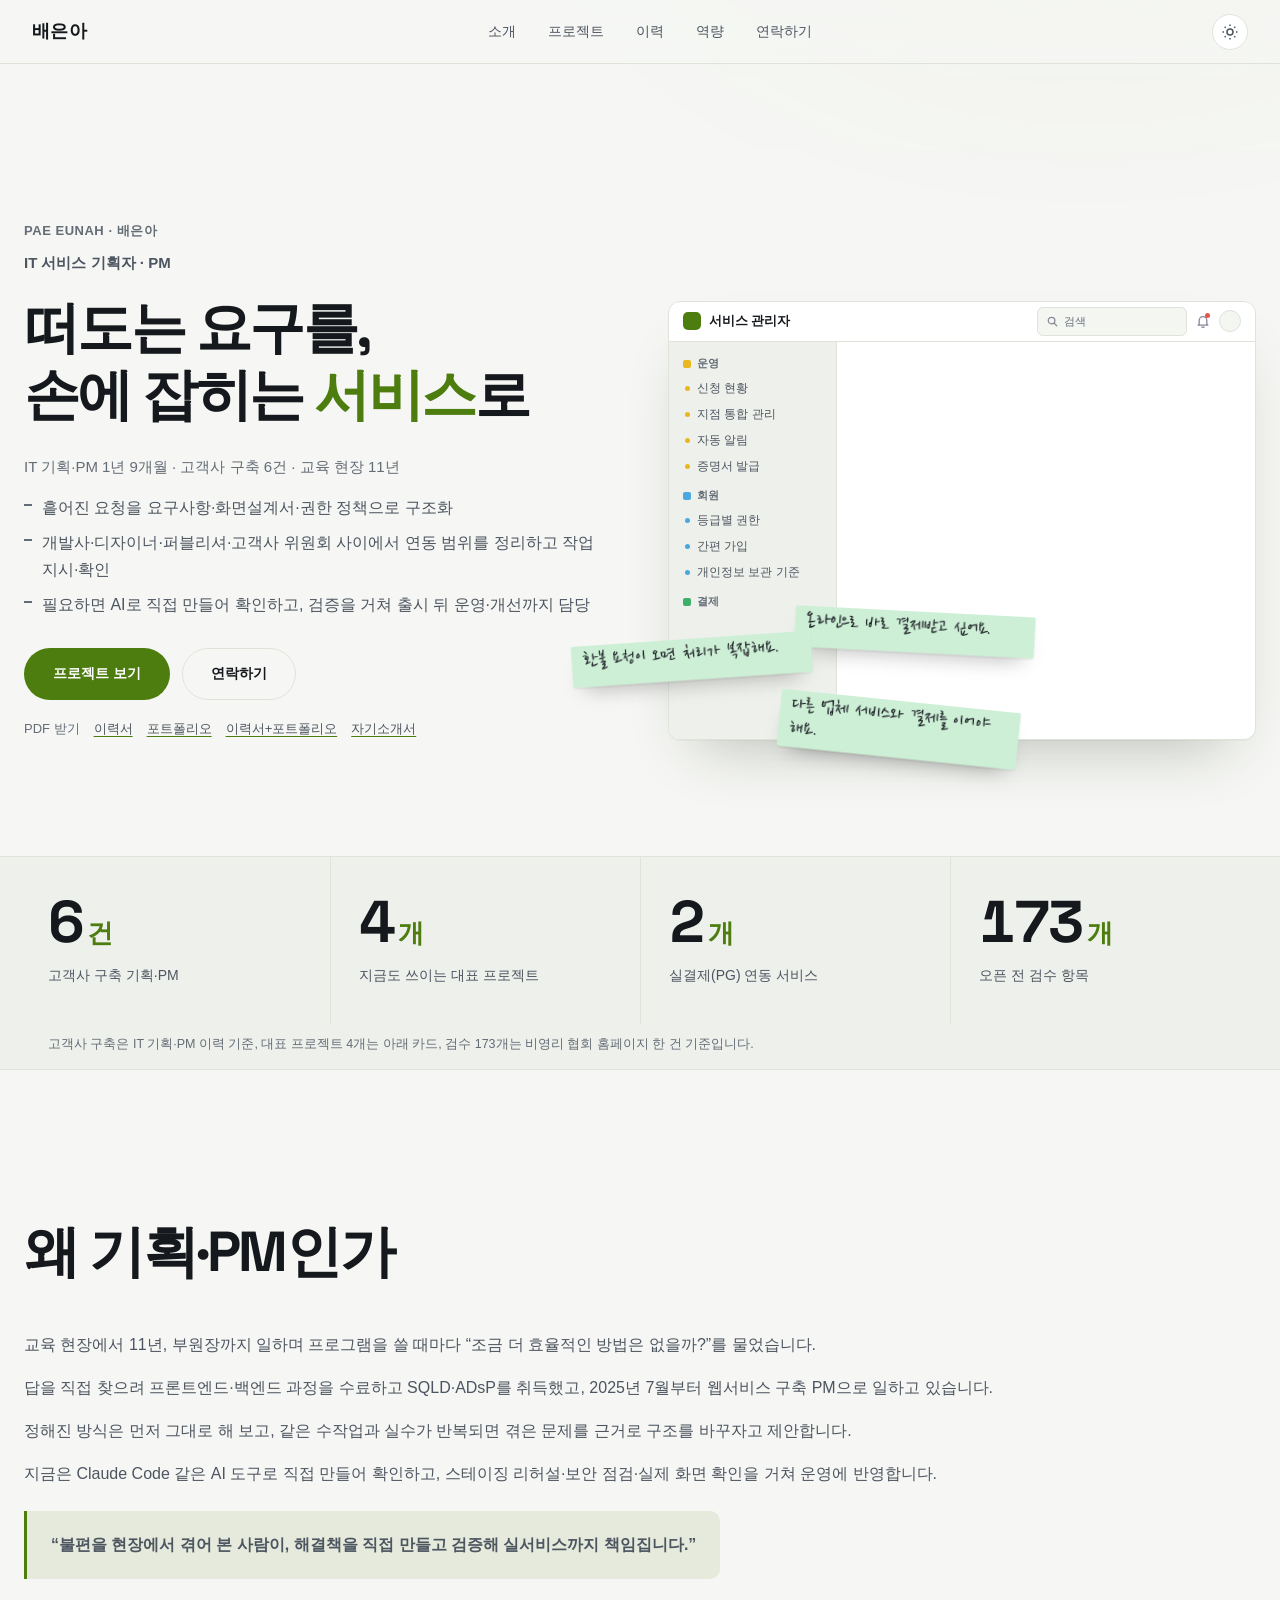
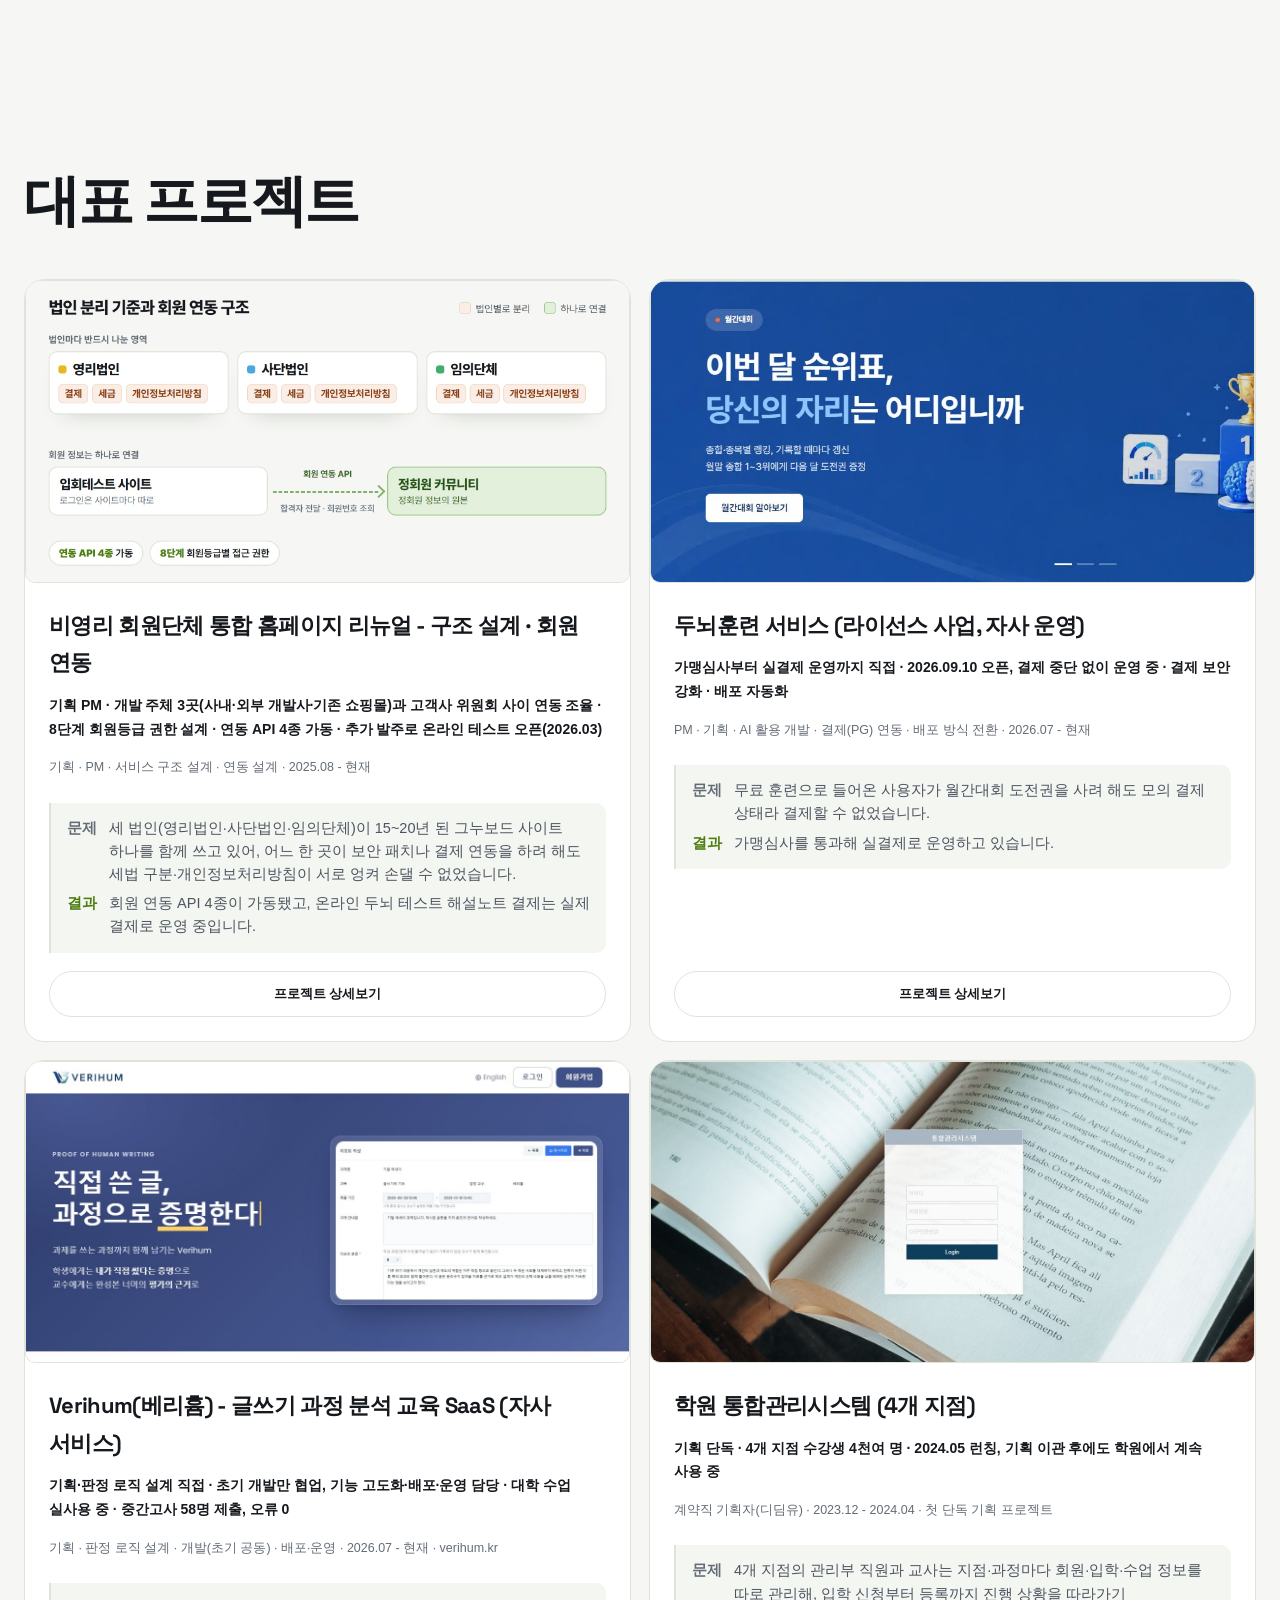
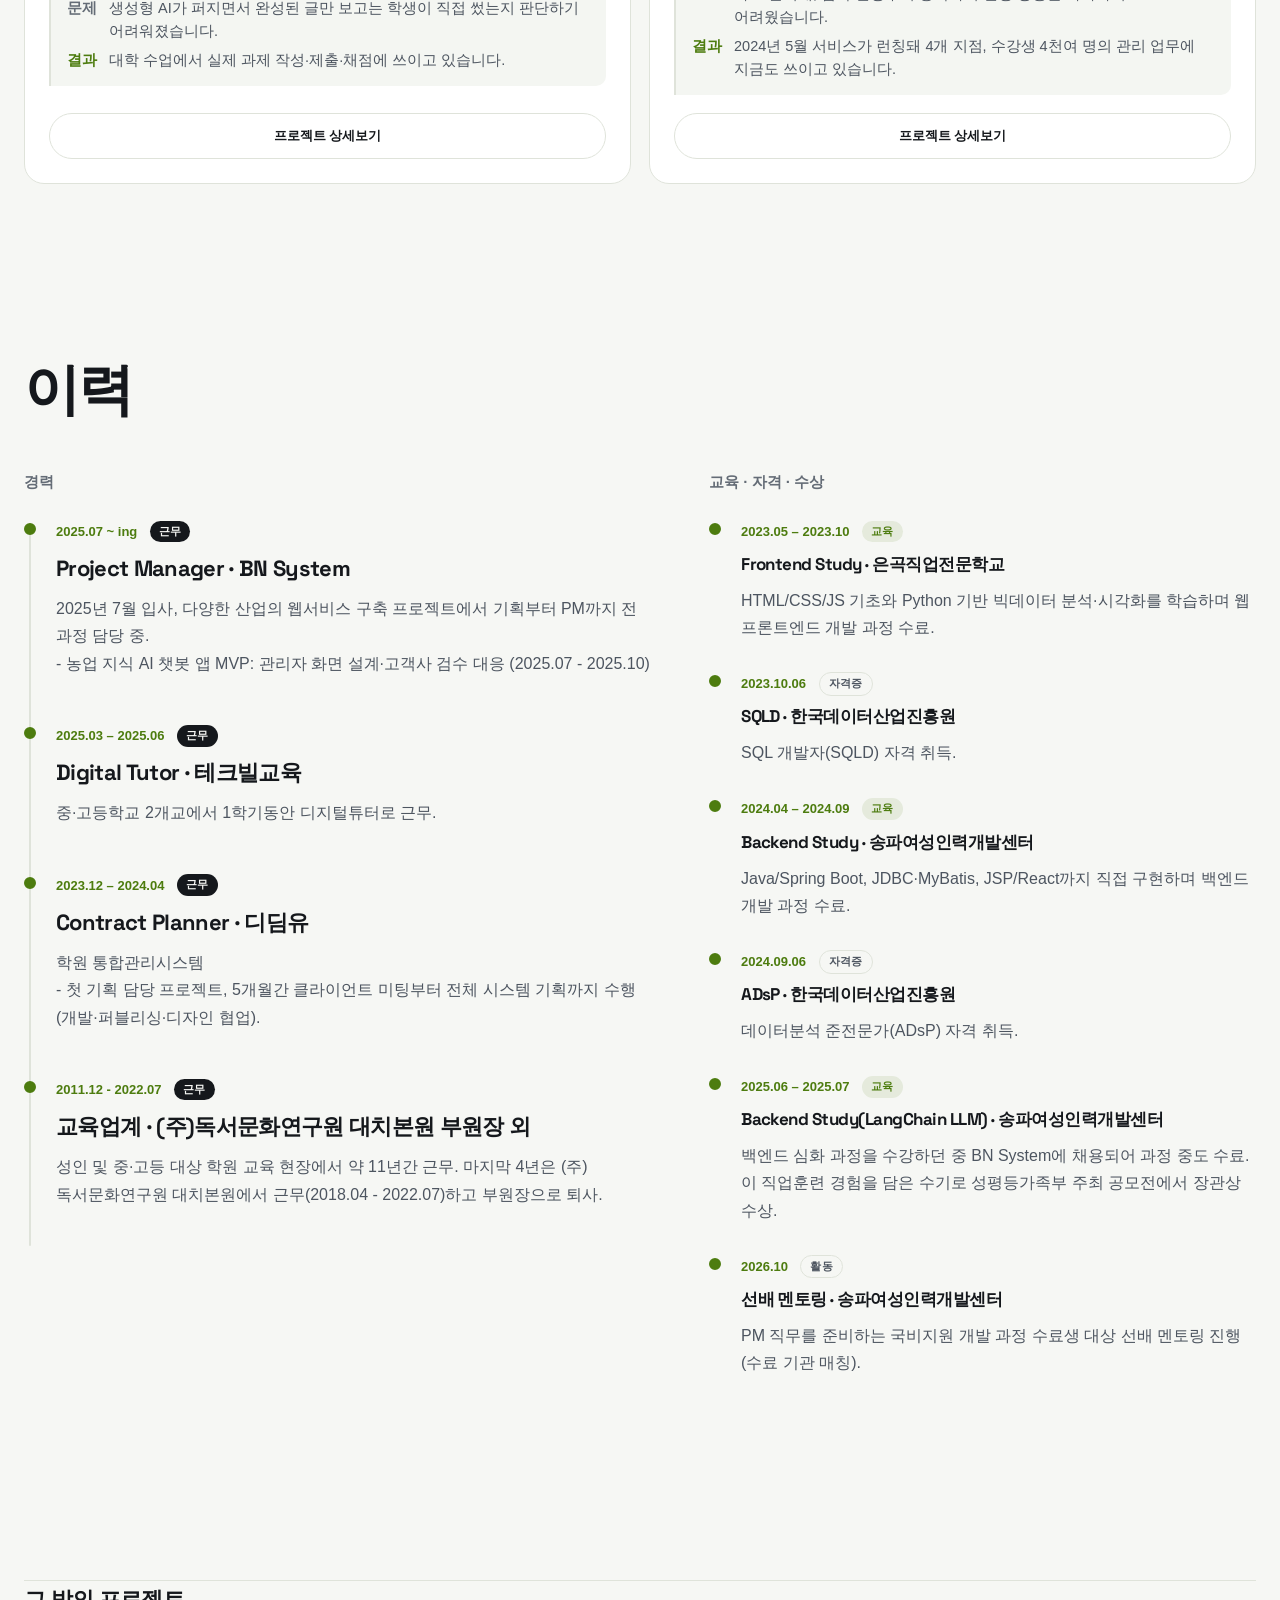
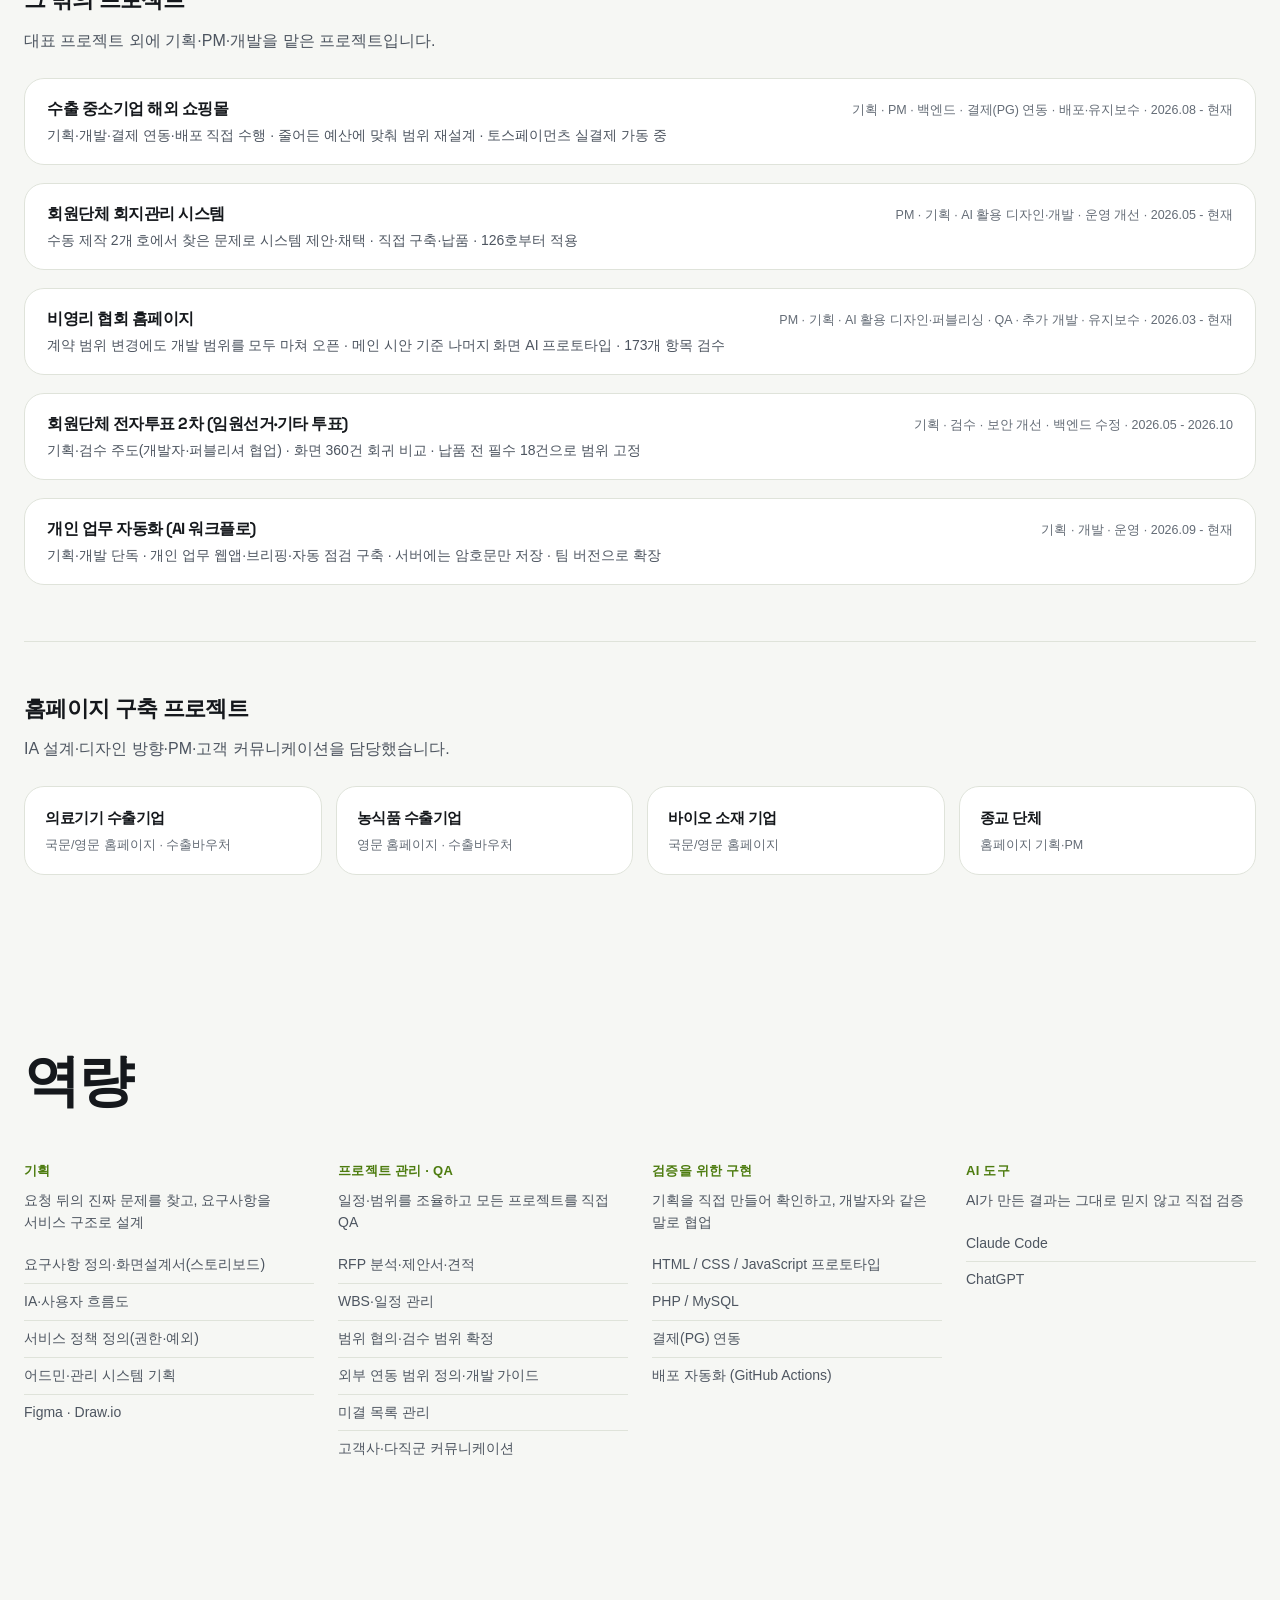
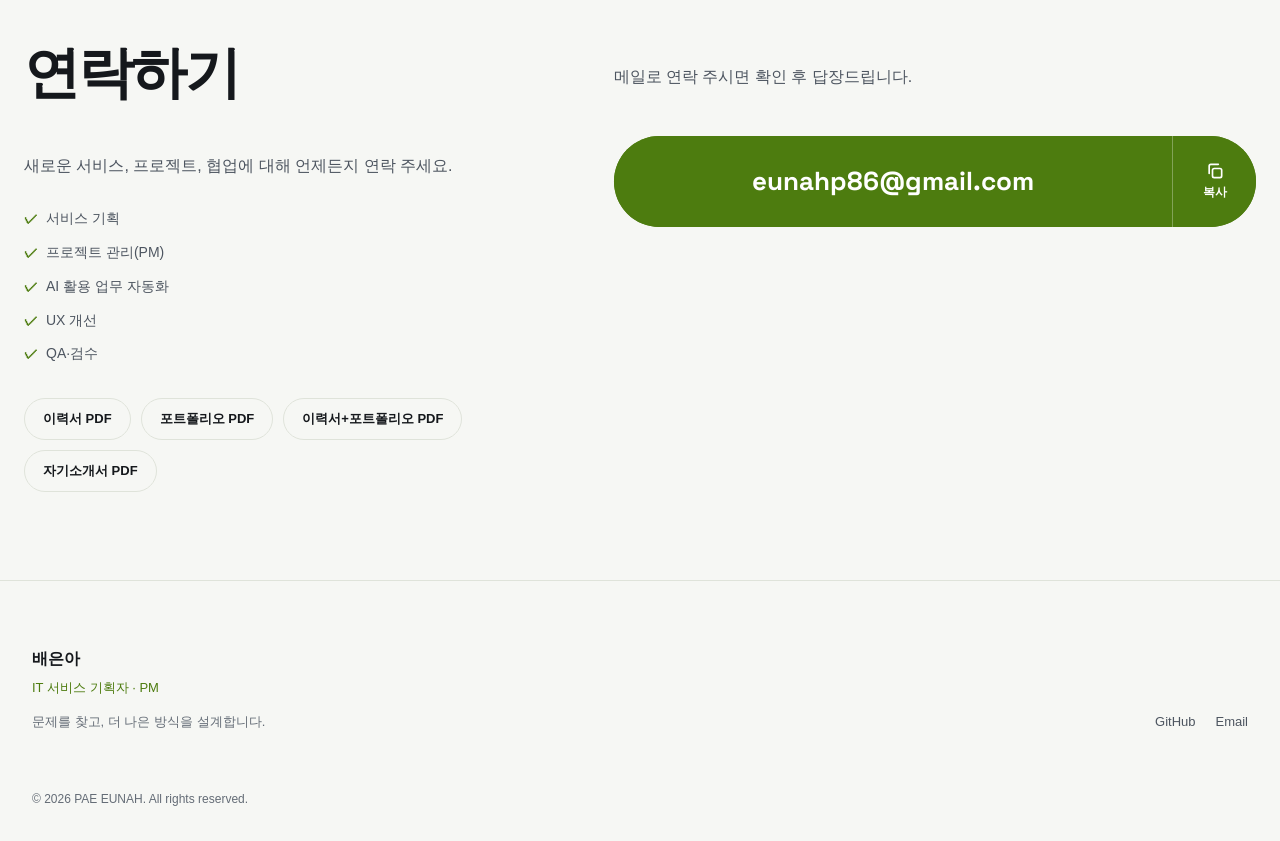
==== index.html @ 96518da1 "publish 2026-10-22 15:53" ====
<!DOCTYPE html>
<html lang="ko">
<head>
<meta charset="UTF-8">
<meta name="robots" content="noindex, nofollow, noarchive">
<meta name="viewport" content="width=device-width, initial-scale=1.0">
<title>배은아 - IT 서비스 기획자·PM 포트폴리오</title>
<meta name="description" content="기획부터 개발·배포까지 혼자 완주하는 IT 서비스 기획자·PM 배은아의 이력서와 포트폴리오입니다.">
<meta property="og:type" content="website">
<meta property="og:url" content="https://eunahpae.github.io/resume/">
<meta property="og:title" content="배은아 - IT 서비스 기획자·PM">
<meta property="og:description" content="기획부터 개발·배포까지 혼자 완주합니다. 이력서·포트폴리오">
<meta property="og:image" content="https://eunahpae.github.io/resume/images/og-cover.png">
<meta property="og:image:width" content="1200">
<meta property="og:image:height" content="630">
<meta name="twitter:card" content="summary_large_image">

<link rel="icon" type="image/svg+xml" href="images/favicon.svg">
<link rel="alternate icon" type="image/png" href="images/favicon.png">
<link rel="preconnect" href="https://fonts.googleapis.com">
<link rel="preconnect" href="https://fonts.gstatic.com" crossorigin>
<link href="https://fonts.googleapis.com/css2?family=Inter:wght@400;500;600;700&display=swap" rel="stylesheet">
<link rel="stylesheet" href="https://cdn.jsdelivr.net/gh/orioncactus/pretendard@v1.3.9/dist/web/static/pretendard.css">

<link rel="stylesheet" href="css/base.css">
<link rel="stylesheet" href="css/components.css">
<link rel="stylesheet" href="css/animations.css">
<link rel="stylesheet" href="css/responsive.css">
<link href="https://fonts.googleapis.com/css2?family=Space+Grotesk:wght@500;600;700&family=Nanum+Pen+Script&display=swap" rel="stylesheet">
<link rel="stylesheet" href="css/v2.css">
</head>
<body>

<div class="progress-bar" id="progressBar"></div>

<header class="nav" id="siteNav">
  <a href="#hero" class="nav-logo">배은아</a>
  <nav class="nav-links" id="navLinks">
    <a href="#about">소개</a>
    <a href="#projects">프로젝트</a>
    <a href="#career">이력</a>
    <a href="#skills">역량</a>
    <a href="#contact">연락하기</a>
  </nav>
  <div class="nav-actions">
    <button class="theme-toggle" id="themeToggle" type="button" aria-label="다크모드 전환">
      <svg class="icon-sun" viewBox="0 0 24 24" width="18" height="18" fill="none" stroke="currentColor" stroke-width="2"><circle cx="12" cy="12" r="4"/><path d="M12 2v2M12 20v2M4.9 4.9l1.4 1.4M17.7 17.7l1.4 1.4M2 12h2M20 12h2M4.9 19.1l1.4-1.4M17.7 6.3l1.4-1.4"/></svg>
      <svg class="icon-moon" viewBox="0 0 24 24" width="18" height="18" fill="none" stroke="currentColor" stroke-width="2"><path d="M21 12.8A9 9 0 1 1 11.2 3 7 7 0 0 0 21 12.8z"/></svg>
    </button>
    <button class="nav-toggle" id="navToggle" type="button" aria-label="메뉴 열기">
      <span></span><span></span><span></span>
    </button>
  </div>
</header>

<main>
  <section class="hero" id="hero">
    <div class="hero-inner">
      <div class="hero-text" data-reveal>
        <p class="hero-eyebrow">PAE EUNAH · 배은아</p>
        <h1 class="hero-title">IT 서비스 기획자 · PM</h1>
        <p class="hero-headline hero-headline-ko"><span class="w w-float">떠도는</span> <span class="w">요구를,</span><br><span class="w w-late">손에 잡히는</span> <span class="w w-late"><span class="w-accent">서비스</span>로</span></p><p class="hero-years">IT 기획·PM 1년 9개월 · 고객사 구축 6건 · 교육 현장 11년</p>
        <ul class="hero-points">
          <li>흩어진 요청을 요구사항·화면설계서·권한 정책으로 구조화</li>
          <li>개발사·디자이너·퍼블리셔·고객사 위원회 사이에서 연동 범위를 정리하고 작업 지시·확인</li>
          <li>필요하면 AI로 직접 만들어 확인하고, 검증을 거쳐 출시 뒤 운영·개선까지 담당</li>
        </ul>
        <div class="hero-cta">
          <a href="#projects" class="btn btn-primary">프로젝트 보기</a>
          <a href="#contact" class="btn btn-outline">연락하기</a>
        </div>
        <p class="hero-pdf">PDF 받기 <a href="assets/PaeEunah_resume.pdf" download="배은아_이력서.pdf">이력서</a><a href="assets/PaeEunah_portfolio.pdf" download="배은아_포트폴리오.pdf">포트폴리오</a><a href="assets/PaeEunah_resume_portfolio.pdf" download="배은아_이력서_포트폴리오.pdf">이력서+포트폴리오</a><a href="assets/PaeEunah_intro.pdf" download="배은아_자기소개서.pdf">자기소개서</a></p>
      </div>
      <div class="hero-media" data-reveal>
        <div class="svc-screen" aria-hidden="true">
            <div class="svc-top"><i class="svc-logo"></i><span class="svc-title">서비스 관리자</span><span class="svc-search">검색</span><i class="svc-bell"></i><i class="svc-avatar"></i></div>
            <div class="svc-app">
              <nav class="svc-nav"><ul class="svc-slots">
              <li class="svc-group g0"><b>운영</b><span>4건</span></li>
              <li class="svc-note g0" data-g="0" data-pick="0" style="--r:-7deg"><span class="req-ask">누가 언제 신청했는지 한눈에 안 보여요.</span><span class="req-done">신청 현황</span></li>
              <li class="svc-note g0" data-g="0" style="--r:5deg"><span class="req-ask">지점마다 엑셀을 따로 써요.</span><span class="req-done">지점 통합 관리</span></li>
              <li class="svc-note g0" data-g="0" style="--r:-3deg"><span class="req-ask">처리 결과를 일일이 전화로 알려요.</span><span class="req-done">자동 알림</span></li>
              <li class="svc-note g0" data-g="0" style="--r:8deg"><span class="req-ask">수료증을 손으로 만들어 보내요.</span><span class="req-done">증명서 발급</span></li>
              <li class="svc-group g1"><b>회원</b><span>3건</span></li>
              <li class="svc-note g1" data-g="1" data-pick="1" style="--r:-5deg"><span class="req-ask">회원 등급마다 보이는 화면이 달랐으면 해요.</span><span class="req-done">등급별 권한</span></li>
              <li class="svc-note g1" data-g="1" style="--r:4deg"><span class="req-ask">가입할 때 적을 게 너무 많대요.</span><span class="req-done">간편 가입</span></li>
              <li class="svc-note g1" data-g="1" style="--r:-8deg"><span class="req-ask">탈퇴한 회원 정보는 언제까지 둬야 하죠?</span><span class="req-done">개인정보 보관 기준</span></li>
              <li class="svc-group g2"><b>결제</b><span>3건</span></li>
              <li class="svc-note g2" data-g="2" data-pick="2" style="--r:3deg"><span class="req-ask">온라인으로 바로 결제받고 싶어요.</span><span class="req-done">온라인 결제</span></li>
              <li class="svc-note g2" data-g="2" style="--r:-4deg"><span class="req-ask">환불 요청이 오면 처리가 복잡해요.</span><span class="req-done">환불 처리</span></li>
              <li class="svc-note g2" data-g="2" style="--r:6deg"><span class="req-ask">다른 업체 서비스와 결제를 이어야 해요.</span><span class="req-done">외부 결제 연동</span></li>
              </ul></nav>
              <div class="svc-views">
                <section class="svc-view" data-v="0">
                  <div class="svc-view-head"><strong>신청 현황</strong><span class="svc-btn">일괄 처리</span></div>
                  <div class="svc-tabs"><span class="on">전체</span><span>접수</span><span>처리 중</span><span>완료</span></div>
                  <table class="svc-table">
                    <thead><tr><th>신청자</th><th>신청 종류</th><th>신청일</th><th>상태</th></tr></thead>
                    <tbody>
                      <tr><td>김○○</td><td>교육 신청</td><td>10.21</td><td><em class="st st-new">접수</em></td></tr>
                      <tr><td>이○○</td><td>증명서 발급</td><td>10.21</td><td><em class="st st-ing">처리 중</em></td></tr>
                      <tr><td>박○○</td><td>회원 전환</td><td>10.20</td><td><em class="st st-ing">처리 중</em></td></tr>
                      <tr><td>최○○</td><td>교육 신청</td><td>10.19</td><td><em class="st st-ok">완료</em></td></tr>
                      <tr><td>정○○</td><td>상담 예약</td><td>10.18</td><td><em class="st st-ok">완료</em></td></tr>
                      <tr><td>강○○</td><td>증명서 발급</td><td>10.18</td><td><em class="st st-ok">완료</em></td></tr>
                    </tbody>
                  </table>
                  <div class="svc-foot"><span>총 128건</span><span class="svc-pg"><b>1</b><i>2</i><i>3</i><i>›</i></span></div>
                </section>
                <section class="svc-view" data-v="1">
                  <div class="svc-view-head"><strong>등급별 권한</strong><span class="svc-btn">권한 저장</span></div>
                  <table class="svc-table svc-matrix">
                    <thead><tr><th>등급</th><th>공지</th><th>신청</th><th>회원 전용</th><th>결제 내역</th></tr></thead>
                    <tbody>
                      <tr><td>비회원</td><td>✓</td><td></td><td></td><td></td></tr>
                      <tr><td>일반회원</td><td>✓</td><td>✓</td><td></td><td>✓</td></tr>
                      <tr><td>정회원</td><td>✓</td><td>✓</td><td>✓</td><td>✓</td></tr>
                      <tr><td>휴면회원</td><td>✓</td><td></td><td></td><td>✓</td></tr>
                      <tr><td>탈퇴 대기</td><td>✓</td><td></td><td></td><td></td></tr>
                      <tr><td>운영자</td><td>✓</td><td>✓</td><td>✓</td><td>✓</td></tr>
                    </tbody>
                  </table>
                  <div class="svc-foot"><span>등급 6개 · 메뉴 4개</span><span>마지막 저장 10.21</span></div>
                </section>
                <section class="svc-view" data-v="2">
                  <div class="svc-view-head"><strong>결제 내역</strong><span class="svc-btn">환불 처리</span></div>
                  <div class="svc-tabs"><span class="on">이번 주</span><span>이번 달</span><span>환불 요청</span></div>
                  <table class="svc-table">
                    <thead><tr><th>상품</th><th>결제 수단</th><th class="svc-amt">금액</th><th>상태</th></tr></thead>
                    <tbody>
                      <tr><td>교육 신청비</td><td>카드</td><td class="svc-amt">50,000원</td><td><em class="st st-ok">결제 완료</em></td></tr>
                      <tr><td>연회비</td><td>간편결제</td><td class="svc-amt">30,000원</td><td><em class="st st-ok">결제 완료</em></td></tr>
                      <tr><td>증명서 발급</td><td>카드</td><td class="svc-amt">3,000원</td><td><em class="st st-new">환불 요청</em></td></tr>
                      <tr><td>교육 신청비</td><td>계좌이체</td><td class="svc-amt">50,000원</td><td><em class="st st-ing">입금 대기</em></td></tr>
                      <tr><td>연회비</td><td>간편결제</td><td class="svc-amt">30,000원</td><td><em class="st st-ok">결제 완료</em></td></tr>
                      <tr><td>증명서 발급</td><td>카드</td><td class="svc-amt">3,000원</td><td><em class="st st-ok">결제 완료</em></td></tr>
                    </tbody>
                  </table>
                  <div class="svc-foot"><span>이번 주 6건</span><span class="svc-pg"><b>1</b><i>2</i><i>›</i></span></div>
                </section>
              </div>
            </div>
          </div>
      </div>
    </div>
    <span class="req-sentinel" aria-hidden="true"></span>
  </section>

  <section class="stats" aria-label="2026년 업무 기록"><div class="stats-inner">
      <div class="stat"><span class="stat-num" data-count="6"><span class="n">6</span><span class="unit">건</span></span><span class="stat-label">고객사 구축 기획·PM</span></div>
      <div class="stat"><span class="stat-num" data-count="4"><span class="n">4</span><span class="unit">개</span></span><span class="stat-label">지금도 쓰이는 대표 프로젝트</span></div>
      <div class="stat"><span class="stat-num" data-count="2"><span class="n">2</span><span class="unit">개</span></span><span class="stat-label">실결제(PG) 연동 서비스</span></div>
      <div class="stat"><span class="stat-num" data-count="173"><span class="n">173</span><span class="unit">개</span></span><span class="stat-label">오픈 전 검수 항목</span></div>
    </div>
    <p class="stats-note">고객사 구축은 IT 기획·PM 이력 기준, 대표 프로젝트 4개는 아래 카드, 검수 173개는 비영리 협회 홈페이지 한 건 기준입니다.</p>
  </section>
  <section class="section about" id="about">
    <div class="section-inner about-grid">
      <div class="about-media" data-reveal>
        <div class="about-photo photo-fallback photo-slot" role="img" aria-label="사진 자리">
          <!-- <img src="images/about.jpg" alt="업무 중인 배은아"> -->
          <span class="photo-fallback-label">PHOTO</span>
        </div>
      </div>
      <div class="about-text" data-reveal><h2 class="section-title-lg">왜 기획·PM인가</h2>
        <p>교육 현장에서 11년, 부원장까지 일하며 프로그램을 쓸 때마다 “조금 더 효율적인 방법은 없을까?”를 물었습니다.</p>
        <p>답을 직접 찾으려 프론트엔드·백엔드 과정을 수료하고 SQLD·ADsP를 취득했고, 2025년 7월부터 웹서비스 구축 PM으로 일하고 있습니다.</p>
        <p>정해진 방식은 먼저 그대로 해 보고, 같은 수작업과 실수가 반복되면 겪은 문제를 근거로 구조를 바꾸자고 제안합니다.</p>
        <p>지금은 Claude Code 같은 AI 도구로 직접 만들어 확인하고, 스테이징 리허설·보안 점검·실제 화면 확인을 거쳐 운영에 반영합니다.</p>
        <p class="about-highlight">“불편을 현장에서 겪어 본 사람이, 해결책을 직접 만들고 검증해 실서비스까지 책임집니다.”</p>
      </div>
    </div>
  </section>
  <section class="section projects" id="projects">
    <div class="section-inner">
      <h2 class="section-title-lg" data-reveal>대표 프로젝트</h2>

      <div class="case-card-grid"><article class="case-card" data-reveal>
          <div class="img-shot case-card-thumb">
            <img src="images/member-structure.jpg" alt="법인 분리 기준과 회원 연동 구조도 - 법인마다 결제·세금·개인정보처리방침을 나누고, 입회테스트 사이트와 정회원 커뮤니티를 회원 연동 API로 연결" loading="lazy">
          </div>
          <div class="case-card-body">
            <h3 class="case-title">비영리 회원단체 통합 홈페이지 리뉴얼 - 구조 설계 · 회원 연동</h3>
            <p class="case-key"><strong>기획 PM · 개발 주체 3곳(사내·외부 개발사·기존 쇼핑몰)과 고객사 위원회 사이 연동 조율 · 8단계 회원등급 권한 설계 · 연동 API 4종 가동 · 추가 발주로 온라인 테스트 오픈(2026.03)</strong></p>
            <p class="case-meta">기획 · PM · 서비스 구조 설계 · 연동 설계 · 2025.08 - 현재</p>
            <dl class="case-pr">
              <dt>문제</dt><dd>세 법인(영리법인·사단법인·임의단체)이 15~20년 된 그누보드 사이트 하나를 함께 쓰고 있어, 어느 한 곳이 보안 패치나 결제 연동을 하려 해도 세법 구분·개인정보처리방침이 서로 엉켜 손댈 수 없었습니다.</dd>
              <dt>결과</dt><dd>회원 연동 API 4종이 가동됐고, 온라인 두뇌 테스트 해설노트 결제는 실제 결제로 운영 중입니다.</dd>
            </dl>
            <button class="btn btn-outline btn-sm case-detail-trigger" type="button" data-modal-target="modal-member-site">프로젝트 상세보기</button>
          </div>
        </article>

        <article class="case-card" data-reveal>
          <div class="img-shot case-card-thumb">
            <img src="images/braintrain.jpg" alt="두뇌훈련 서비스 월간대회 화면" loading="lazy">
          </div>
          <div class="case-card-body">
            <h3 class="case-title">두뇌훈련 서비스 (라이선스 사업, 자사 운영)</h3>
            <p class="case-key"><strong>가맹심사부터 실결제 운영까지 직접 · 2026.09.10 오픈, 결제 중단 없이 운영 중 · 결제 보안 강화 · 배포 자동화</strong></p>
            <p class="case-meta">PM · 기획 · AI 활용 개발 · 결제(PG) 연동 · 배포 방식 전환 · 2026.07 - 현재</p>
            <dl class="case-pr">
              <dt>문제</dt><dd>무료 훈련으로 들어온 사용자가 월간대회 도전권을 사려 해도 모의 결제 상태라 결제할 수 없었습니다.</dd>
              <dt>결과</dt><dd>가맹심사를 통과해 실결제로 운영하고 있습니다.</dd>
            </dl>
            <button class="btn btn-outline btn-sm case-detail-trigger" type="button" data-modal-target="modal-braintrain">프로젝트 상세보기</button>
          </div>
        </article>

        <article class="case-card" data-reveal>
          <div class="img-shot case-card-thumb">
            <img src="images/verihum.jpg" alt="Verihum(베리흄) 소개 화면 - 직접 쓴 글, 과정으로 증명한다" loading="lazy">
          </div>
          <div class="case-card-body">
            <h3 class="case-title">Verihum(베리흄) - 글쓰기 과정 분석 교육 SaaS (자사 서비스)</h3>
            <p class="case-key"><strong>기획·판정 로직 설계 직접 · 초기 개발만 협업, 기능 고도화·배포·운영 담당 · 대학 수업 실사용 중 · 중간고사 58명 제출, 오류 0</strong></p>
            <p class="case-meta">기획 · 판정 로직 설계 · 개발(초기 공동) · 배포·운영 · 2026.07 - 현재 · <a href="https://verihum.kr" target="_blank" rel="noopener">verihum.kr</a></p>
            <dl class="case-pr">
              <dt>문제</dt><dd>생성형 AI가 퍼지면서 완성된 글만 보고는 학생이 직접 썼는지 판단하기 어려워졌습니다.</dd>
              <dt>결과</dt><dd>대학 수업에서 실제 과제 작성·제출·채점에 쓰이고 있습니다.</dd>
            </dl>
            <button class="btn btn-outline btn-sm case-detail-trigger" type="button" data-modal-target="modal-verihum">프로젝트 상세보기</button>
          </div>
        </article>

        <article class="case-card" data-reveal>
          <div class="img-shot case-card-thumb">
            <img src="images/academy.jpg" alt="학원 통합관리시스템 로그인 화면 (아이디·비밀번호·OTP 인증)" loading="lazy">
          </div>
          <div class="case-card-body">
            <h3 class="case-title">학원 통합관리시스템 (4개 지점)</h3>
            <p class="case-key"><strong>기획 단독 · 4개 지점 수강생 4천여 명 · 2024.05 런칭, 기획 이관 후에도 학원에서 계속 사용 중</strong></p>
            <p class="case-meta">계약직 기획자(디딤유) · 2023.12 - 2024.04 · 첫 단독 기획 프로젝트</p>
            <dl class="case-pr">
              <dt>문제</dt><dd>4개 지점의 관리부 직원과 교사는 지점·과정마다 회원·입학·수업 정보를 따로 관리해, 입학 신청부터 등록까지 진행 상황을 따라가기 어려웠습니다.</dd>
              <dt>결과</dt><dd>2024년 5월 서비스가 런칭돼 4개 지점, 수강생 4천여 명의 관리 업무에 지금도 쓰이고 있습니다.</dd>
            </dl>
            <button class="btn btn-outline btn-sm case-detail-trigger" type="button" data-modal-target="modal-academy">프로젝트 상세보기</button>
          </div>
        </article>
      </div><div class="project-modal" id="modal-member-site" aria-hidden="true">
        <div class="project-modal-backdrop" data-modal-close></div>
        <div class="project-modal-panel" role="dialog" aria-modal="true" aria-labelledby="modal-member-site-title">
          <button class="project-modal-back" type="button" data-modal-close>
            <svg viewBox="0 0 24 24" width="16" height="16" fill="none" stroke="currentColor" stroke-width="2"><path d="M6 6l12 12M18 6L6 18"/></svg>
            닫기
          </button>
          <div class="project-modal-body">
            <h3 id="modal-member-site-title" class="case-title">비영리 회원단체 통합 홈페이지 리뉴얼 - 구조 설계 · 회원 연동</h3>
            <p class="case-meta">기획 · PM · 서비스 구조 설계 · 연동 설계 · 2025.08 - 현재</p>
            <div class="modal-section">
              <h4 class="modal-section-title">요약</h4>
              <p>3개 법인을 도메인 그룹으로 나누고 8단계 회원등급별 접근 권한을 정했습니다. 사이트마다 따로 로그인하되 정회원 정보의 원본은 정회원 커뮤니티 하나로 두는 연동 구조를 문서로 정리했고, 이 기준으로 입회테스트 사이트·온라인 두뇌 테스트·응시자 기념품 구매를 기획·PM했습니다.</p>
            </div>
            <div class="modal-section">
              <h4 class="modal-section-title">역할</h4>
              <ul class="modal-role-list">
                <li>프로젝트 인원 : 입회테스트 사이트는 사내 개발, 정회원 커뮤니티는 사내 디자인 후 외부 개발사 개발, 응시자 기념품 구매는 기존 쇼핑몰(별도 개발자) · 고객사 IT위원회 위원장(구조·연동 결정), 사무국 간사(입회테스트 운영)</li>
                <li>나의 역할 : 구조 정리·기획·PM, 입회테스트 사이트 기획·PM, 정회원 커뮤니티 기획, 외부 개발사 API 문서 분석 후 입회테스트 사이트·기존 쇼핑몰 연동 방안 정리, 사내 개발자·쇼핑몰 개발자 작업 지시와 확인, 온라인 두뇌 테스트 결제 연동 API 설계</li>
              </ul>
            </div>
            <div class="case-block">
              <span class="case-label">문제</span>
              <p>세 법인(영리법인·사단법인·임의단체)이 15~20년 된 그누보드 사이트 하나를 함께 쓰고 있어, 어느 한 곳이 보안 패치나 결제 연동을 하려 해도 세법 구분·개인정보처리방침이 서로 엉켜 손댈 수 없었습니다.</p>
            </div>
            <div class="case-block">
              <span class="case-label">분석</span>
              <p>법인별 사업자 유형에 따라 결제·세금·개인정보처리방침은 반드시 분리할 영역으로, 회원 인증은 묶을 수 있는 영역으로 나눴습니다. 미로그인부터 만료·제명 회원까지 8단계 등급별 접근 권한을 표로 정리했습니다.</p>
            </div>
            <div class="case-block">
              <span class="case-label">기획</span>
              <p>도메인을 세 그룹으로 정리하고, 사이트마다 개별 로그인을 유지하되 정회원 정보는 정회원 커뮤니티를 원본으로 두는 연동 구조를 문서로 만들었습니다.</p>
            </div>
            <div class="case-block">
              <span class="case-label">실행</span>
              <p>입회테스트 사이트와 기념품 구매를 기획·검수했습니다. 회원 연동은 1차 범위를 &quot;합격 - 정회원&quot; 순서 흐름으로 좁혀 개발 가이드를 냈고, 온라인 두뇌 테스트 해설노트는 다른 서비스가 결제를 대행하도록 결제 연동 API를 설계했습니다. 정회원 커뮤니티를 맡은 외부 개발사가 연동 API 문서를 넘기면, 이를 분석해 입회테스트 사이트와 기존 쇼핑몰이 각각 어떻게 붙을지 정리하고 사내 개발자와 쇼핑몰 개발자에게 작업을 지시한 뒤 결과를 확인했습니다. 행사 신청 기준을 회원 상태별 횟수로 정하고 광고 추적(GTM·UTM)을 넣었습니다.</p>
            </div>
            <div class="case-block">
              <span class="case-label">결과</span>
              <p>회원 연동 API 4종이 가동됐고, 온라인 두뇌 테스트 해설노트 결제는 실제 결제로 운영 중입니다.</p>
            </div>
            <div class="case-block">
              <span class="case-label">배운 점</span>
              <p>법인·등급·도메인이 얽힌 조직에서는 화면보다 &quot;누가 무엇에 접근하는가&quot;를 먼저 확정해야 했습니다. 연동은 정해진 흐름부터 열고, 정해지지 않은 흐름은 미결 목록으로 따로 관리하는 편이 일정을 지켰습니다.</p>
            </div>
            <div class="case-extra">
              <h4 class="modal-section-title">입회테스트 합격자가 정회원이 되기까지 (연동 1차 범위)</h4>
              <ol class="step-flow">
                <li><b>합격</b><span>입회테스트 사이트에서 합격 처리</span></li>
                <li><b>합격자 전달</b><span>정회원 커뮤니티에 합격자 등록(관리자 선택 전송)</span></li>
                <li><b>커뮤니티 가입</b><span>합격자만 가입, 첫 로그인 때 본인인증</span></li>
                <li><b>회비 납부</b><span>입회비·연회비 납부 후 정회원 상태</span></li>
                <li><b>회원번호 확정</b><span>테스트 사이트가 확정된 회원번호를 조회</span></li>
              </ol>
              <ul class="step-edge">
                <li><b>역순 가입</b> 이미 커뮤니티 회원인 사람이 나중에 테스트 사이트에 가입하는 흐름은 1차에서 빼고 미결 문서로 관리</li>
                <li><b>회원번호 직접 입력</b> 고객사 위원회 판단으로 배제</li>
              </ul>
            </div>
            <figure class="case-diagram img-shot">
              <img src="images/flow-admission.jpg" alt="입회테스트 접수 사이트 사용자 흐름도 - 원서 접수부터 결과 발표까지 (응시자·관리자·결제 자동 처리)" loading="lazy">
              <figcaption>입회테스트 접수 사이트 사용자 흐름도 · 누르면 크게 볼 수 있습니다</figcaption>
            </figure>
            <div class="case-extra">
              <h4 class="modal-section-title">핵심 의사결정</h4>
              <div class="decision">
                <h5>법인 분리 기준을 결제·세금·개인정보처리방침으로 정하고, 회원 인증만 공통으로 남겼습니다</h5>
                <dl>
                  <dt>근거</dt><dd>법인마다 사업자 유형과 결제 계약이 달라 이 세 가지는 섞이면 법적 문제가 됩니다. 반면 회원 인증까지 완전히 나누면 사용자가 불편해집니다.</dd>
                  <dt>결과</dt><dd>도메인 세 그룹과 등급별 권한표가 이후 사이트 기획의 기준이 됐습니다.</dd>
                </dl>
              </div>
              <div class="decision">
                <h5>회원 연동 1차 범위를 &quot;합격 - 정회원&quot; 순서 흐름으로 좁혔습니다</h5>
                <dl>
                  <dt>근거</dt><dd>역순 가입 흐름은 기존 회원 DB 이관 방식이 고객사 위원회·외부 개발사와 정해지지 않은 상태였습니다. 모든 흐름이 정해질 때까지 기다리면 착수가 늦어져, 확정된 흐름만 착수하고 나머지는 확인 요청 문서로 분리했습니다.</dd>
                  <dt>결과</dt><dd>연동 API 4종이 먼저 가동됐습니다.</dd>
                </dl>
              </div>
              <div class="decision">
                <h5>온라인 두뇌 테스트 결제를 상대 사이트에 넣지 않고 &quot;새 탭 결제 페이지 + 결과 통보&quot; 방식으로 바꿨습니다</h5>
                <dl>
                  <dt>근거</dt><dd>상대 개발팀이 결제 모듈과 승인 로직을 직접 붙이는 부담을 줄이려 했습니다. 주문번호가 주소에 드러나던 방식도 일회용 토큰으로 바꾸고, 상대 쪽 변경은 필드 하나 추가 수준으로 맞췄습니다.</dd>
                  <dt>결과</dt><dd>상대 쪽 구현은 결과 통보 수신 위주로 줄었고, 실제 결제로 운영 중입니다.</dd>
                </dl>
              </div>
            </div>
            <div class="img-gallery">
              <div class="img-shot">
                <img src="images/member-structure.jpg" alt="법인 분리 기준과 회원 연동 구조도" loading="lazy">
              </div>
              <div class="img-shot">
                <img src="images/member-test.jpg" alt="입회테스트 일정 화면" loading="lazy">
              </div>
              <div class="img-shot">
                <img src="images/brain-test.jpg" alt="온라인 두뇌 테스트 문제 화면" loading="lazy">
              </div>
            </div>
          </div>
        </div>
      </div>
      <div class="project-modal" id="modal-braintrain" aria-hidden="true">
        <div class="project-modal-backdrop" data-modal-close></div>
        <div class="project-modal-panel" role="dialog" aria-modal="true" aria-labelledby="modal-braintrain-title">
          <button class="project-modal-back" type="button" data-modal-close>
            <svg viewBox="0 0 24 24" width="16" height="16" fill="none" stroke="currentColor" stroke-width="2"><path d="M6 6l12 12M18 6L6 18"/></svg>
            닫기
          </button>
          <div class="project-modal-body">
            <h3 id="modal-braintrain-title" class="case-title">두뇌훈련 서비스 (라이선스 사업, 자사 운영)</h3>
            <p class="case-meta">PM · 기획 · AI 활용 개발 · 결제(PG) 연동 · 배포 방식 전환 · 2026.07 - 현재</p>
            <div class="modal-section">
              <h4 class="modal-section-title">요약</h4>
              <p>두뇌훈련 게임과 월간대회를 운영하는 라이선스 사업(자사 운영)입니다. 무료 진단·맞춤훈련부터 유료 월간대회까지 사용자 흐름 전체를 기획했고, 결제 연동, 결제 보안 보완, 도전권 정책과 차감 로직, 배포 방식 전환까지 직접 구현해 실제 운영 중입니다.</p>
            </div>
            <div class="modal-section">
              <h4 class="modal-section-title">역할</h4>
              <ul class="modal-role-list">
                <li>프로젝트 인원 : PM 1인(본인), 연동 상대 사이트 개발팀·사내 지원 인력(가맹 서류) 협업</li>
                <li>나의 역할과 기여도 : 기획·AI 활용 개발·결제 연동·QA·배포·운영 (기여도 100%)</li>
              </ul>
            </div>
            <div class="case-block">
              <span class="case-label">문제</span>
              <p>무료 훈련으로 들어온 사용자가 월간대회 도전권을 사려 해도 모의 결제 상태라 결제할 수 없었습니다. 가맹심사에서는 사업자정보와 비회원 결제 미비를 지적받았고, 도전권은 응시를 끝낼 때만 차감돼 원하는 문제가 나올 때까지 다시 시작할 수 있었습니다.</p>
            </div>
            <div class="case-block">
              <span class="case-label">분석</span>
              <p>결제 화면을 점검해 보니 결제 페이지 주소만으로 다른 사람의 주문 정보가 보였고, 결제 확인이 동시에 두 번 들어오면 보상이 두 번 지급될 수 있었습니다.</p>
            </div>
            <div class="case-block">
              <span class="case-label">기획</span>
              <p>도전권을 건별 만료기한이 있는 상품으로 정하고(구매분과 증정분을 다르게), 차감 시점을 &quot;응시 시작 즉시&quot;로 바꾸기로 했습니다. 배포는 &quot;결제 사이트는 사람이 직접 실행, 기본값은 미리보기&quot;를 원칙으로 설계했습니다.</p>
            </div>
            <div class="case-block">
              <span class="case-label">실행</span>
              <p>토스페이먼츠 결제창과 승인 연동, 가맹심사 미비사항 보완을 진행했습니다. 결제 페이지는 1회용 토큰으로만 열리게 하고 결제 완료 처리는 한 번만 성공하도록 바꿨으며, 수동 배포는 GitHub Actions 배포로 바꿨습니다. 결제 링크가 만료된 뒤 결제가 실패한 실제 사례를 보고 링크 유효시간을 30분에서 2시간으로 늘렸습니다.</p>
            </div>
            <div class="case-block">
              <span class="case-label">결과</span>
              <p>가맹심사를 통과해 실결제로 운영하고 있습니다. 배포 뒤에는 화면 점검이 자동으로 돌아 &quot;올라갔다&quot;가 아니라 &quot;동작한다&quot;까지 확인합니다. 모바일 첫 화면 표시는 20.2초에서 2.1초로, 페이지 무게는 4.0MB에서 1.5MB로 줄였습니다.</p>
            </div>
            <div class="case-block">
              <span class="case-label">배운 점</span>
              <p>보안 수정이 맞아도 연동 상대가 준비되기 전에 내보내면 결제 전체가 멈춘다는 것을 배웠습니다. 수정 내용과 배포 시점을 따로 관리하는 것도 PM의 일이라고 생각하게 됐습니다.</p>
            </div>
            <div class="case-extra">
              <h4 class="modal-section-title">도전권 구매부터 랭킹 반영까지</h4>
              <ol class="step-flow">
                <li><b>구매·지급</b><span>구매분과 증정분의 만료일을 함께 저장</span></li>
                <li><b>잔여 계산</b><span>만료가 가까운 도전권부터 사용</span></li>
                <li><b>응시 시작</b><span>시작하는 순간 1장 차감</span></li>
                <li><b>응시 완료</b><span>같은 기록을 실제 점수로 갱신</span></li>
                <li><b>랭킹 반영</b><span>참가자마다 시즌 최고점만 반영</span></li>
              </ol>
              <ul class="step-edge">
                <li><b>무한 재시도</b> 중간에 그만두고 다시 시작해 문제를 고르는 허점을 시작 즉시 차감으로 막음</li>
                <li><b>결제 연타·재시도</b> 결제 완료 처리가 한 번만 성공하도록 해 중복 지급을 막음</li>
                <li><b>결제와 실력</b> 결제는 재도전 기회로만 설계해 실력 우위로 읽히지 않게 함</li>
              </ul>
            </div>
            <figure class="case-diagram img-shot">
              <img src="images/flow-braintrain.jpg" alt="두뇌훈련 서비스 사용자 흐름도 - 무료 진단·훈련에서 유료 월간대회까지" loading="lazy">
              <figcaption>사용자 흐름도 · 누르면 크게 볼 수 있습니다</figcaption>
            </figure>
            <div class="case-extra">
              <h4 class="modal-section-title">핵심 의사결정</h4>
              <div class="decision">
                <h5>보안 수정을 되돌렸다가, 연동 상대의 반영을 확인한 뒤 다시 적용했습니다</h5>
                <dl>
                  <dt>근거</dt><dd>수정을 그대로 내보내면 상대 사이트의 결제 링크가 아직 토큰을 붙이지 않아 모든 결제 페이지가 막히는 상황이었습니다. 수정 방향을 기록해 두고 상대 개발팀의 반영을 기다렸습니다.</dd>
                  <dt>결과</dt><dd>옛 방식의 접속이 0건이 된 것을 확인하고 옛 경로를 없앴고, 그동안 결제는 멈추지 않았습니다.</dd>
                </dl>
              </div>
              <div class="decision">
                <h5>도전권 차감 시점을 &quot;완료&quot;에서 &quot;시작&quot;으로 바꿨습니다</h5>
                <dl>
                  <dt>근거</dt><dd>네트워크가 끊기면 사용자가 손해를 볼 수 있다는 단점이 있었지만, 모든 참가자가 같은 조건에서 겨루는 월간대회의 핵심 가치를 지키는 쪽을 택했습니다.</dd>
                  <dt>결과</dt><dd>다시 시작해 문제를 고르는 허점이 없어졌고, 여러 번 도전하는 것은 계속 허용했습니다.</dd>
                </dl>
              </div>
              <div class="decision">
                <h5>배포를 GitHub Actions로 바꾸되 자동 배포는 넣지 않았습니다</h5>
                <dl>
                  <dt>근거</dt><dd>서버 파일을 전부 대조해 서버에서 직접 고친 파일이 없다는 것을 확인한 뒤 전환을 제안했습니다. 결제 사이트라 사람이 실행하고 기본값은 미리보기로 두었습니다.</dd>
                  <dt>결과</dt><dd>매번 여러 단계를 손으로 하던 배포가 한 번의 실행으로 줄고, 서버와 저장소가 늘 같은 상태가 됐습니다.</dd>
                </dl>
              </div>
            </div>
            <div class="img-gallery">
              <div class="img-shot">
                <img src="images/braintrain.jpg" alt="두뇌훈련 서비스 월간대회 화면" loading="lazy">
              </div>
            </div>
          </div>
        </div>
      </div>
      <div class="project-modal" id="modal-verihum" aria-hidden="true">
        <div class="project-modal-backdrop" data-modal-close></div>
        <div class="project-modal-panel" role="dialog" aria-modal="true" aria-labelledby="modal-verihum-title">
          <button class="project-modal-back" type="button" data-modal-close>
            <svg viewBox="0 0 24 24" width="16" height="16" fill="none" stroke="currentColor" stroke-width="2"><path d="M6 6l12 12M18 6L6 18"/></svg>
            닫기
          </button>
          <div class="project-modal-body">
            <h3 id="modal-verihum-title" class="case-title">Verihum(베리흄) - 글쓰기 과정 분석 교육 SaaS (자사 서비스)</h3>
            <p class="case-meta">기획 · 판정 로직 설계 · 개발(초기 공동) · 배포·운영 · 2026.07 - 현재 · <a href="https://verihum.kr" target="_blank" rel="noopener">verihum.kr</a></p>
            <div class="modal-section">
              <h4 class="modal-section-title">요약</h4>
              <p>완성된 글이 아니라 작성 과정을 근거로 직접 작성·붙여넣기·보고 따라치기를 추정하는 서비스입니다. 기획과 판정 로직 설계를 맡았고, 초기 개발만 팀원과 함께 한 뒤 AI 코딩 도구로 판정·채점·이의신청·운영 기능을 추가·고도화해 2026년 9월 말부터 대학 수업 실사용에 들어갔습니다.</p>
            </div>
            <div class="modal-section">
              <h4 class="modal-section-title">역할</h4>
              <ul class="modal-role-list">
                <li>프로젝트 인원 : 초기 개발만 팀원과 협업, 기획·고도화·운영은 직접</li>
                <li>나의 역할 : 서비스 기획·MVP 기획서·판정 로직 설계서 작성, 기능 추가·고도화, 배포·서버 운영(백업·이상 알림)</li>
              </ul>
            </div>
            <div class="case-block">
              <span class="case-label">문제</span>
              <p>생성형 AI가 퍼지면서 완성된 글만 보고는 학생이 직접 썼는지 판단하기 어려워졌습니다. 문장을 분석하는 탐지기는 글을 고쳐 쓰면 쉽게 뚫립니다.</p>
            </div>
            <div class="case-block">
              <span class="case-label">분석</span>
              <p>선행연구와 기존 탐지기를 비교했습니다. 우리 조건은 연구 조건보다 불리하므로, 연구의 정확도는 목표가 아니라 넘을 수 없는 상한선이라고 판단했습니다.</p>
            </div>
            <div class="case-block">
              <span class="case-label">기획</span>
              <p>붙여넣기 비율, 타자 간격의 규칙성, 스스로 고친 양, 한 번에 여러 글자 입력의 네 가지 신호로 비율을 내는 규칙 기반 판정을 설계했습니다. 표본이 부족하면 &quot;신뢰도 낮음&quot;을 표시하게 했습니다.</p>
            </div>
            <div class="case-block">
              <span class="case-label">실행</span>
              <p>판정 처리, 교수 리포트(작성 과정 재생·붙여넣기 표시·따라치기 의심 구간), 교수 확정 채점, 엑셀 일괄 채점, 이의신청, 결과 공표 메일, 시험 유형을 만들었습니다. 실사용 기록을 보며 판정 규칙을 여러 차례 고쳤습니다. 판정 공식을 V4로 고친 뒤 기존 60건을 다시 판정해, 실제 답안 59건 중 45건의 과정점수가 올라가고(평균 +1.68) 판정 라벨은 하나도 바뀌지 않은 것을 확인했습니다. 시험을 과제로 잘못 올려 문제가 미리 보이는 일이 없게 유형 기본 선택을 없앴고, 작성 중인 학생이 있으면 과제·시험을 지울 수 없게 했습니다.</p>
            </div>
            <div class="case-block">
              <span class="case-label">결과</span>
              <p>대학 수업에서 실제 과제 작성·제출·채점에 쓰이고 있습니다. 학생·교수용 이용 매뉴얼과 관리자용 시스템 정책 문서도 함께 운영합니다. 2026년 10월 중간고사에서는 배정 59명 중 58명이 제출했고, 서버·앱 오류 없이 AI 판정 58건이 마감 2분 뒤 끝났습니다. 시험 전에는 150명 동시접속 점검으로 로그인부터 동시 제출까지 기록 누락이 없음을 확인했습니다. 랜딩 모바일 성능 점수는 78에서 94로, 첫 화면 표시는 3.9초에서 2.1초로 줄였고, 이때 만든 운영 이상 알림(보안 신호 포함)은 이후 모든 프로젝트의 기본으로 삼았습니다.</p>
            </div>
            <div class="case-block">
              <span class="case-label">배운 점</span>
              <p>오판이 사람에게 상처가 되는 기능은 정확도를 올리는 것보다, 판정을 참고 지표로 두고 사람이 확정하는 구조를 먼저 세우는 것이 중요하다는 것을 배웠습니다.</p>
            </div>
            <div class="case-extra">
              <h4 class="modal-section-title">작성부터 이의신청까지</h4>
              <ol class="step-flow">
                <li><b>수업 참여</b><span>참여코드로 신청, 교수가 승인</span></li>
                <li><b>작성 기록</b><span>입력·삭제·붙여넣기를 기록, 2분마다 자동저장</span></li>
                <li><b>판정</b><span>제출 뒤 서버가 작성 방식별 비율 계산</span></li>
                <li><b>교수 확정</b><span>작성 과정 재생·표시를 참고해 점수 확정</span></li>
                <li><b>공표·이의신청</b><span>공표 뒤 학생이 기간 안에 이의신청</span></li>
              </ol>
              <ul class="step-edge">
                <li><b>짧은 글</b> 타이핑이 적으면 &quot;신뢰도 낮음&quot;으로 표시해 표본 부족으로 낙인찍지 않음</li>
                <li><b>판정 처리 중단</b> 멈춘 작업은 다시 처리하고, 한 작업은 한 번만 처리</li>
                <li><b>시험 유형</b> 시작 전 문제 비공개, 남은 시간 표시, 재제출 차단</li>
              </ul>
            </div>
            <figure class="case-diagram img-shot">
              <img src="images/flow-verihum.jpg" alt="Verihum 사용자 흐름도 - 수업 개설부터 결과 공표·이의신청까지 (교수·시스템·학생)" loading="lazy">
              <figcaption>사용자 흐름도 · 누르면 크게 볼 수 있습니다</figcaption>
            </figure>
            <div class="case-extra">
              <h4 class="modal-section-title">핵심 의사결정</h4>
              <div class="decision">
                <h5>학생에게 실시간 의심도를 보여 주지 않기로 했습니다</h5>
                <dl>
                  <dt>근거</dt><dd>실시간 표시는 어떤 입력이 안 걸리는지 학생에게 바로 알려 주는 셈이라 회피를 가르치게 됩니다. 교수가 사후에 확인하는 사용 방식에서는 즉시성도 필요하지 않았습니다.</dd>
                  <dt>결과</dt><dd>MVP 범위를 사후 확인형으로 고정해 학생 화면 개발과 서버 부담을 덜었습니다.</dd>
                </dl>
              </div>
              <div class="decision">
                <h5>자동 판정은 참고 지표로 두고 최종 점수는 교수가 확정하게 했습니다</h5>
                <dl>
                  <dt>근거</dt><dd>규칙 기반 판정은 정직한 학생을 오판할 수 있습니다. 교수가 확정한 값은 나중에 판정을 개선할 정답 자료도 됩니다.</dd>
                  <dt>결과</dt><dd>교수 확정 채점과 이의신청 경로가 갖춰졌습니다.</dd>
                </dl>
              </div>
              <div class="decision">
                <h5>정확도를 큰 숫자로 내세우지 않기로 했습니다</h5>
                <dl>
                  <dt>근거</dt><dd>시장의 탐지기는 근거 없는 정확도를 내세우는데, 교육기관에는 근거를 밝힌 낮은 숫자가 더 믿을 만하다고 판단했습니다.</dd>
                  <dt>결과</dt><dd>설계서와 대외 자료의 표기를 &quot;연구 기준 참고 상한선&quot;으로 통일했습니다.</dd>
                </dl>
              </div>
            </div>
            <div class="img-gallery">
              <div class="img-shot">
                <img src="images/verihum.jpg" alt="Verihum 소개 화면" loading="lazy">
              </div>
              <div class="img-shot">
                <img src="images/verihum_write.jpg" alt="학생 리포트 작성 화면 - 작성 과정이 기록된다는 안내 (시험 데이터)" loading="lazy">
              </div>
              <div class="img-shot">
                <img src="images/verihum_report.jpg" alt="교수 리포트 화면 - 붙여넣기 구간 표시 (시험 데이터)" loading="lazy">
              </div>
            </div>
          </div>
        </div>
      </div>
      <div class="project-modal" id="modal-academy" aria-hidden="true">
        <div class="project-modal-backdrop" data-modal-close></div>
        <div class="project-modal-panel" role="dialog" aria-modal="true" aria-labelledby="modal-academy-title">
          <button class="project-modal-back" type="button" data-modal-close>
            <svg viewBox="0 0 24 24" width="16" height="16" fill="none" stroke="currentColor" stroke-width="2"><path d="M6 6l12 12M18 6L6 18"/></svg>
            닫기
          </button>
          <div class="project-modal-body">
            <h3 id="modal-academy-title" class="case-title">학원 통합관리시스템 (4개 지점)</h3>
            <p class="case-meta">계약직 기획자(디딤유) · 2023.12 - 2024.04 · 첫 단독 기획 프로젝트</p>
            <div class="modal-section">
              <h4 class="modal-section-title">요약</h4>
              <p>부원장으로 근무하며 직접 만들어 운영하던 업무 프로세스를, 이후 기획자로서 수작업을 줄이고 모든 지점이 공통 도구로 관리하는 시스템으로 설계했습니다. 4개 지점 수강생 4천여 명의 회원·입학·수업·시험·통계와 직원·홈페이지 관리, 비대면 학사 신청을 11개 모듈로 나누고 화면 단위로 요구사항을 정의했습니다. 2024년 5월 런칭해 현재도 사용 중이며, 개발·퍼블리싱·디자인은 별도 인력이 맡았습니다.</p>
            </div>
            <div class="modal-section">
              <h4 class="modal-section-title">역할</h4>
              <ul class="modal-role-list">
                <li>프로젝트 인원 : 4인 (기획 - 본인, 이전 기획자 후임으로 투입 / 개발 - 디딤유 대표 / 퍼블리싱 / 디자인)</li>
                <li>나의 역할 : 클라이언트 커뮤니케이션·요구사항 분석·전체 기획(화면정의서 214페이지) 단독 담당</li>
              </ul>
            </div>
            <div class="case-block">
              <span class="case-label">문제</span>
              <p>4개 지점의 관리부 직원과 교사는 지점·과정마다 회원·입학·수업 정보를 따로 관리해, 입학 신청부터 등록까지 진행 상황을 따라가기 어려웠습니다. 이전 기획은 30페이지가 채 되지 않아 이 업무를 담지 못했고, 그 자리에 후임으로 투입됐습니다.</p>
            </div>
            <div class="case-block">
              <span class="case-label">분석</span>
              <p>입학 신청부터 반 배정·수업·평가까지의 업무 프로세스는 제가 부원장으로 근무하며 직접 만들어 운영하던 것이었습니다. 이 실무 경험을 바탕으로 클라이언트 미팅에서 세부 요구사항을 파악해 반영했고, 수작업이 많은 부분과 공통 도구 없이 처리하던 부분을 골라냈습니다. 또 같은 시스템을 관리부 직원과 교사가 서로 다른 목적으로 쓴다는 점과 지점·조직·수업 일정이 해마다 바뀐다는 점을 설계 조건으로 정리했습니다.</p>
            </div>
            <div class="case-block">
              <span class="case-label">기획</span>
              <p>회원·입학·수업 운영·교사 수업·평가·통계·시스템 설정 등 11개 모듈로 IA를 나누고, 관리부와 교사의 화면을 역할에 맞게 나눴습니다. 해마다 바뀌는 조직과 수업 일정은 학년도 단위 설정으로 분리했고, 여러 종류의 학사 신청은 비대면으로 받아 같은 처리 흐름으로 관리하게 했습니다.</p>
            </div>
            <div class="case-block">
              <span class="case-label">실행</span>
              <p>5개월 동안 클라이언트와 요구사항을 조율하며 화면마다 화면ID·설명·상세 요구사항을 적은 화면정의서 214페이지를 작성했습니다. 분량이 가장 큰 영역은 수업 운영(시간표·반 배정·출결·각종 신청)이었고, 개발자인 대표와 긴밀하게 소통하며 기획과 기능 개발을 나란히 진행했습니다.</p>
            </div>
            <div class="case-block">
              <span class="case-label">결과</span>
              <p>2024년 5월 서비스가 런칭돼 4개 지점, 수강생 4천여 명의 관리 업무에 지금도 쓰이고 있습니다. 이 프로젝트를 계기로 기획자에서 PM으로 진로를 넓혔습니다.</p>
            </div>
            <div class="case-block">
              <span class="case-label">배운 점</span>
              <p>지점과 과정이 얽힌 서비스는 화면 하나하나보다 전체 업무 흐름을 먼저 그려야 각 화면의 요구사항이 분명해진다는 것을 배웠습니다.</p>
            </div>
            <div class="case-extra">
              <h4 class="modal-section-title">학사 신청 하나가 처리되기까지</h4>
              <ol class="step-flow">
                <li><b>온라인 신청</b><span>방문하지 않고 시스템에서 신청</span></li>
                <li><b>지점 확인</b><span>담당 지점 관리부가 신청 목록에서 확인</span></li>
                <li><b>처리</b><span>반 배정·시간표 등 수업 운영에 반영</span></li>
                <li><b>안내</b><span>안내 문자는 종류별 문구를 미리 설정해 발송</span></li>
                <li><b>이력</b><span>학생 정보에 신청·처리 이력이 남음</span></li>
              </ol>
              <ul class="step-edge">
                <li><b>해마다 바뀌는 조직</b> 지점·조직·수업 일정은 학년도 단위로 설정해, 해가 바뀌어도 화면을 다시 만들지 않게</li>
                <li><b>역할별 화면</b> 관리부 직원과 교사가 각자 필요한 화면만 보도록 권한 그룹으로 분리</li>
              </ul>
            </div>
            <figure class="case-diagram img-shot">
              <img src="images/flow-academy.jpg" alt="학원 통합관리시스템 업무 흐름도 - 학사 신청 하나가 처리되기까지 (학생·학부모·관리부·교사·시스템)" loading="lazy">
              <figcaption>업무 흐름도 · 누르면 크게 볼 수 있습니다</figcaption>
            </figure>
            <div class="case-extra">
              <h4 class="modal-section-title">핵심 의사결정</h4>
              <div class="decision">
                <h5>이전 기획을 고치는 대신, 실무 프로세스를 기준으로 처음부터 새로 기획했습니다</h5>
                <dl>
                  <dt>근거</dt><dd>이전 기획은 실제 업무 흐름을 담지 못해 부분 보완으로는 빈 곳이 계속 생길 상황이었습니다. 부원장으로 근무하며 직접 만들고 운영하던 실무 프로세스 전체를 기준으로, 수작업을 시스템으로 옮기는 방향으로 다시 설계했습니다.</dd>
                  <dt>결과</dt><dd>30페이지가 안 되던 기획이 11개 모듈, 214페이지 화면정의서가 됐습니다.</dd>
                </dl>
              </div>
              <div class="decision">
                <h5>여러 종류의 학사 신청을 비대면으로 받아 같은 처리 흐름으로 묶었습니다</h5>
                <dl>
                  <dt>근거</dt><dd>신청 종류마다 화면과 처리 방식이 다르면 직원이 익힐 것이 늘고, 4개 지점의 현황을 한눈에 볼 수 없습니다. 그래서 신청 - 확인 - 처리 - 안내 - 이력이라는 공통 흐름을 먼저 정하고 각 신청을 그 위에 얹었습니다.</dd>
                  <dt>결과</dt><dd>학생·학부모는 방문 없이 신청하고, 직원은 신청부터 처리까지 시스템 안에서 관리하게 됐습니다.</dd>
                </dl>
              </div>
            </div>
          </div>
        </div>
      </div>

    </div>
  </section>
  <section class="section career" id="career">
    <div class="section-inner">
      <h2 class="section-title-lg" data-reveal>이력</h2><div class="career-cols">
        <div class="career-col">
          <h3 class="career-col-title" data-reveal>경력</h3>
      <div class="timeline" id="timeline">
        <div class="timeline-line"><span class="timeline-progress" id="timelineProgress"></span></div>

        <div class="timeline-item" data-reveal>
          <span class="timeline-year">2025.07 ~ ing</span>
          <span class="timeline-badge timeline-badge-work">근무</span>
          <h3>Project Manager · BN System</h3>
          <p>2025년 7월 입사, 다양한 산업의 웹서비스 구축 프로젝트에서 기획부터 PM까지 전 과정 담당 중.<br>- 농업 지식 AI 챗봇 앱 MVP: 관리자 화면 설계·고객사 검수 대응 (2025.07 - 2025.10)</p>
        </div>
        <div class="timeline-item" data-reveal>
          <span class="timeline-year">2025.03 – 2025.06</span>
          <span class="timeline-badge timeline-badge-work">근무</span>
          <h3>Digital Tutor · 테크빌교육</h3>
          <p>중·고등학교 2개교에서 1학기동안 디지털튜터로 근무.</p>
        </div>
        <div class="timeline-item" data-reveal>
          <span class="timeline-year">2023.12 – 2024.04</span>
          <span class="timeline-badge timeline-badge-work">근무</span>
          <h3>Contract Planner · 디딤유</h3>
          <p>학원 통합관리시스템<br>- 첫 기획 담당 프로젝트, 5개월간 클라이언트 미팅부터 전체 시스템 기획까지 수행 (개발·퍼블리싱·디자인 협업).</p>
        </div>
        <div class="timeline-item" data-reveal>
          <span class="timeline-year">2011.12 - 2022.07</span>
          <span class="timeline-badge timeline-badge-work">근무</span>
          <h3>교육업계 · (주)독서문화연구원 대치본원 부원장 외</h3>
          <p>성인 및 중·고등 대상 학원 교육 현장에서 약 11년간 근무. 마지막 4년은 (주)독서문화연구원 대치본원에서 근무(2018.04 - 2022.07)하고 부원장으로 퇴사.</p>
        </div>
      </div>
        </div>
        <div class="career-col">
          <h3 class="career-col-title" data-reveal>교육 · 자격 · 수상</h3>
      <div class="timeline timeline-sub">
        <div class="timeline-item" data-reveal>
          <span class="timeline-year">2023.05 – 2023.10</span>
          <span class="timeline-badge timeline-badge-edu">교육</span>
          <h3>Frontend Study · 은곡직업전문학교</h3>
          <p>HTML/CSS/JS 기초와 Python 기반 빅데이터 분석·시각화를 학습하며 웹 프론트엔드 개발 과정 수료.</p>
        </div>
        <div class="timeline-item" data-reveal>
          <span class="timeline-year">2023.10.06</span>
          <span class="timeline-badge timeline-badge-cert">자격증</span>
          <h3>SQLD · 한국데이터산업진흥원</h3>
          <p>SQL 개발자(SQLD) 자격 취득.</p>
        </div>
        <div class="timeline-item" data-reveal>
          <span class="timeline-year">2024.04 – 2024.09</span>
          <span class="timeline-badge timeline-badge-edu">교육</span>
          <h3>Backend Study · 송파여성인력개발센터</h3>
          <p>Java/Spring Boot, JDBC·MyBatis, JSP/React까지 직접 구현하며 백엔드 개발 과정 수료.</p>
        </div>
        <div class="timeline-item" data-reveal>
          <span class="timeline-year">2024.09.06</span>
          <span class="timeline-badge timeline-badge-cert">자격증</span>
          <h3>ADsP · 한국데이터산업진흥원</h3>
          <p>데이터분석 준전문가(ADsP) 자격 취득.</p>
        </div>
        <div class="timeline-item" data-reveal>
          <span class="timeline-year">2025.06 – 2025.07</span>
          <span class="timeline-badge timeline-badge-edu">교육</span>
          <h3>Backend Study(LangChain LLM) · 송파여성인력개발센터</h3>
          <p>백엔드 심화 과정을 수강하던 중 BN System에 채용되어 과정 중도 수료.<br>이 직업훈련 경험을 담은 수기로 성평등가족부 주최 공모전에서 장관상 수상.</p>
        </div>
        <div class="timeline-item" data-reveal>
          <span class="timeline-year">2026.10</span>
          <span class="timeline-badge timeline-badge-activity">활동</span>
          <h3>선배 멘토링 · 송파여성인력개발센터</h3>
          <p>PM 직무를 준비하는 국비지원 개발 과정 수료생 대상 선배 멘토링 진행(수료 기관 매칭).</p>
        </div>
      </div>
        </div>
      </div>
    </div>
  </section>

  <section class="section projects projects-more" id="more-projects">
    <div class="section-inner">
      <div class="homepage-bundle" data-reveal>
        <h3 class="section-title-sm">그 밖의 프로젝트</h3>
        <p class="bundle-desc">대표 프로젝트 외에 기획·PM·개발을 맡은 프로젝트입니다.</p>
        <div class="case-card-grid"><article class="case-card case-brief">
            <h3 class="case-title">수출 중소기업 해외 쇼핑몰</h3>
            <p class="case-key">기획·개발·결제 연동·배포 직접 수행 · 줄어든 예산에 맞춰 범위 재설계 · 토스페이먼츠 실결제 가동 중</p>
            <p class="case-meta">기획 · PM · 백엔드 · 결제(PG) 연동 · 배포·유지보수 · 2026.08 - 현재</p>
            <p class="case-summary">영문 홈페이지에 회원·장바구니·주문·결제(원화·해외카드)와 관리자 주문·결제·회원 관리를 직접 개발했습니다. 운영을 복제한 스테이징에서 리허설한 뒤 배포합니다.</p>
          </article>
          <article class="case-card case-brief">
            <h3 class="case-title">회원단체 회지관리 시스템</h3>
            <p class="case-key">수동 제작 2개 호에서 찾은 문제로 시스템 제안·채택 · 직접 구축·납품 · 126호부터 적용</p>
            <p class="case-meta">PM · 기획 · AI 활용 디자인·개발 · 운영 개선 · 2026.05 - 현재</p>
            <p class="case-summary">이전 업체 방식 그대로 회지 제작을 맡아 2개 호를 손으로 만든 뒤, 그 과정에서 겪은 불편과 비효율을 기준으로 시스템을 기획·설계해 고객사에 제안했고, 제안이 채택돼 직접 개발·납품했습니다.</p>
          </article>
          <article class="case-card case-brief">
            <h3 class="case-title">비영리 협회 홈페이지</h3>
            <p class="case-key">계약 범위 변경에도 개발 범위를 모두 마쳐 오픈 · 메인 시안 기준 나머지 화면 AI 프로토타입 · 173개 항목 검수</p>
            <p class="case-meta">PM · 기획 · AI 활용 디자인·퍼블리싱 · QA · 추가 개발 · 유지보수 · 2026.03 - 현재</p>
            <p class="case-summary">강좌 신청·수료증 발급·회원 등급이 있는 협회 홈페이지를 기획하고, 메인 시안을 뺀 화면을 AI로 만들어 완성했습니다. 오픈 뒤에는 게시판 댓글 기능을 추가 개발하고 운영을 맡고 있습니다.</p>
          </article>
          <article class="case-card case-brief">
            <h3 class="case-title">회원단체 전자투표 2차 (임원선거·기타 투표)</h3>
            <p class="case-key">기획·검수 주도(개발자·퍼블리셔 협업) · 화면 360건 회귀 비교 · 납품 전 필수 18건으로 범위 고정</p>
            <p class="case-meta">기획 · 검수 · 보안 개선 · 백엔드 수정 · 2026.05 - 2026.10</p>
            <p class="case-summary">임원선거용 전자투표 시스템을 기획하고, 개발 뒤 전 화면 검수와 보안 점검을 이끌었습니다. 표 저장 구조를 바꿔 개표 오류를 고치고, 표와 투표자를 잇는 직접적인 연결 고리를 없앴습니다.</p>
          </article>
          <article class="case-card case-brief">
            <h3 class="case-title">개인 업무 자동화 (AI 워크플로)</h3>
            <p class="case-key">기획·개발 단독 · 개인 업무 웹앱·브리핑·자동 점검 구축 · 서버에는 암호문만 저장 · 팀 버전으로 확장</p>
            <p class="case-meta">기획 · 개발 · 운영 · 2026.09 - 현재</p>
            <p class="case-summary">할 일·소통·이력을 한곳에 모으는 개인 업무 웹앱과 업무 브리핑, 업무일지 작성 도구를 만들었습니다. 반복된 실수는 문서 규칙에 그치지 않고 작업 직후 알려 주는 자동 점검으로 바꿨습니다.</p>
          </article>
        </div>
      </div>
      <div class="homepage-bundle" data-reveal>
        <h3 class="section-title-sm">홈페이지 구축 프로젝트</h3>
        <p class="bundle-desc">IA 설계·디자인 방향·PM·고객 커뮤니케이션을 담당했습니다.</p>
        <div class="bundle-grid">
          <div class="bundle-card bundle-text">
            <h4>의료기기 수출기업</h4>
            <p>국문/영문 홈페이지 · 수출바우처</p>
          </div>
          <div class="bundle-card bundle-text">
            <h4>농식품 수출기업</h4>
            <p>영문 홈페이지 · 수출바우처</p>
          </div>
          <div class="bundle-card bundle-text">
            <h4>바이오 소재 기업</h4>
            <p>국문/영문 홈페이지</p>
          </div>
          <div class="bundle-card bundle-text">
            <h4>종교 단체</h4>
            <p>홈페이지 기획·PM</p>
          </div>
        </div>
      </div>
    </div>
  </section>
  <section class="section skills" id="skills">
    <div class="section-inner">
      <h2 class="section-title-lg" data-reveal>역량</h2><div class="skills-grid">
        <div class="skill-group" data-reveal>
          <h3>기획</h3>
          <p>요청 뒤의 진짜 문제를 찾고, 요구사항을 서비스 구조로 설계</p>
          <ul><li>요구사항 정의·화면설계서(스토리보드)</li><li>IA·사용자 흐름도</li><li>서비스 정책 정의(권한·예외)</li><li>어드민·관리 시스템 기획</li><li>Figma · Draw.io</li></ul>
        </div>
        <div class="skill-group" data-reveal>
          <h3>프로젝트 관리 · QA</h3>
          <p>일정·범위를 조율하고 모든 프로젝트를 직접 QA</p>
          <ul><li>RFP 분석·제안서·견적</li><li>WBS·일정 관리</li><li>범위 협의·검수 범위 확정</li><li>외부 연동 범위 정의·개발 가이드</li><li>미결 목록 관리</li><li>고객사·다직군 커뮤니케이션</li></ul>
        </div>
        <div class="skill-group" data-reveal>
          <h3>검증을 위한 구현</h3>
          <p>기획을 직접 만들어 확인하고, 개발자와 같은 말로 협업</p>
          <ul><li>HTML / CSS / JavaScript 프로토타입</li><li>PHP / MySQL</li><li>결제(PG) 연동</li><li>배포 자동화 (GitHub Actions)</li></ul>
        </div>
        <div class="skill-group" data-reveal>
          <h3>AI 도구</h3>
          <p>AI가 만든 결과는 그대로 믿지 않고 직접 검증</p>
          <ul><li>Claude Code</li><li>ChatGPT</li></ul>
        </div>
      </div>
    </div>
  </section>
  <section class="section contact" id="contact">
    <div class="section-inner contact-grid">
      <div class="contact-text" data-reveal>
        <h2 class="section-title-lg">연락하기</h2>
        <p class="contact-desc">새로운 서비스, 프로젝트, 협업에 대해 언제든지 연락 주세요.</p>

        <ul class="available-list">
          <li>서비스 기획</li>
          <li>프로젝트 관리(PM)</li>
          <li>AI 활용 업무 자동화</li>
          <li>UX 개선</li>
          <li>QA·검수</li>
        </ul>

        <div class="doc-downloads">
          <a href="assets/PaeEunah_resume.pdf" class="btn btn-outline btn-sm" download="배은아_이력서.pdf">이력서 PDF</a>
          <a href="assets/PaeEunah_portfolio.pdf" class="btn btn-outline btn-sm" download="배은아_포트폴리오.pdf">포트폴리오 PDF</a>
          <a href="assets/PaeEunah_resume_portfolio.pdf" class="btn btn-outline btn-sm" download="배은아_이력서_포트폴리오.pdf">이력서+포트폴리오 PDF</a>
          <a href="assets/PaeEunah_intro.pdf" class="btn btn-outline btn-sm" download="배은아_자기소개서.pdf">자기소개서 PDF</a>
        </div>
      </div>

      <div class="contact-form contact-mail" data-reveal>
        <p class="contact-desc">메일로 연락 주시면 확인 후 답장드립니다.</p>
        <div class="mail-pill">
          <a href="mailto:eunahp86@gmail.com" class="btn btn-primary">eunahp86@gmail.com</a>
          <button type="button" class="mail-copy" id="copyMail" data-mail="eunahp86@gmail.com" aria-label="메일 주소 복사" title="메일 주소 복사">
            <svg viewBox="0 0 24 24" width="20" height="20" fill="none" stroke="currentColor" stroke-width="2" stroke-linecap="round" stroke-linejoin="round" aria-hidden="true"><rect x="9" y="9" width="11" height="11" rx="2"/><path d="M5 15V6a2 2 0 0 1 2-2h9"/></svg>
            <span>복사</span>
          </button>
        </div>
        <p class="mail-status" id="copyStatus" role="status" aria-live="polite"></p>
      </div>
    </div>
  </section>

</main>
<footer class="footer">
  <div class="footer-inner">
    <div class="footer-brand">
      <p class="footer-name">배은아</p>
      <p class="footer-role">IT 서비스 기획자 · PM</p>
      <p class="footer-tagline">문제를 찾고, 더 나은 방식을 설계합니다.</p>
    </div>
    <div class="footer-links">
      <a href="https://github.com/eunahpae" target="_blank" rel="noopener">GitHub</a>
      <a href="mailto:eunahp86@gmail.com">Email</a>
    </div>
    <p class="footer-copy">&copy; <span id="year"></span> PAE EUNAH. All rights reserved.</p>
  </div>
</footer>
<div class="lightbox" id="lightbox" aria-hidden="true">
  <div class="lightbox-backdrop" data-lightbox-close></div>
  <button class="lightbox-close" type="button" data-lightbox-close aria-label="닫기">
    <svg viewBox="0 0 24 24" width="22" height="22" fill="none" stroke="currentColor" stroke-width="2"><path d="M18 6L6 18M6 6l12 12"/></svg>
  </button>
  <img class="lightbox-img" id="lightboxImg" src="" alt="">
</div>

<script src="js/script.js"></script>
<script src="js/v2.js" defer></script>
</body>
</html>
---- css/base.css ----
/* ==================================================
   BASE — reset, variables, typography
   ================================================== */

*, *::before, *::after { box-sizing: border-box; margin: 0; padding: 0; }

:root {
  --bg:        #ffffff;
  --bg-soft:   #f7f7f8;
  --surface:   #ffffff;
  --text:      #111111;
  --text2:     #52525b;
  --text3:     #9ca3af;
  --border:    #e5e7eb;
  --accent:    #2563eb;
  --accent-dk: #1d4ed8;
  --accent-soft: #eff4ff;
  --shadow:    0 1px 2px rgba(17,17,17,.04), 0 12px 28px rgba(17,17,17,.05);
  --radius-lg: 20px;
  --radius:    16px;
  --radius-sm: 10px;
  --font-kr:   'Pretendard', -apple-system, sans-serif;
  --font-en:   'Inter', 'Pretendard', -apple-system, sans-serif;
  --ease:      cubic-bezier(.16,1,.3,1);
  color-scheme: light;
}

@media (prefers-color-scheme: dark) {
  :root:not([data-theme="light"]) {
    --bg:        #0a0a0b;
    --bg-soft:   #131316;
    --surface:   #131316;
    --text:      #f4f4f5;
    --text2:     #a1a1aa;
    --text3:     #6b6b70;
    --border:    #26262a;
    --accent:    #3b82f6;
    --accent-dk: #60a5fa;
    --accent-soft: rgba(59,130,246,.12);
    --shadow:    0 1px 2px rgba(0,0,0,.4), 0 12px 28px rgba(0,0,0,.35);
    color-scheme: dark;
  }
}

:root[data-theme="dark"] {
  --bg:        #0a0a0b;
  --bg-soft:   #131316;
  --surface:   #131316;
  --text:      #f4f4f5;
  --text2:     #a1a1aa;
  --text3:     #6b6b70;
  --border:    #26262a;
  --accent:    #3b82f6;
  --accent-dk: #60a5fa;
  --accent-soft: rgba(59,130,246,.12);
  --shadow:    0 1px 2px rgba(0,0,0,.4), 0 12px 28px rgba(0,0,0,.35);
  color-scheme: dark;
}

html { scroll-behavior: smooth; }

body {
  font-family: var(--font-kr);
  background: var(--bg);
  color: var(--text);
  line-height: 1.7;
  word-break: keep-all;
  overflow-wrap: break-word;
  -webkit-font-smoothing: antialiased;
  transition: background-color .3s var(--ease), color .3s var(--ease);
}

img { max-width: 100%; display: block; }
a { color: inherit; text-decoration: none; }
ul { list-style: none; }
button { font: inherit; cursor: pointer; }

h1, h2, h3, h4 { font-family: var(--font-en); letter-spacing: -.02em; }

.section { padding: 120px 24px; }
.section-inner { max-width: 1080px; margin: 0 auto; }

.section-eyebrow {
  font-family: var(--font-en);
  font-size: 13px;
  font-weight: 600;
  letter-spacing: .12em;
  text-transform: uppercase;
  color: var(--accent);
  margin-bottom: 16px;
}

.section-title-lg {
  font-size: clamp(28px, 4vw, 42px);
  font-weight: 700;
  line-height: 1.3;
  margin-bottom: 48px;
  max-width: 720px;
}

.section-title-sm {
  font-size: 22px;
  font-weight: 700;
  margin-bottom: 8px;
}

@media (prefers-reduced-motion: reduce) {
  html { scroll-behavior: auto; }
  * { animation-duration: .01ms !important; transition-duration: .01ms !important; }
}
---- css/components.css ----
/* ==================================================
   COMPONENTS
   ================================================== */

/* ── Progress bar ── */
.progress-bar {
  position: fixed; top: 0; left: 0; height: 3px;
  background: var(--accent);
  width: 0%;
  z-index: 200;
  transition: width .1s linear;
}

/* ── Nav ── */
.nav {
  position: sticky; top: 0; z-index: 100;
  display: flex; align-items: center; justify-content: space-between;
  padding: 0 32px; height: 64px;
  background: color-mix(in srgb, var(--bg) 82%, transparent);
  backdrop-filter: blur(12px);
  border-bottom: 1px solid var(--border);
}
.nav-logo { font-family: var(--font-en); font-weight: 700; font-size: 18px; }
.nav-links { display: flex; gap: 32px; }
.nav-links a {
  font-size: 14px; font-weight: 500; color: var(--text2);
  transition: color .2s var(--ease);
}
.nav-links a:hover { color: var(--text); }
.nav-actions { display: flex; align-items: center; gap: 8px; }

.theme-toggle {
  display: flex; align-items: center; justify-content: center;
  width: 36px; height: 36px;
  border: 1px solid var(--border); border-radius: 50%;
  background: var(--surface); color: var(--text2);
  transition: border-color .2s, color .2s;
}
.theme-toggle:hover { border-color: var(--accent); color: var(--accent); }
.icon-moon { display: none; }
:root[data-theme="dark"] .icon-sun { display: none; }
:root[data-theme="dark"] .icon-moon { display: block; }

.nav-toggle {
  display: none; flex-direction: column; justify-content: center; gap: 4px;
  width: 36px; height: 36px; background: none; border: none;
}
.nav-toggle span { width: 18px; height: 2px; background: var(--text); border-radius: 2px; margin: 0 auto; }

/* ── Buttons ── */
.btn {
  display: inline-flex; align-items: center; justify-content: center;
  padding: 13px 28px; border-radius: 999px;
  font-size: 14px; font-weight: 600;
  transition: transform .2s var(--ease), background .2s, color .2s, border-color .2s;
  border: 1px solid transparent;
}
.btn-primary { background: var(--text); color: var(--bg); }
.btn-primary:hover { transform: translateY(-2px); background: var(--accent); }
.btn-outline { border-color: var(--border); color: var(--text); }
.btn-outline:hover { border-color: var(--accent); color: var(--accent); }
.btn-sm { padding: 9px 18px; font-size: 13px; }

/* ── Hero ── */
.hero {
  min-height: 92vh;
  display: flex; flex-direction: column; justify-content: center;
  padding: 80px 32px 40px;
  position: relative;
}
.hero-inner {
  max-width: 1080px; margin: 0 auto; width: 100%;
  display: grid; grid-template-columns: 1.6fr .4fr; gap: 48px; align-items: center;
}
.hero-eyebrow { font-family: var(--font-en); color: var(--text3); font-weight: 600; letter-spacing: .1em; font-size: 13px; margin-bottom: 8px; }
.hero-title { font-family: var(--font-en); font-size: 20px; font-weight: 600; color: var(--accent); margin-bottom: 20px; }
.hero-headline {
  font-family: var(--font-en);
  font-size: clamp(32px, 4.2vw, 56px);
  font-weight: 700; line-height: 1.15; letter-spacing: -.02em;
  margin-bottom: 24px;
  white-space: nowrap;
}
.hero-desc { font-size: 16px; color: var(--text2); margin-bottom: 36px; line-height: 1.8; }
.hero-cta { display: flex; gap: 12px; flex-wrap: wrap; }

.hero-photo, .about-photo {
  aspect-ratio: 1; border-radius: 50%; overflow: hidden;
  background: var(--accent-soft);
  position: relative;
  display: flex; align-items: center; justify-content: center;
  border: 1px solid var(--border);
}
.hero-photo img, .about-photo img {
  width: 100%; height: 100%; object-fit: cover; object-position: top;
}
.hero-photo { max-width: 240px; margin: 0 auto; border-radius: var(--radius-lg); aspect-ratio: auto; }
.hero-photo img { height: auto; object-fit: contain; object-position: center; }
.about-photo { border-radius: var(--radius-lg); aspect-ratio: 4/5; }
.photo-fallback-label { display: none; font-family: var(--font-en); font-size: 48px; font-weight: 700; color: var(--accent); }
.hero-photo.photo-fallback img, .about-photo.photo-fallback img { display: none; }
.hero-photo.photo-fallback .photo-fallback-label,
.about-photo.photo-fallback .photo-fallback-label { display: block; }

.scroll-cue {
  position: absolute; bottom: 28px; left: 50%; transform: translateX(-50%);
  display: flex; flex-direction: column; align-items: center; gap: 6px;
  font-size: 12px; color: var(--text3); font-family: var(--font-en);
  animation: bob 2s ease-in-out infinite;
}

/* ── About ── */
.about-grid { display: grid; grid-template-columns: .8fr 1.2fr; gap: 64px; align-items: center; }
.about-text p { margin-bottom: 16px; color: var(--text2); }
.about-quote { font-size: 20px; font-weight: 600; color: var(--text); font-style: italic; }
.about-highlight {
  margin-top: 24px; padding: 20px 24px;
  border-left: 3px solid var(--accent);
  background: var(--accent-soft);
  border-radius: 0 var(--radius-sm) var(--radius-sm) 0;
  font-weight: 600; color: var(--text);
}

/* ── Timeline ── */
.timeline { position: relative; padding-left: 32px; }
.timeline-line {
  position: absolute; left: 5px; top: 6px; bottom: 6px; width: 2px;
  background: var(--border); border-radius: 2px; overflow: hidden;
}
.timeline-progress {
  position: absolute; top: 0; left: 0; width: 100%; height: 0%;
  background: var(--accent); transition: height .3s linear;
}
.timeline-item { position: relative; padding-bottom: 44px; }
.timeline-item::before {
  content: ""; position: absolute; left: -32px; top: 6px;
  width: 12px; height: 12px; border-radius: 50%;
  background: var(--bg); border: 2px solid var(--border);
}
.timeline-item.in-view::before { border-color: var(--accent); background: var(--accent); }
.timeline-year { font-family: var(--font-en); font-size: 13px; font-weight: 700; color: var(--accent); }
.timeline-badge {
  display: inline-block; margin-left: 8px;
  font-size: 10.5px; font-weight: 700; letter-spacing: .03em;
  padding: 2px 9px; border-radius: 999px; vertical-align: middle;
}
.timeline-badge-work { background: var(--text); color: var(--bg); }
.timeline-badge-edu { background: var(--accent-soft); color: var(--accent); }
.timeline-badge-cert, .timeline-badge-activity { background: none; border: 1px solid var(--border); color: var(--text2); }
.timeline-item h3 { font-size: 19px; margin: 6px 0 8px; }
.timeline-item p { color: var(--text2); max-width: 760px; }

/* ── What I Do ── */
.card-grid { display: grid; grid-template-columns: repeat(3, 1fr); gap: 20px; }
.do-card {
  padding: 32px; border: 1px solid var(--border); border-radius: var(--radius);
  background: var(--surface);
  transition: transform .25s var(--ease), box-shadow .25s var(--ease), border-color .25s;
}
.do-card:hover { transform: translateY(-4px); box-shadow: var(--shadow); border-color: var(--accent); }
.do-num { font-family: var(--font-en); font-size: 13px; font-weight: 700; color: var(--text3); }
.do-card h3 { font-size: 18px; margin: 12px 0 8px; }
.do-card p { color: var(--text2); font-size: 14.5px; }
.do-note { margin-top: 10px; font-size: 13px; color: var(--accent); font-weight: 500; }

/* ── Projects / Case Study ── */
.case-flow-legend { margin-bottom: 48px; }
.case-flow-legend .flow-diagram { margin-bottom: 12px; }
.case-flow-hint { font-size: 13px; color: var(--text3); }
.case-study {
  padding: 48px 0; border-top: 1px solid var(--border);
}
.case-study:first-of-type { border-top: none; }
.case-head { display: flex; align-items: center; gap: 12px; margin-bottom: 12px; }
.case-rating { color: var(--accent); font-size: 14px; letter-spacing: 2px; }
.case-tag {
  font-size: 11px; font-weight: 700; letter-spacing: .05em; text-transform: uppercase;
  padding: 4px 10px; border-radius: 999px; background: var(--accent); color: #fff;
}
.case-title { font-size: clamp(22px, 3vw, 30px); font-weight: 700; margin-bottom: 6px; }
.case-meta { color: var(--text3); font-size: 13.5px; margin-bottom: 28px; }
.case-block { display: grid; grid-template-columns: 140px 1fr; gap: 24px; padding: 14px 0; }
.case-block-full { grid-template-columns: 1fr; }
.case-block + .case-block { border-top: 1px dashed var(--border); }
.case-label { font-family: var(--font-en); font-size: 12px; font-weight: 700; letter-spacing: .06em; text-transform: uppercase; color: var(--accent); }
.case-block p { color: var(--text2); }
.case-study-compact p { color: var(--text2); margin-top: 12px; }

/* ── Case card (요약 카드 → 클릭 시 상세 모달) ── */
.case-card-grid { display: grid; grid-template-columns: repeat(2, 1fr); gap: 20px; }
.case-card {
  border: 1px solid var(--border); border-radius: var(--radius); overflow: hidden;
  background: var(--surface);
  display: flex; flex-direction: column;
  transition: transform .25s var(--ease), box-shadow .25s var(--ease), border-color .25s;
}
.case-card:hover { transform: translateY(-4px); box-shadow: var(--shadow); border-color: var(--accent); }
.case-card-thumb { aspect-ratio: 16 / 9; border: none; border-radius: 0; }
.case-card-body { padding: 24px; display: flex; flex-direction: column; gap: 10px; }
.case-card .case-title { font-size: 19px; margin-bottom: 0; }
.case-card .case-meta { margin-bottom: 0; }
.case-summary { color: var(--text2); font-size: 14px; line-height: 1.7; }
.case-detail-trigger { align-self: flex-start; margin-top: 6px; }

/* ── Project detail modal ── */
.project-modal {
  position: fixed; inset: 0; z-index: 300;
  display: flex; align-items: center; justify-content: center; padding: 40px 20px;
  opacity: 0; pointer-events: none; transition: opacity .25s var(--ease);
}
.project-modal.is-open { opacity: 1; pointer-events: auto; }
.project-modal-backdrop {
  position: absolute; inset: 0; background: rgba(0,0,0,.55); backdrop-filter: blur(2px);
}
.project-modal-panel {
  position: relative; width: 100%; max-width: 760px; max-height: 88vh;
  overflow-y: auto; background: var(--surface); border-radius: var(--radius-lg);
  padding: 32px; box-shadow: var(--shadow);
  transform: translateY(16px) scale(.98); transition: transform .25s var(--ease);
}
.project-modal.is-open .project-modal-panel { transform: translateY(0) scale(1); }
.project-modal-back {
  display: inline-flex; align-items: center; gap: 8px;
  background: none; border: none; color: var(--text2); font-size: 13.5px; font-weight: 600;
  margin-bottom: 20px; padding: 0;
}
.project-modal-back:hover { color: var(--accent); }
.modal-section { margin: 20px 0; padding-bottom: 20px; border-bottom: 1px solid var(--border); }
.modal-section-title { font-size: 12px; font-weight: 700; letter-spacing: .06em; text-transform: uppercase; color: var(--accent); margin-bottom: 8px; }
.modal-section p { color: var(--text2); }
.modal-role-list li { color: var(--text2); font-size: 14.5px; padding: 4px 0; }
.project-modal .case-block:first-of-type { border-top: none; padding-top: 0; }

body.modal-open { overflow: hidden; }

/* ── Lightbox (이미지 확대) ── */
.img-shot img { cursor: zoom-in; }
.lightbox {
  position: fixed; inset: 0; z-index: 400;
  display: flex; align-items: center; justify-content: center; padding: 40px;
  background: rgba(0,0,0,.85);
  opacity: 0; pointer-events: none; transition: opacity .2s var(--ease);
}
.lightbox.is-open { opacity: 1; pointer-events: auto; }
.lightbox-backdrop { position: absolute; inset: 0; }
.lightbox-img {
  position: relative; max-width: 92vw; max-height: 88vh;
  object-fit: contain; border-radius: var(--radius-sm);
  box-shadow: 0 20px 60px rgba(0,0,0,.5);
}
.lightbox-close {
  position: absolute; top: 24px; right: 24px;
  width: 40px; height: 40px; border-radius: 50%;
  display: flex; align-items: center; justify-content: center;
  background: rgba(255,255,255,.1); border: 1px solid rgba(255,255,255,.25); color: #fff;
}
.lightbox-close:hover { background: rgba(255,255,255,.2); }

.homepage-bundle { margin-top: 56px; padding-top: 48px; border-top: 1px solid var(--border); }
.bundle-desc { color: var(--text2); margin-bottom: 24px; }
.bundle-grid { display: grid; grid-template-columns: repeat(5, 1fr); gap: 14px; }
.bundle-card {
  padding: 20px; border: 1px solid var(--border); border-radius: var(--radius-sm);
  background: var(--surface);
}
.bundle-rating { color: var(--accent); font-size: 11px; }
.bundle-card h4 { font-size: 15px; margin: 8px 0 4px; }
.bundle-card p { font-size: 12.5px; color: var(--text3); }

/* ── Image placeholder (실제 스크린샷/도표로 교체 전 자리표시) ── */
.img-gallery {
  display: grid; grid-template-columns: repeat(auto-fit, minmax(180px, 1fr));
  gap: 14px; margin-top: 28px;
}
.img-placeholder {
  aspect-ratio: 16 / 10;
  border: 1.5px dashed var(--border); border-radius: var(--radius-sm);
  background: var(--bg-soft);
  display: flex; flex-direction: column; align-items: center; justify-content: center;
  gap: 8px; padding: 14px; text-align: center;
  color: var(--text3); font-size: 12.5px; line-height: 1.5;
}
.img-placeholder svg { opacity: .55; }
.img-placeholder strong { color: var(--text2); font-size: 13px; font-weight: 600; }
.bundle-card .img-placeholder { aspect-ratio: 16 / 10; margin-bottom: 14px; }
.img-placeholder-sm { max-width: 280px; margin-top: 20px; }

/* ── Real screenshot (실제 이미지가 준비된 경우) ── */
.img-shot {
  aspect-ratio: 16 / 10;
  border: 1px solid var(--border); border-radius: var(--radius-sm);
  overflow: hidden; background: var(--bg-soft);
}
.img-shot img { width: 100%; height: 100%; object-fit: cover; object-position: top; }
.bundle-card .img-shot { margin-bottom: 14px; }

/* ── AI Workflow ──
   폭이 좁아지면 pill 크기 자체가 vw 기준으로 줄어들어 한 줄을 유지한다.
   그래도 안 맞는 좁은 화면(모바일)에서는 responsive.css에서 3열 grid로 전환해
   마지막 한 단계만 혼자 떨어지는 상황 자체를 없앤다(9개/6개 모두 3의 배수). */
.flow-diagram {
  display: flex; flex-wrap: wrap; align-items: center; justify-content: center;
  column-gap: clamp(4px, .6vw, 10px); row-gap: 12px;
}
.flow-step {
  display: flex; align-items: center; justify-content: center; gap: .6em;
  padding: .55em 1.1em; border: 1px solid var(--border); border-radius: 999px;
  font-family: var(--font-en); font-size: clamp(9px, 1.3vw, 13.5px); font-weight: 600;
  background: var(--surface);
  white-space: nowrap;
}
.flow-step:not(.flow-step-final)::after {
  content: "→"; color: var(--text3); font-weight: 400;
}
.flow-step-final { background: var(--text); color: var(--bg); border-color: var(--text); }

/* ── Skills ── */
.skills-grid { display: grid; grid-template-columns: repeat(4, 1fr); gap: 24px; }
.skill-group h3 { font-size: 15px; margin-bottom: 14px; }
.skill-group li { font-size: 14px; color: var(--text2); padding: 6px 0; border-top: 1px solid var(--border); }
.skill-group li:first-of-type { border-top: none; }

/* ── Contact ── */
.contact-grid { display: grid; grid-template-columns: .9fr 1.1fr; gap: 64px; }
.contact-desc { color: var(--text2); margin: 20px 0 28px; }
.available-list { display: flex; flex-direction: column; gap: 10px; margin-bottom: 32px; }
.available-list li {
  font-size: 14px; color: var(--text2); padding-left: 22px; position: relative;
}
.available-list li::before {
  content: "✓"; position: absolute; left: 0; color: var(--accent); font-weight: 700;
}
.doc-downloads { display: flex; gap: 10px; flex-wrap: wrap; }

.contact-form { display: flex; flex-direction: column; gap: 18px; }
.form-row { display: flex; flex-direction: column; gap: 6px; }
.form-row label { font-size: 13px; font-weight: 600; color: var(--text2); }
.req { color: var(--accent); }
.form-row input, .form-row textarea {
  font: inherit; padding: 12px 14px;
  border: 1px solid var(--border); border-radius: var(--radius-sm);
  background: var(--surface); color: var(--text);
  transition: border-color .2s;
}
.form-row input:focus, .form-row textarea:focus { outline: none; border-color: var(--accent); }
.form-row textarea { resize: vertical; }
.form-error { font-size: 12.5px; color: #dc2626; min-height: 16px; }
.form-honeypot { position: absolute; left: -9999px; width: 1px; height: 1px; overflow: hidden; }

.btn-submit { width: 100%; margin-top: 8px; }
.btn-submit:disabled { opacity: .6; cursor: not-allowed; transform: none; }
.form-status { font-size: 14px; text-align: center; min-height: 20px; }
.form-status.success { color: #16a34a; font-weight: 600; }
.form-status.error { color: #dc2626; font-weight: 600; }

/* ── Footer ── */
.footer { padding: 64px 32px 32px; border-top: 1px solid var(--border); }
.footer-inner {
  max-width: 1080px; margin: 0 auto;
  display: flex; justify-content: space-between; align-items: flex-end; flex-wrap: wrap; gap: 24px;
}
.footer-name { font-family: var(--font-en); font-weight: 700; font-size: 16px; }
.footer-role { color: var(--accent); font-size: 13px; margin: 4px 0 12px; }
.footer-tagline { color: var(--text3); font-size: 13px; }
.footer-links { display: flex; gap: 20px; }
.footer-links a { font-size: 13px; color: var(--text2); }
.footer-links a:hover { color: var(--accent); }
.footer-link-disabled { color: var(--text3) !important; pointer-events: none; }
.footer-copy { width: 100%; margin-top: 32px; font-size: 12px; color: var(--text3); }
---- css/animations.css ----
/* ==================================================
   ANIMATIONS
   ================================================== */

[data-reveal] {
  opacity: 0;
  transform: translateY(28px);
  transition: opacity .7s var(--ease), transform .7s var(--ease);
}
[data-reveal].in-view {
  opacity: 1;
  transform: translateY(0);
}

@keyframes bob {
  0%, 100% { transform: translate(-50%, 0); }
  50% { transform: translate(-50%, 6px); }
}

@keyframes spin {
  to { transform: rotate(360deg); }
}
.btn-submit.is-loading .btn-label::after {
  content: "";
  display: inline-block;
  width: 12px; height: 12px;
  margin-left: 8px;
  border: 2px solid currentColor; border-top-color: transparent;
  border-radius: 50%;
  vertical-align: -2px;
  animation: spin .6s linear infinite;
}
---- css/responsive.css ----
/* ==================================================
   RESPONSIVE — tablet / mobile
   ================================================== */

/* Tablet */
@media (max-width: 900px) {
  .hero-inner { grid-template-columns: 1fr; text-align: center; }
  .hero-cta { justify-content: center; }
  .hero-media { order: -1; max-width: 220px; margin: 0 auto; }

  .about-grid { grid-template-columns: 1fr; gap: 32px; }
  .about-media { max-width: 280px; margin: 0 auto; }

  .card-grid { grid-template-columns: repeat(2, 1fr); }

  .contact-grid { grid-template-columns: 1fr; gap: 40px; }

  .bundle-grid { grid-template-columns: repeat(3, 1fr); }
  .skills-grid { grid-template-columns: repeat(2, 1fr); }

  .case-card-grid { grid-template-columns: 1fr; }
  .project-modal-panel { padding: 24px; }
}

/* Mobile */
@media (max-width: 640px) {
  .section { padding: 80px 20px; }
  .scroll-cue { display: none; }  /* 세로로 쌓인 히어로에선 버튼 위에 겹친다 */

  .nav { padding: 0 20px; }
  .nav-links {
    position: fixed; top: 64px; left: 0; right: 0;
    flex-direction: column; gap: 0;
    background: var(--bg); border-bottom: 1px solid var(--border);
    padding: 8px 20px 16px;
    transform: translateY(-12px);
    opacity: 0; pointer-events: none;
    transition: opacity .2s var(--ease), transform .2s var(--ease);
  }
  .nav-links.is-open { opacity: 1; transform: translateY(0); pointer-events: auto; }
  .nav-links a { padding: 12px 0; border-top: 1px solid var(--border); }
  .nav-links a:first-child { border-top: none; }
  .nav-toggle { display: flex; }

  .hero-headline { white-space: normal; font-size: clamp(28px, 8vw, 40px); }

  /* AI Workflow(9개)·흐름 범례(6개) 모두 3의 배수라 3열 grid면 마지막 하나가
     혼자 남는 일이 없다. vw 축소로도 안 맞는 좁은 화면에서의 안전장치. */
  .flow-diagram { display: grid; grid-template-columns: repeat(3, 1fr); gap: 8px; }
  .flow-step { font-size: 12px; padding: 8px 6px; white-space: normal; }

  .case-block { grid-template-columns: 1fr; gap: 6px; }
  .project-modal { padding: 0; }
  .project-modal-panel { max-width: 100%; max-height: 100vh; height: 100%; border-radius: 0; }

  .card-grid { grid-template-columns: 1fr; }

  .bundle-grid { grid-template-columns: repeat(2, 1fr); }
  .skills-grid { grid-template-columns: 1fr 1fr; }

  .footer-inner { flex-direction: column; align-items: flex-start; }
}
---- css/v2.css ----
/* ==================================================
   V2 - dark builder (시안 D). base/components 위에 덮는다.
   토큰: 다크 기본 + 라이트 대응. 포인트 색 1개(라임). 모서리 16px 계열 하나.
   ================================================== */
:root, :root[data-theme="dark"], :root:not([data-theme="light"]) {
  --bg: #0b0d10; --bg-soft: #0f1216; --surface: #12161c; --surface-2: #161b22;
  --text: #e9edf3; --text2: #a3adbb; --text3: #8a94a3; --border: #222833;
  --accent: #9bc65a; --accent-dk: #b0d677; --accent-ink: #0b0d10; --accent-soft: rgba(155,198,90,.12); /* note: 밝은 화면 #4d7c0f 와 같은 올리브 계열(2026-10-21). 형광 연두는 개발자 템플릿 톤이라 뺌 */
  --radius-lg: 20px; --radius: 16px; --radius-sm: 10px;
  --shadow: 0 0 0 1px var(--border);
  --font-en: 'Space Grotesk', 'Pretendard', sans-serif;
  --font-mono: 'JetBrains Mono', ui-monospace, monospace;
  color-scheme: dark;
}
:root[data-theme="light"] {
  --bg: #f4f5f2; --bg-soft: #eceee9; --surface: #ffffff; --surface-2: #f7f8f5;
  --text: #121417; --text2: #4d5560; --text3: #646c76; --border: #dde1d8;
  --accent: #4d7c0f; --accent-dk: #3f6a08; --accent-ink: #ffffff; --accent-soft: rgba(77,124,15,.10);
  color-scheme: light;
}

body { background: var(--bg); }
/* 고정 배경: 아주 옅은 격자 + 우상단 라임 빛. 스크롤 컨테이너가 아니라 고정 의사요소에만 */
body::before {
  content: ""; position: fixed; inset: 0; z-index: -1; pointer-events: none;
  background:
    radial-gradient(900px 520px at 85% -10%, var(--accent-soft), transparent 65%),
    linear-gradient(var(--border) 1px, transparent 1px) 0 0 / 64px 64px,
    linear-gradient(90deg, var(--border) 1px, transparent 1px) 0 0 / 64px 64px;
  opacity: .35;
  mask-image: linear-gradient(to bottom, #000 0, transparent 900px);
}

h1, h2, h3, h4 { font-family: var(--font-en); letter-spacing: -.03em; }

/* ---------- NAV: 얇은 유리 막대 ---------- */
.nav {
  background: color-mix(in srgb, var(--bg) 72%, transparent) !important;
  backdrop-filter: blur(14px) saturate(140%); -webkit-backdrop-filter: blur(14px) saturate(140%);
  border-bottom: 1px solid var(--border) !important; height: 64px;
}
.nav-logo { font-family: var(--font-mono); letter-spacing: .02em; }
.nav-logo::after { content: "_"; color: var(--accent); animation: caret 1.1s steps(1) infinite; }
@keyframes caret { 50% { opacity: 0; } }
.progress-bar { background: var(--accent) !important; height: 2px !important; }

/* ---------- HERO: 비대칭 분할, 단어 순차 등장 ---------- */
.hero { min-height: 100dvh; display: flex; align-items: center; padding: 96px 24px 56px !important; }
.hero-inner { max-width: 1240px; margin: 0 auto; width: 100%;
  display: grid !important; grid-template-columns: 1.35fr .65fr; gap: 56px; align-items: center; }
.hero-eyebrow { font-family: var(--font-mono) !important; color: var(--text3) !important; letter-spacing: .08em; }
.hero-title { font-family: var(--font-mono) !important; color: var(--accent) !important; font-size: 14px !important; font-weight: 600 !important; }
.hero-headline { font-family: var(--font-en) !important; font-size: clamp(46px, 6.2vw, 92px) !important;
  line-height: 1.02 !important; font-weight: 700 !important; letter-spacing: -.045em !important; color: var(--text) !important; margin: 18px 0 26px !important; }
.hero-headline .w { display: inline-block; opacity: 0; transform: translateY(.45em); filter: blur(6px);
  animation: wordIn .9s cubic-bezier(.16,1,.3,1) forwards; animation-delay: calc(var(--i) * 90ms + 150ms); }
.hero-headline .w-accent { color: var(--accent); }
@keyframes wordIn { to { opacity: 1; transform: none; filter: none; } }
.hero-desc { color: var(--text2) !important; font-size: 17px !important; max-width: 34ch; }
.hero-cta { margin-top: 30px; }
.scroll-cue { display: none !important; }

.hero-media { position: relative; }
.hero-photo { position: relative; aspect-ratio: 4 / 5; border-radius: var(--radius-lg) !important; overflow: hidden;
  border: 1px solid var(--border); box-shadow: 0 30px 80px -30px rgba(0,0,0,.6); }
.hero-photo img { width: 100%; height: 100%; object-fit: cover; filter: grayscale(.25) contrast(1.05); }
.hero-photo::after { content: ""; position: absolute; inset: 0; pointer-events: none;
  background: linear-gradient(180deg, transparent 55%, color-mix(in srgb, var(--bg) 70%, transparent)); }
.hero-chips { position: absolute; left: -36px; right: -20px; bottom: 22px; display: flex; flex-wrap: wrap; gap: 8px; list-style: none; z-index: 2; }
.hero-chips li { font-family: var(--font-mono); font-size: 12px; padding: 7px 11px; border-radius: 999px;
  background: color-mix(in srgb, var(--surface) 82%, transparent); border: 1px solid var(--border); color: var(--text);
  backdrop-filter: blur(8px); -webkit-backdrop-filter: blur(8px);
  opacity: 0; animation: chipIn .7s cubic-bezier(.16,1,.3,1) forwards; animation-delay: calc(var(--i) * 110ms + 700ms); }
.hero-chips li:first-child { border-color: var(--accent); color: var(--accent); }
@keyframes chipIn { from { opacity: 0; transform: translateY(10px) scale(.96); } to { opacity: 1; transform: none; } }

/* ---------- BUTTONS (알약 = 상호작용 요소만) ---------- */
.btn { border-radius: 999px !important; transition: transform .25s cubic-bezier(.16,1,.3,1), background .25s, border-color .25s, color .25s; }
.btn:active { transform: translateY(1px) scale(.98); }
.btn-primary { background: var(--accent) !important; color: var(--accent-ink) !important; font-weight: 700; }
.btn-primary:hover { transform: translateY(-2px); box-shadow: 0 10px 30px -10px var(--accent); }
.btn-outline { border: 1px solid var(--border) !important; color: var(--text) !important; background: transparent !important; }
.btn-outline:hover { border-color: var(--text) !important; }

/* ---------- STATS: 숫자 띠 (신설) ---------- */
.stats { border-top: 1px solid var(--border); border-bottom: 1px solid var(--border); background: var(--bg-soft); }
.stats-inner { max-width: 1240px; margin: 0 auto; display: grid; grid-template-columns: repeat(4, 1fr); }
.stat { padding: 36px 28px; border-left: 1px solid var(--border); }
.stat:first-child { border-left: 0; }
.stat-num { display: block; font-family: var(--font-en); font-weight: 700; font-size: clamp(40px, 4.6vw, 64px); line-height: 1; letter-spacing: -.04em; color: var(--text); font-variant-numeric: tabular-nums; }
.stat-num .unit { font-size: .45em; margin-left: 4px; color: var(--accent); letter-spacing: 0; }
.stat-label { display: block; margin-top: 12px; color: var(--text2); font-size: 14px; }
.stats-note { max-width: 1240px; margin: 0 auto; padding: 10px 28px 14px; font-family: var(--font-mono); font-size: 11px; color: var(--text3); }

/* ---------- MARQUEE: 도구 흐름 띠 (페이지에 1개) ---------- */
.marquee { overflow: hidden; border-bottom: 1px solid var(--border); padding: 18px 0;
  mask-image: linear-gradient(90deg, transparent, #000 8%, #000 92%, transparent); }
.marquee-track { display: flex; gap: 44px; width: max-content; animation: marquee 38s linear infinite; }
.marquee-track span { font-family: var(--font-en); font-size: clamp(22px, 2.4vw, 32px); font-weight: 600; color: var(--text3); white-space: nowrap; letter-spacing: -.02em; }
.marquee-track span:nth-child(3n+1) { color: var(--text); }
@keyframes marquee { to { transform: translateX(-50%); } }

/* ---------- SECTIONS ---------- */
.section { padding: 112px 24px !important; }
.section-inner { max-width: 1240px !important; }
.section-eyebrow { font-family: var(--font-mono) !important; color: var(--accent) !important; letter-spacing: .04em !important; }
.section-title-lg { font-size: clamp(36px, 4.4vw, 60px) !important; line-height: 1.08 !important; letter-spacing: -.04em !important; }

/* ABOUT: 사진 자리 대신 큰 인용 */
.about-quote { border-left: 2px solid var(--accent) !important; background: var(--surface) !important; border-radius: 0 var(--radius) var(--radius) 0 !important; padding: 12px 20px; }

/* TIMELINE: 빛나는 진행선 */
.timeline-line { background: var(--border) !important; }
.timeline-progress { background: var(--accent) !important; box-shadow: 0 0 12px var(--accent); }
.timeline-year { font-family: var(--font-mono) !important; color: var(--accent) !important; }
.timeline-item h3 { font-size: 22px !important; }

/* WHAT I DO: 카드 대신 번호 + 선 */
.do-card { background: transparent !important; border: 0 !important; border-top: 1px solid var(--border) !important; border-radius: 0 !important; box-shadow: none !important; padding-left: 0 !important; }
.do-num { font-family: var(--font-mono) !important; color: var(--accent) !important; }

/* ---------- PROJECTS: 벤토 + 커서 따라 빛나는 테두리 ---------- */
.case-card-grid { display: grid !important; grid-template-columns: repeat(6, 1fr) !important; gap: 18px !important; }
.case-card-grid > .case-card { grid-column: span 3; }
.case-card, .bundle-card {
  position: relative; background: var(--surface) !important; border: 1px solid var(--border) !important;
  border-radius: var(--radius-lg) !important; box-shadow: none !important; overflow: hidden;
  transition: transform .35s cubic-bezier(.16,1,.3,1), border-color .35s;
}
.case-card::before, .bundle-card::before {
  content: ""; position: absolute; inset: 0; border-radius: inherit; padding: 1px; pointer-events: none; z-index: 1;
  background: radial-gradient(360px circle at var(--mx, -500px) var(--my, -500px), var(--accent), transparent 60%);
  -webkit-mask: linear-gradient(#000 0 0) content-box, linear-gradient(#000 0 0); -webkit-mask-composite: xor; mask-composite: exclude;
  opacity: 0; transition: opacity .3s;
}
.case-card:hover::before, .bundle-card:hover::before { opacity: 1; }
.case-card:hover { transform: translateY(-4px); }
.case-card-thumb img, .bundle-card .img-shot img { transition: transform .8s cubic-bezier(.16,1,.3,1); }
.case-card:hover .case-card-thumb img { transform: scale(1.04); }
.case-meta { font-family: var(--font-mono) !important; font-size: 12px !important; color: var(--text3) !important; }
.case-title { font-size: 22px !important; }
.case-rating { color: var(--accent) !important; }
.img-placeholder.case-card-thumb { background:
    radial-gradient(400px 200px at 30% 0%, var(--accent-soft), transparent 70%),
    linear-gradient(var(--border) 1px, transparent 1px) 0 0 / 28px 28px,
    linear-gradient(90deg, var(--border) 1px, transparent 1px) 0 0 / 28px 28px, var(--surface-2) !important;
  border: 0 !important; }
.img-placeholder.case-card-thumb strong { font-family: var(--font-en); font-size: 22px !important; color: var(--text) !important; }
.homepage-bundle { border-top: 1px solid var(--border) !important; }
.bundle-grid { gap: 14px !important; }
.flow-step { font-family: var(--font-mono) !important; border-color: var(--border) !important; background: var(--surface) !important; color: var(--text2) !important; }
.flow-step-final { background: var(--accent) !important; color: var(--accent-ink) !important; border-color: var(--accent) !important; }

/* AI WORKFLOW: 단계가 차례로 켜지는 파이프라인 */
.ai-workflow .flow-diagram .flow-step { opacity: .35; transition: opacity .4s, color .4s, border-color .4s; }
.ai-workflow .flow-diagram.is-on .flow-step { opacity: 1; color: var(--text) !important; border-color: color-mix(in srgb, var(--accent) 45%, var(--border)) !important;
  transition-delay: calc(var(--i) * 120ms); }
/* note: 위 규칙의 글자색이 마지막(초록 배경) 단계까지 덮어 글자가 안 보였다 */
.ai-workflow .flow-diagram.is-on .flow-step-final { color: var(--accent-ink) !important; border-color: var(--accent) !important; }

/* SKILLS */
.skill-group h3 { font-family: var(--font-mono) !important; font-size: 13px !important; color: var(--accent) !important; letter-spacing: .02em; }

/* CONTACT: 화면을 채우는 메일 */
.contact-mail .btn { font-family: var(--font-en); font-size: clamp(18px, 2.2vw, 26px) !important; padding: 22px 30px !important; width: 100%; }
.footer { border-top: 1px solid var(--border) !important; }

/* ---------- MOBILE ---------- */
@media (max-width: 900px) {
  .hero-inner { grid-template-columns: 1fr !important; gap: 36px; }
  .hero-media { order: -1; max-width: 300px; }
  .hero-chips { left: 0; right: 0; bottom: -16px; }
  .stats-inner { grid-template-columns: repeat(2, 1fr); }
  .stat:nth-child(3) { border-left: 0; }
  .stat:nth-child(n+3) { border-top: 1px solid var(--border); }
  .case-card-grid > .case-card { grid-column: span 6; display: block; }
}
@media (max-width: 640px) {
  .hero { padding-top: 84px !important; }
  .stat { padding: 26px 18px; }
}

/* ---------- 움직임 줄이기 설정이면 전부 정지 ---------- */
@media (prefers-reduced-motion: reduce) {
  .hero-headline .w, .hero-chips li { animation: none !important; opacity: 1 !important; transform: none !important; filter: none !important; }
  .marquee-track, .nav-logo::after { animation: none !important; }
  .case-card, .case-card-thumb img { transition: none !important; }
  .ai-workflow .flow-diagram .flow-step { opacity: 1; }
}

/* ---------- 1차 점검 반영 ---------- */
.hero { min-height: 88dvh; }
.hero-inner { grid-template-columns: 1.25fr .75fr !important; }
.hero-desc { max-width: 46ch !important; }
.hero-chips { left: -28px; right: auto; bottom: -22px; max-width: 120%; }
/* 섹션 제목은 두 줄 안에 */
.projects .section-title-lg { max-width: none !important; }
/* 긴 전체 화면 캡처는 위쪽만 보이게 */
.case-card-thumb { overflow: hidden; max-height: 440px; }
.case-card-thumb img { width: 100%; height: 100%; object-fit: cover; object-position: top; }
@media (max-width: 900px) {
  .hero-chips { left: 0; bottom: -18px; }
}

/* ---------- 모바일 첫 화면: 위 데스크톱 규칙보다 뒤에 둬야 이긴다 ---------- */
@media (max-width: 900px) {
  .hero-inner { grid-template-columns: 1fr !important; justify-items: center; text-align: center; }
  .hero-media { order: -1; width: min(200px, 55vw); max-width: none; }
  .hero-chips { position: static; justify-content: center; margin-top: 14px; max-width: none; }
  .hero-desc { margin-left: auto; margin-right: auto; }
}
@media (max-width: 640px) {
  .hero { padding-top: 64px !important; padding-bottom: 32px !important; min-height: auto; }
  .hero-media { width: min(150px, 42vw); }
  .hero-chips { margin-top: 10px; gap: 6px; }
  .hero-chips li:nth-child(n+4) { display: none; }
  .hero-headline { font-size: 38px !important; margin: 8px 0 14px !important; }
  .hero-eyebrow { display: none; }
  .hero-cta { margin-top: 20px; }
}

/* ---------- 칩은 사진 위에 겹치지 않는다 (폭에 따라 줄 수가 달라져 얼굴을 덮었음, 2026-10-20 피드백) ---------- */
.hero-chips { position: static !important; margin-top: 16px; max-width: none !important; justify-content: center; }
.hero-photo::after { display: none; }
@media (max-width: 900px) { .hero-chips { justify-content: center; } }
@media (max-width: 900px) and (min-width: 641px) {
  .hero { padding-top: 72px !important; min-height: auto; }
  .hero-media { width: 170px; }
  .hero-chips li:nth-child(n+4) { display: none; }
  .hero-eyebrow { display: none; }
}

/* ---------- 재구성(채용 담당자용 첫 화면·경력 2단·역량) ---------- */
body { word-break: keep-all; overflow-wrap: break-word; }
.hero-headline-ko { font-family: 'Pretendard', var(--font-en) !important; font-size: clamp(36px, 4.4vw, 62px) !important;
  font-weight: 700 !important; letter-spacing: -.035em; line-height: 1.18 !important; }
.hero-years { font-family: var(--font-mono); font-size: 14px; color: var(--accent); margin: 4px 0 14px; }
.hero-points { list-style: none; padding: 0; margin: 0; display: grid; gap: 8px; color: var(--text2); font-size: 16px; }
.hero-points li { position: relative; padding-left: 18px; }
.hero-points li::before { content: ""; position: absolute; left: 0; top: .62em; width: 8px; height: 2px; background: var(--accent); }
.case-key { margin: 2px 0 6px; font-size: 14px; color: var(--text); }
.case-key strong { font-weight: 700; }
.career-cols { display: grid; grid-template-columns: 1.15fr 1fr; gap: 56px; }
.career-col-title { font-size: 15px !important; font-family: var(--font-mono) !important; color: var(--text3); margin: 0 0 22px; letter-spacing: .02em; }
.timeline-sub .timeline-item { padding-bottom: 28px; }
.timeline-sub .timeline-item h3 { font-size: 17px !important; }
.skill-group > p { font-size: 14px; color: var(--text2); margin: -6px 0 14px; line-height: 1.55; }
@media (max-width: 900px) {
  .career-cols { grid-template-columns: 1fr; gap: 24px; }
  .hero-points { text-align: left; max-width: 34em; margin: 0 auto; }
}
@media (max-width: 480px) {
  .hero-headline-ko { font-size: 30px !important; }
  .hero-points { font-size: 14.5px; }
}
/* 좁은 화면: 사진 칸이 좁아 칩이 한 줄에 하나씩 쌓인다 - 도구는 아래 흐름 띠에 있으니 숨김 */
@media (max-width: 600px) { .hero-chips { display: none !important; } }
.career-col-title { font-family: 'Pretendard', sans-serif !important; letter-spacing: 0 !important; font-weight: 600; }
@media (min-width: 1025px) { .bundle-grid { grid-template-columns: repeat(4, 1fr) !important; } }
/* 첫 화면 PDF 받기 줄 */
.hero-pdf { margin-top: 18px; font-size: 13px; color: var(--text3); display: flex; flex-wrap: wrap; gap: 6px 14px; align-items: center; }
.hero-pdf a { color: var(--text2); text-decoration: underline; text-underline-offset: 3px; text-decoration-color: var(--accent); }
.hero-pdf a:hover { color: var(--accent); }
@media (max-width: 900px) { .hero-pdf { justify-content: center; } }
/* 상세 사례 - 결제 흐름·결정 기록 */
.case-extra { margin-top: 28px; padding-top: 22px; border-top: 1px solid var(--border); }
.step-flow { list-style: none; padding: 0; margin: 12px 0 14px; display: grid; grid-template-columns: repeat(5, 1fr); gap: 8px; counter-reset: step; }
.step-flow li { position: relative; padding: 12px; border: 1px solid var(--border); border-radius: var(--radius-sm); background: var(--surface-2); font-size: 13px; color: var(--text2); line-height: 1.5; }
.step-flow li b { display: block; color: var(--text); font-size: 14px; margin-bottom: 4px; }
.step-flow li b::before { counter-increment: step; content: counter(step) ". "; color: var(--accent); font-family: var(--font-mono); }
.step-edge { list-style: none; padding: 0; margin: 0; display: grid; gap: 6px; font-size: 14px; color: var(--text2); }
.step-edge li { padding-left: 14px; position: relative; }
.step-edge li::before { content: ""; position: absolute; left: 0; top: .7em; width: 6px; height: 6px; border-radius: 50%; background: #ff6b5e; }
.step-edge b { color: var(--text); margin-right: 6px; }
.decision { padding: 16px 0; border-bottom: 1px dashed var(--border); }
.decision:last-child { border-bottom: 0; }
.decision h5 { font-size: 16px; margin: 0 0 10px; color: var(--text); }
.decision dl { display: grid; grid-template-columns: 44px 1fr; gap: 6px 12px; margin: 0; font-size: 14px; line-height: 1.6; }
.decision dt { font-family: var(--font-mono); font-size: 12px; color: var(--accent); padding-top: 2px; }
.decision dd { margin: 0; color: var(--text2); }
@media (max-width: 760px) { .step-flow { grid-template-columns: 1fr; } }
.workflow-note { margin-top: 22px; padding: 16px 18px; border: 1px solid var(--border); border-radius: var(--radius-sm); background: var(--surface-2); color: var(--text2); font-size: 15px; line-height: 1.7; }
.workflow-note b { color: var(--accent); margin-right: 8px; }

/* 사진 자리 표시(사진을 잠시 뺀 동안): 빈 칸이지만 사진 칸으로 읽히게 점선 테두리 + 작은 라벨 */
.photo-slot { aspect-ratio: 4 / 5; background: var(--surface-2); border: 1.5px dashed var(--text3) !important; box-shadow: none !important;
  display: flex; align-items: center; justify-content: center; }
.photo-slot::after { display: none; }
.photo-slot .photo-fallback-label { font-family: var(--font-mono); font-size: 13px; font-weight: 600; letter-spacing: .2em; color: var(--text3); }
/* 대표 프로젝트 배지: 초록 배경 위 흰 글자가 다크에서 안 보였다 */
.case-tag { color: var(--accent-ink) !important; }

/* 그 밖의 프로젝트: 한 줄 목록(대표가 아닌 프로젝트, 상세 창 없음) */
.case-card-grid > .case-card.case-brief { grid-column: span 6; display: grid; grid-template-columns: minmax(0, 1fr) auto; gap: 2px 20px; align-items: baseline; padding: 16px 22px; }
.case-card.case-brief:hover { transform: none; }
.case-brief .case-title { font-size: 16px !important; margin: 0; }
.case-brief .case-key { grid-column: 1; margin: 0; color: var(--text2); font-size: 14px; }
.case-brief .case-meta { grid-column: 2; grid-row: 1 / span 2; margin: 0; text-align: right; white-space: nowrap; }
.case-brief .case-summary { display: none; }
.bundle-card.bundle-text { padding: 18px 20px; }
.bundle-card.bundle-text h4 { margin-top: 0; }
@media (max-width: 640px) {
  .case-card-grid > .case-card.case-brief { grid-template-columns: 1fr; }
  .case-brief .case-meta { grid-column: 1; grid-row: auto; text-align: left; white-space: normal; }
}
/* 상호를 잘라 낸 가로로 긴 캡처는 왼쪽 위부터 보이게 */
.case-card-thumb img { object-position: left top; }

/* ---------- 2026-10-21 개발자 템플릿 인상 덜기 (PM 포트폴리오) ----------
   코드 글씨체 → 본문 글씨체, 형광 연두는 제목 강조어·주 버튼에만, 격자 배경·깜빡이는 커서 제거.
   흘러가는 기술 이름 띠와 사진 아래 도구 칩은 HTML 에서 뺐다(강점 줄에 이미 있음) */
:root, :root[data-theme="dark"], :root:not([data-theme="light"]), :root[data-theme="light"] {
  --font-mono: 'Pretendard', -apple-system, 'Apple SD Gothic Neo', 'Malgun Gothic', sans-serif;
}
body::before { background: radial-gradient(900px 520px at 85% -10%, var(--accent-soft), transparent 65%) !important; }
.nav-logo::after { content: none !important; }
.hero-eyebrow { letter-spacing: .04em !important; }
.hero-title { color: var(--text2) !important; font-size: 15px !important; letter-spacing: 0; }
.hero-years { color: var(--text3); font-size: 15px; }
.hero-points li::before { background: var(--text3); }
/* 대표 카드: 상세 창을 열지 않아도 문제 → 결과가 보이게 */
.case-pr { display: grid; grid-template-columns: auto 1fr; gap: 6px 12px; margin: 14px 0 18px; padding: 14px 16px;
  border-left: 2px solid var(--border); background: var(--surface-2); border-radius: 0 var(--radius-sm) var(--radius-sm) 0; font-size: 14.5px; line-height: 1.6; }
.case-pr dt { color: var(--text3); font-weight: 600; white-space: nowrap; }
.case-pr dd { margin: 0; color: var(--text2); }
.case-pr dt:nth-of-type(2) { color: var(--accent); }

/* ---------- 2026-10-21 밝은 화면을 기본으로 (어두운 화면은 토글로) ---------- */
:root:not([data-theme="dark"]) {
  --bg: #f6f7f4; --bg-soft: #eef0eb; --surface: #ffffff; --surface-2: #f4f6f2;
  --text: #15181c; --text2: #4d5560; --text3: #646c76; --border: #dfe3da;
  --accent: #4d7c0f; --accent-dk: #3f6a08; --accent-ink: #ffffff; --accent-soft: rgba(77,124,15,.10);
  color-scheme: light;
}

/* ---------- HERO: 요청 쪽지 → 서비스 화면 (2026-10-21) ----------
   흐름(js/v2.js 가 단계 클래스를 붙인다):
   1) 빈 흰 틀 위에 요청 쪽지가 떠 있다
   2) 상단바가 먼저 생기고(.is-top) 사이드바 색이 깔린다(.is-nav)
   3) 쪽지가 위에서부터 한 장씩 곡선으로 날아가 메뉴가 된다(손글씨 → 메뉴명, 쪽지 색 → 메뉴 앞 점). 묶음 이름도 이때 생긴다
   4) 오른쪽 화면이 줄 단위로 채워진다(.is-view)
   5) 데모 커서가 메뉴를 눌러 화면 셋을 보여 주고 사라진다. 방문자가 메뉴를 누르면 커서 투어는 멈춘다
   떠 있는 쪽지와 메뉴 항목은 같은 li 다 - 쪽지 = li 위에 덮인 .req-ask 를 scale 로 키운 것이라, 착지할 때 메뉴 배치가 들썩이지 않는다 */
.hero { position: relative; }
.hero-inner { position: relative; z-index: 1; }
@media (min-width: 901px) { .hero-inner { grid-template-columns: 1fr 1fr !important; } } /* note: 900 이하는 위의 한 칸 배치를 그대로 쓴다 */
.req-sentinel { position: absolute; top: 48px; left: 0; width: 1px; height: 1px; }
/* 제목 둘째 줄은 기다리지 않고 첫 줄에 이어서 나온다 - 첫 화면 몇 초 안에 문장 전체가 읽혀야 한다(2026-10-21 평가) */
@keyframes note-drift-a { 0%,100% { translate: 0 0; } 25% { translate: 8px -10px; } 50% { translate: -4px -18px; } 75% { translate: -10px -6px; } }
@keyframes note-drift-b { 0%,100% { translate: 0 0; } 25% { translate: -9px -8px; } 50% { translate: 5px -15px; } 75% { translate: 9px -4px; } }
.hero-headline .w-float { animation: wordIn .9s cubic-bezier(.16,1,.3,1) forwards, note-drift-a 2.6s ease-in-out .9s infinite; }
.hero.is-caught .hero-headline .w-float { animation: wordIn .9s cubic-bezier(.16,1,.3,1) forwards; translate: 0 0; }

.hero-media { position: relative; }
.g0 { --note: #e9b821; --paper: #fde98f; }
.g1 { --note: #4aa8de; --paper: #c9e7fa; }
.g2 { --note: #3fae6a; --paper: #cdefd6; }

/* 틀 */
.svc-screen { position: relative; background: var(--surface); border: 1px solid var(--border); border-radius: 12px; font-size: 12px;
  box-shadow: 0 1px 0 rgba(20,30,20,.03), 0 30px 60px -30px rgba(30,45,25,.32); }
.svc-top { display: flex; align-items: center; gap: 8px; height: 40px; padding: 0 14px; border-bottom: 1px solid transparent;
  color: var(--text); font-weight: 600; font-size: 12.5px; transition: border-color .5s; }
.svc-logo { width: 18px; height: 18px; border-radius: 5px; background: var(--accent); transition: background-color .35s; }
.svc-screen[data-v="0"] .svc-logo { background: #e9b821; }
.svc-screen[data-v="1"] .svc-logo { background: #4aa8de; }
.svc-screen[data-v="2"] .svc-logo { background: #3fae6a; }
.svc-search { margin-left: auto; width: 150px; padding: 4px 10px 4px 26px; border-radius: 6px; border: 1px solid var(--border);
  background: var(--surface-2) no-repeat 9px 50% / 11px url("data:image/svg+xml,%3Csvg xmlns='http://www.w3.org/2000/svg' viewBox='0 0 12 12'%3E%3Ccircle cx='5' cy='5' r='3.6' fill='none' stroke='%23889' stroke-width='1.4'/%3E%3Cpath d='M8 8l2.6 2.6' stroke='%23889' stroke-width='1.4' stroke-linecap='round'/%3E%3C/svg%3E");
  font-size: 11px; font-weight: 400; color: var(--text3); }
.svc-bell { position: relative; width: 16px; height: 16px; background: no-repeat center / 14px url("data:image/svg+xml,%3Csvg xmlns='http://www.w3.org/2000/svg' viewBox='0 0 14 14'%3E%3Cpath d='M3.2 10V6.4a3.8 3.8 0 0 1 7.6 0V10l1 1.2H2.2zM5.6 12.4a1.5 1.5 0 0 0 2.8 0' fill='none' stroke='%23889' stroke-width='1.3' stroke-linejoin='round'/%3E%3C/svg%3E"); }
.svc-bell::after { content: ""; position: absolute; top: 0; right: 1px; width: 5px; height: 5px; border-radius: 50%; background: #e5534b; }
.svc-avatar { width: 22px; height: 22px; border-radius: 50%; background: var(--surface-2); border: 1px solid var(--border); }
/* 상단바 요소: 왼쪽부터 차례로 */
.svc-top > * { opacity: 0; transform: translateY(-4px); transition: opacity .35s, transform .45s cubic-bezier(.2,.8,.2,1), background-color .35s; }
.svc-top > :nth-child(2) { transition-delay: 60ms; } .svc-top > :nth-child(3) { transition-delay: 160ms; }
.svc-top > :nth-child(4) { transition-delay: 220ms; } .svc-top > :nth-child(5) { transition-delay: 280ms; }
.svc-screen.is-top .svc-top { border-bottom-color: var(--border); }
.svc-screen.is-top .svc-top > * { opacity: 1; transform: none; }

/* 사이드바 */
.svc-app { display: grid; grid-template-columns: 168px minmax(0, 1fr); }
.svc-nav { padding: 6px 8px 12px; border-right: 1px solid transparent; border-radius: 0 0 0 12px; background: var(--surface);
  transition: background-color .6s, border-color .6s; }
.svc-screen.is-nav .svc-nav { background: var(--bg-soft); border-right-color: var(--border); }
.svc-slots { list-style: none; margin: 0; padding: 0; }
.svc-group { display: flex; align-items: center; gap: 6px; height: 26px; margin-top: 6px; padding: 0 6px; font-size: 11px; color: var(--text3);
  opacity: 0; transition: opacity .4s; }
.svc-group.on { opacity: 1; }
.svc-group::before { content: ""; flex: none; width: 8px; height: 8px; border-radius: 2px; background: var(--note); }
.svc-group b { font-weight: 600; white-space: nowrap; overflow: hidden; text-overflow: ellipsis; }
.svc-group span { display: none; }

/* 메뉴 항목 = 착지한 쪽지 */
.svc-note { position: relative; display: flex; align-items: center; height: 28px; padding: 0 8px 0 20px; border-radius: 6px;
  font-size: 12px; color: var(--text2); white-space: nowrap; transform-origin: 0 0; transition: background-color .3s, color .3s, box-shadow .3s; }
.svc-note::before { content: ""; position: absolute; left: 8px; top: 50%; width: 5px; height: 5px; margin-top: -2.5px; border-radius: 50%; background: var(--note); }
.svc-note .req-ask { position: absolute; inset: 0; padding: 2px 7px; overflow: hidden; white-space: normal; border-radius: 1px 1px 2px 2px;
  background: var(--paper); color: #23272c; font-family: 'Nanum Pen Script', 'Pretendard', cursive; font-size: 10.5px; line-height: 1.1;
  box-shadow: 0 1px 1px rgba(0,0,0,.06), 0 8px 14px -8px rgba(0,0,0,.35); opacity: 0; pointer-events: none; }
.svc-screen[data-v="0"] .svc-note[data-pick="0"], .svc-screen[data-v="1"] .svc-note[data-pick="1"], .svc-screen[data-v="2"] .svc-note[data-pick="2"],
.svc-note.is-press { background: var(--surface); color: var(--text); font-weight: 600; box-shadow: 0 1px 2px rgba(20,30,20,.08); }
.svc-note.is-press { background: var(--surface-2); }
.svc-slots.is-done .svc-note { cursor: pointer; }
.svc-slots.is-done .svc-note:hover { color: var(--text); }

/* 떠 있는 쪽지(.is-float) */
.svc-slots.is-placing .svc-note, .svc-slots.is-wait .svc-note { visibility: hidden; }
.svc-note.is-float { z-index: 2; transform: translate(var(--dx, 0px), var(--dy, 0px)) rotate(var(--r)) scale(1.6);
  animation: note-drift-a 2.6s ease-in-out infinite; animation-delay: calc(var(--i, 0) * -.35s); }
.svc-note.is-float:nth-child(even) { animation-name: note-drift-b; animation-duration: 3s; }
.svc-note.is-float .req-ask { opacity: 1; }
.svc-note.is-float .req-done, .svc-note.is-float::before { opacity: 0; }
.svc-note.is-fly { z-index: 3; animation: none; }

/* 오른쪽 화면: 묶음마다 대표 화면 하나. 같은 칸에 겹쳐 두고 data-v 로 하나만 */
.svc-views { display: grid; min-width: 0; opacity: 0; transition: opacity .3s; }
.svc-screen.is-view .svc-views { opacity: 1; }
.svc-view { grid-area: 1 / 1; padding: 14px 16px 16px; min-width: 0; opacity: 0; visibility: hidden;
  transition: opacity .18s, visibility 0s .18s; }
.svc-screen[data-v="0"] .svc-view[data-v="0"], .svc-screen[data-v="1"] .svc-view[data-v="1"], .svc-screen[data-v="2"] .svc-view[data-v="2"] {
  opacity: 1; visibility: visible; transition: opacity .25s .18s; } /* note: 나가는 화면이 사라진 뒤 들어온다 - 겹치면 표 두 개가 섞여 보임 */
.svc-view-head { display: flex; align-items: center; justify-content: space-between; min-height: 26px; }
.svc-view-head strong { font-size: 15px; font-weight: 700; letter-spacing: -.02em; color: var(--text); }
.svc-btn { font-size: 11px; font-weight: 600; padding: 5px 10px; border-radius: 6px; background: var(--accent); color: var(--accent-ink); }
.svc-tabs { display: flex; gap: 12px; margin: 12px 0 4px; border-bottom: 1px solid var(--border); font-size: 11.5px; color: var(--text3); }
.svc-tabs span { padding: 0 0 7px; white-space: nowrap; }
.svc-tabs .on { color: var(--text); font-weight: 600; box-shadow: inset 0 -2px 0 var(--text); }
.svc-table { width: 100%; border-collapse: collapse; font-size: 11.5px; color: var(--text2); }
.svc-table th { text-align: left; font-weight: 500; color: var(--text3); font-size: 10.5px; padding: 8px 6px 6px; border-bottom: 1px solid var(--border); white-space: nowrap; }
.svc-table td { padding: 0 6px; height: 34px; border-bottom: 1px solid var(--border); white-space: nowrap; }
.svc-table td:first-child { color: var(--text); font-weight: 500; }
.svc-matrix { margin-top: 8px; }
.svc-matrix td { height: 27px; }
.svc-matrix th:not(:first-child), .svc-matrix td:not(:first-child) { text-align: center; }
.svc-matrix td:not(:first-child) { color: #4aa8de; font-weight: 700; }
.svc-amt { text-align: right; font-variant-numeric: tabular-nums; }
.st { font-style: normal; font-size: 10.5px; font-weight: 600; padding: 2px 8px; border-radius: 999px; white-space: nowrap; }
.st-new { background: #fdf1c4; color: #8a6a00; }
.st-ing { background: #dcefff; color: #1f6b98; }
.st-ok { background: #d9f3e1; color: #1d7342; }

/* 데모 커서 */
.svc-cursor { position: absolute; left: 0; top: 0; width: 18px; height: 22px; z-index: 5; pointer-events: none; opacity: 0;
  filter: drop-shadow(0 2px 3px rgba(0,0,0,.25)); }
.svc-cursor path { fill: #15181c; stroke: #fff; stroke-width: 1.3; stroke-linejoin: round; }
.svc-ripple { position: absolute; width: 26px; height: 26px; margin: -13px 0 0 -13px; border-radius: 50%; z-index: 4; pointer-events: none;
  background: color-mix(in srgb, var(--accent) 30%, transparent); }

@media (max-width: 1100px) {
  .hero-media { order: 0 !important; max-width: 560px !important; width: 100%; margin: 8px auto 0; }
}
@media (prefers-reduced-motion: reduce) {
  .svc-note, .svc-top > *, .svc-views, .svc-view, .svc-nav, .svc-group { transition: none !important; animation: none !important; }
  .hero-headline .w-float { animation: none !important; }
}
/* 화면 높이는 왼쪽 메뉴가 정한다 - 오른쪽 화면은 세로로 늘리고 목록 하단(건수·페이지)을 맨 아래에 붙여 빈 여백이 남지 않게 */
.svc-view { display: flex; flex-direction: column; }
.svc-foot { margin-top: auto; padding-top: 12px; display: flex; justify-content: space-between; align-items: center; font-size: 10.5px; color: var(--text3); }
.svc-pg { display: flex; gap: 4px; }
.svc-pg b, .svc-pg i { display: grid; place-items: center; width: 20px; height: 20px; border-radius: 5px; font-style: normal; font-weight: 500; }
.svc-pg b { background: var(--text); color: var(--surface); font-weight: 600; }
/* 화면 높이 = 옆 글자 열에서 큰 제목 윗선 ~ 아래 PDF 받기 줄(이름·직함 두 줄은 뺌, 아래 --head-top). 남는 높이는 사이드바 아래와 표 아래(목록 하단 위)로 간다 */
@media (min-width: 1101px) {
  .hero-inner { align-items: stretch !important; }
  .hero-media { display: flex; flex-direction: column; }
  .svc-screen { flex: 1; display: flex; flex-direction: column; }
  .svc-app { flex: 1; }
}
@media (min-width: 1101px) {
  .svc-view .svc-table { flex: 1; } /* note: 화면이 글자 열 높이로 늘어난 만큼 표 줄이 고르게 커진다(머리 줄은 그대로) */
  .svc-table thead tr { height: 1px; }
}
@media (min-width: 1101px) {
  .hero-media { padding-top: var(--head-top, 0px); } /* note: --head-top 은 js/v2.js alignTop 이 잰다 */
}
@media (min-width: 1101px) {
  /* note: 화면이 제목~PDF 줄 높이(1440 폭에서 약 420px) 안에 들어가도록 메뉴 줄을 조금 줄인다. 넘치면 글자 열보다 화면이 길어진다 */
  .svc-note { height: 26px; }
  .svc-group { height: 24px; margin-top: 4px; }
}
/* 좁은 화면(태블릿): 글자 아래에 화면을 꽉 차게(예전 사진 칸의 작은 폭·순서 규칙을 덮는다) */
@media (max-width: 900px) {
  .hero-media { order: 1 !important; width: 100% !important; max-width: 560px !important; margin: 28px auto 0 !important; text-align: left; }
}
/* 휴대폰(640 이하)은 서비스 화면을 빼고 제목·본문만. 연출 없는 예시 표는 뜻이 안 전해지고 프로젝트만 아래로 밀린다(2026-10-21 은아님 결정) */
@media (max-width: 640px) { .hero-media { display: none !important; } }
/* 쪽지 손글씨가 작아 안 읽힌다(10.5px x 1.6) - 13px x 1.6(화면에서 약 21px)으로. 두세 줄이 되면 메뉴 칸(26px)보다 길어지므로 쪽지는 아래로 늘어나게 둔다 */
.svc-note .req-ask { inset: 0 0 auto 0; min-height: 100%; padding: 3px 7px 4px; font-size: 13px; line-height: 1.12; }
.svc-note.is-float:nth-child(even of .svc-note) { z-index: 3; } /* note: 오른쪽 줄 쪽지(2·4·6번째...)를 위로 - 아래 줄 왼쪽 쪽지가 글자 앞부분을 덮지 않게 */
/* About: 실제 사진이 들어오기 전에는 빈 "PHOTO" 상자를 숨기고 글만 한 칸으로(빈 상자는 미완성 사이트처럼 보인다). 사진을 넣으면 photo-fallback 클래스를 빼면 된다 */
.about-photo.photo-fallback { display: none; }
.about-grid:has(.about-photo.photo-fallback) { grid-template-columns: 1fr; max-width: 860px; }
/* 문의: 큰 메일 버튼 아래 작은 "주소 복사" 버튼 */
.contact-mail .btn-sm { font-family: inherit; font-size: 13px !important; padding: 8px 16px !important; width: auto; margin-top: 12px; }
.contact-mail .btn-sm { align-self: flex-start; display: inline-flex; }
/* 이력 다음에 이어지는 '그 밖의 프로젝트' - 위 여백과 구분선을 줄여 대표 프로젝트의 연장으로 읽히게 */
.projects-more { padding-top: 24px !important; }
.projects-more .section-inner > .homepage-bundle:first-child { border-top: 0; margin-top: 0; padding-top: 0; }
/* 소개 강조 문구: 넓은 칸에서 한 줄로, 상자는 글 길이만큼(사진 자리를 숨긴 뒤 칸이 넓어짐) */
.about-highlight { width: fit-content; max-width: 100%; }

/* ---------- 2026-10-21 읽는 사람 기준 다듬기 ---------- */
@media (min-width: 901px) { .section { padding: 88px 24px !important; } }
.stats-note { font-size: 12.5px !important; }
.case-meta { font-size: 12.5px !important; }
/* 상세 창: 닫기는 스크롤해도 위에 붙어 있게, 단계 이름 칸(한국어 두세 글자)은 좁게 */
.project-modal-back { position: sticky; top: -32px; z-index: 2; width: calc(100% + 64px); margin: -32px -32px 16px; padding: 16px 32px !important;
  background: var(--surface); border-bottom: 1px solid var(--border); justify-content: flex-end; }
.case-block { grid-template-columns: 64px 1fr; gap: 16px; }
@media (max-width: 900px) { .project-modal-back { top: -24px; width: calc(100% + 48px); margin: -24px -24px 16px; padding: 14px 24px !important; } }
/* 카드 정렬: 같은 줄 카드의 "프로젝트 상세보기" 버튼이 글 길이와 상관없이 카드 맨 아래에 나란히 */
.case-card-grid > .case-card:not(.case-brief) { display: flex; flex-direction: column; }
.case-card-body { flex: 1; }
.case-card-body .case-detail-trigger { margin-top: auto; align-self: flex-start; }
.case-card-body .case-pr { margin-bottom: 8px; }
/* 상세보기 버튼: 카드 글 칸 전체 폭 - 카드마다 같은 길이로 맨 아래에 깔려 정렬이 맞고, 누를 곳이 분명하다 */
.case-card-body .case-detail-trigger { align-self: stretch; width: 100%; justify-content: center; padding-top: 11px !important; padding-bottom: 11px !important; }
/* 맨 아래 영역도 본문과 같은 기준선(폭 1240) */
.footer-inner { max-width: 1240px !important; }
/* 태블릿(641~900): 대표 카드는 데스크톱처럼 두 칸(한 칸으로 쌓으면 그림이 화면 폭만큼 커져 스크롤만 길어진다) */
@media (min-width: 641px) and (max-width: 900px) {
  .case-card-grid { grid-template-columns: repeat(6, 1fr) !important; }
}
/* 문의: 메일 버튼 + 오른쪽 복사 칸(구분선으로 나눔) */
.mail-pill { display: flex; align-items: stretch; border-radius: 999px; overflow: hidden; background: var(--accent); }
.mail-pill .btn { flex: 1; border-radius: 0 !important; }
.mail-copy { flex: none; display: flex; flex-direction: column; align-items: center; justify-content: center; gap: 2px; width: 84px;
  border: 0; border-left: 1px solid color-mix(in srgb, var(--accent-ink) 30%, transparent); background: var(--accent); color: var(--accent-ink);
  font-size: 11.5px; font-weight: 600; cursor: pointer; transition: background-color .2s; }
.mail-copy:hover { background: var(--accent-dk); }
.mail-copy:focus-visible { outline: 2px solid var(--text); outline-offset: -4px; }
.mail-status { min-height: 1.4em; margin: 10px 0 0; font-size: 13px; color: var(--accent); }
@media (max-width: 640px) {
  .mail-pill .btn { font-size: 16px !important; padding: 18px 14px !important; }
  .mail-copy { width: 64px; }
}
/* ---------- 대표 프로젝트: 네 장 같은 모양 2x2 (2026-10-21) ----------
   카드마다 모양이 달라(가로형·세로형·반대 가로형) 비교가 어려웠다. 그림 위(낮고 넓게) → 글, 버튼은 맨 아래로 통일.
   캡처가 가로로 길어 세로형이 맞다. 641px 이상은 두 칸, 그 아래는 한 칸 */
/* note: :first-child·:last-child 가 '그 밖의 프로젝트' 목록(case-brief)의 첫 카드에도 걸려 반 폭이 됐다(2026-10-22) - 대표 카드만 */
.case-card-grid > .case-card:not(.case-brief) { grid-column: span 3 !important; display: flex !important; flex-direction: column; }
.case-card-grid > .case-card .case-card-thumb { aspect-ratio: 2 / 1 !important; height: auto !important; min-height: 0 !important; max-height: none; }
.case-card-grid > .case-card .case-card-thumb img { object-position: center !important; }
.case-card-grid > .case-card .case-card-thumb img[src*="braintrain"] { object-position: left center !important; }
@media (max-width: 640px) {
  .case-card-grid > .case-card:not(.case-brief) { grid-column: 1 / -1 !important; }
}
/* 상세 창 사용자 흐름도: 전체 폭, 잘리지 않게 */
.case-diagram { margin: 24px 0 0; padding: 12px; border: 1px solid var(--border); border-radius: 12px; background: #fff; aspect-ratio: auto !important; height: auto !important; }
.case-diagram img { display: block; width: 100%; height: auto !important; object-fit: contain !important; border-radius: 6px; }
.case-diagram figcaption { margin-top: 8px; font-size: 12.5px; color: var(--text3); text-align: center; }
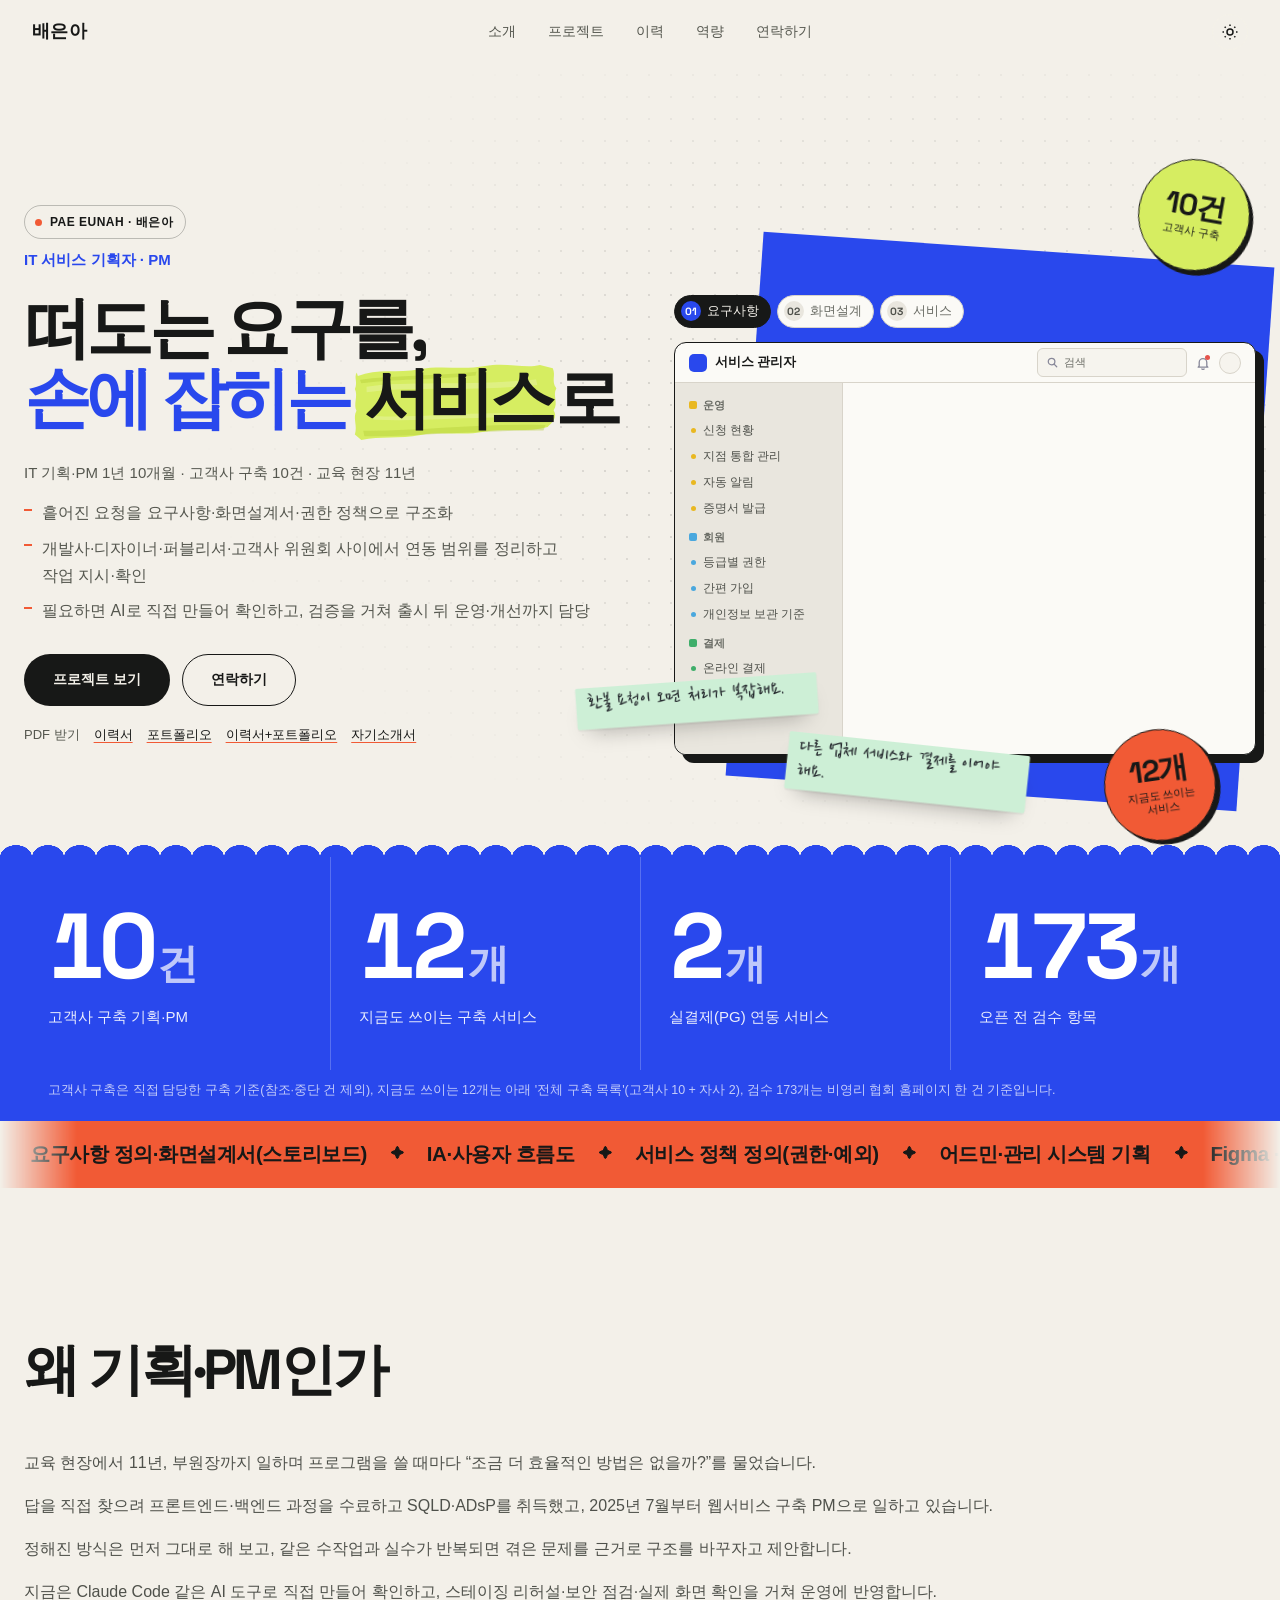
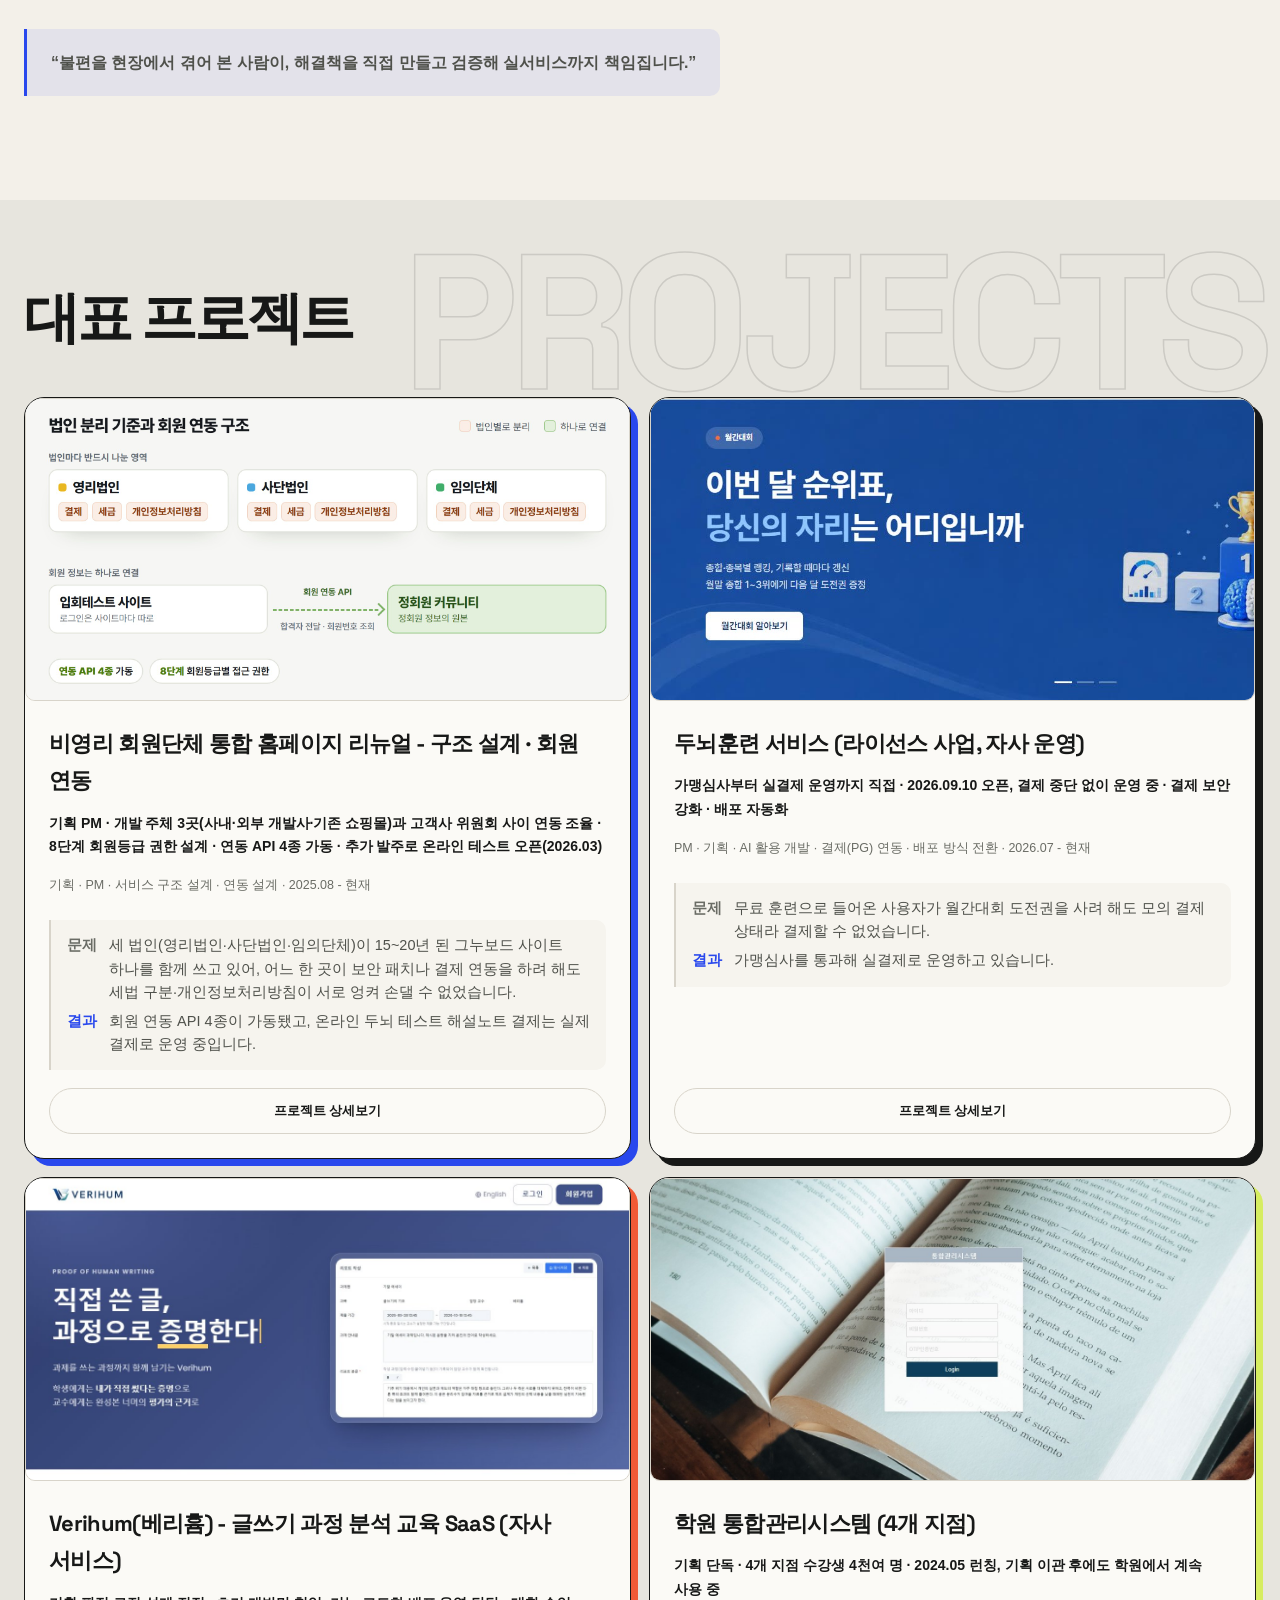
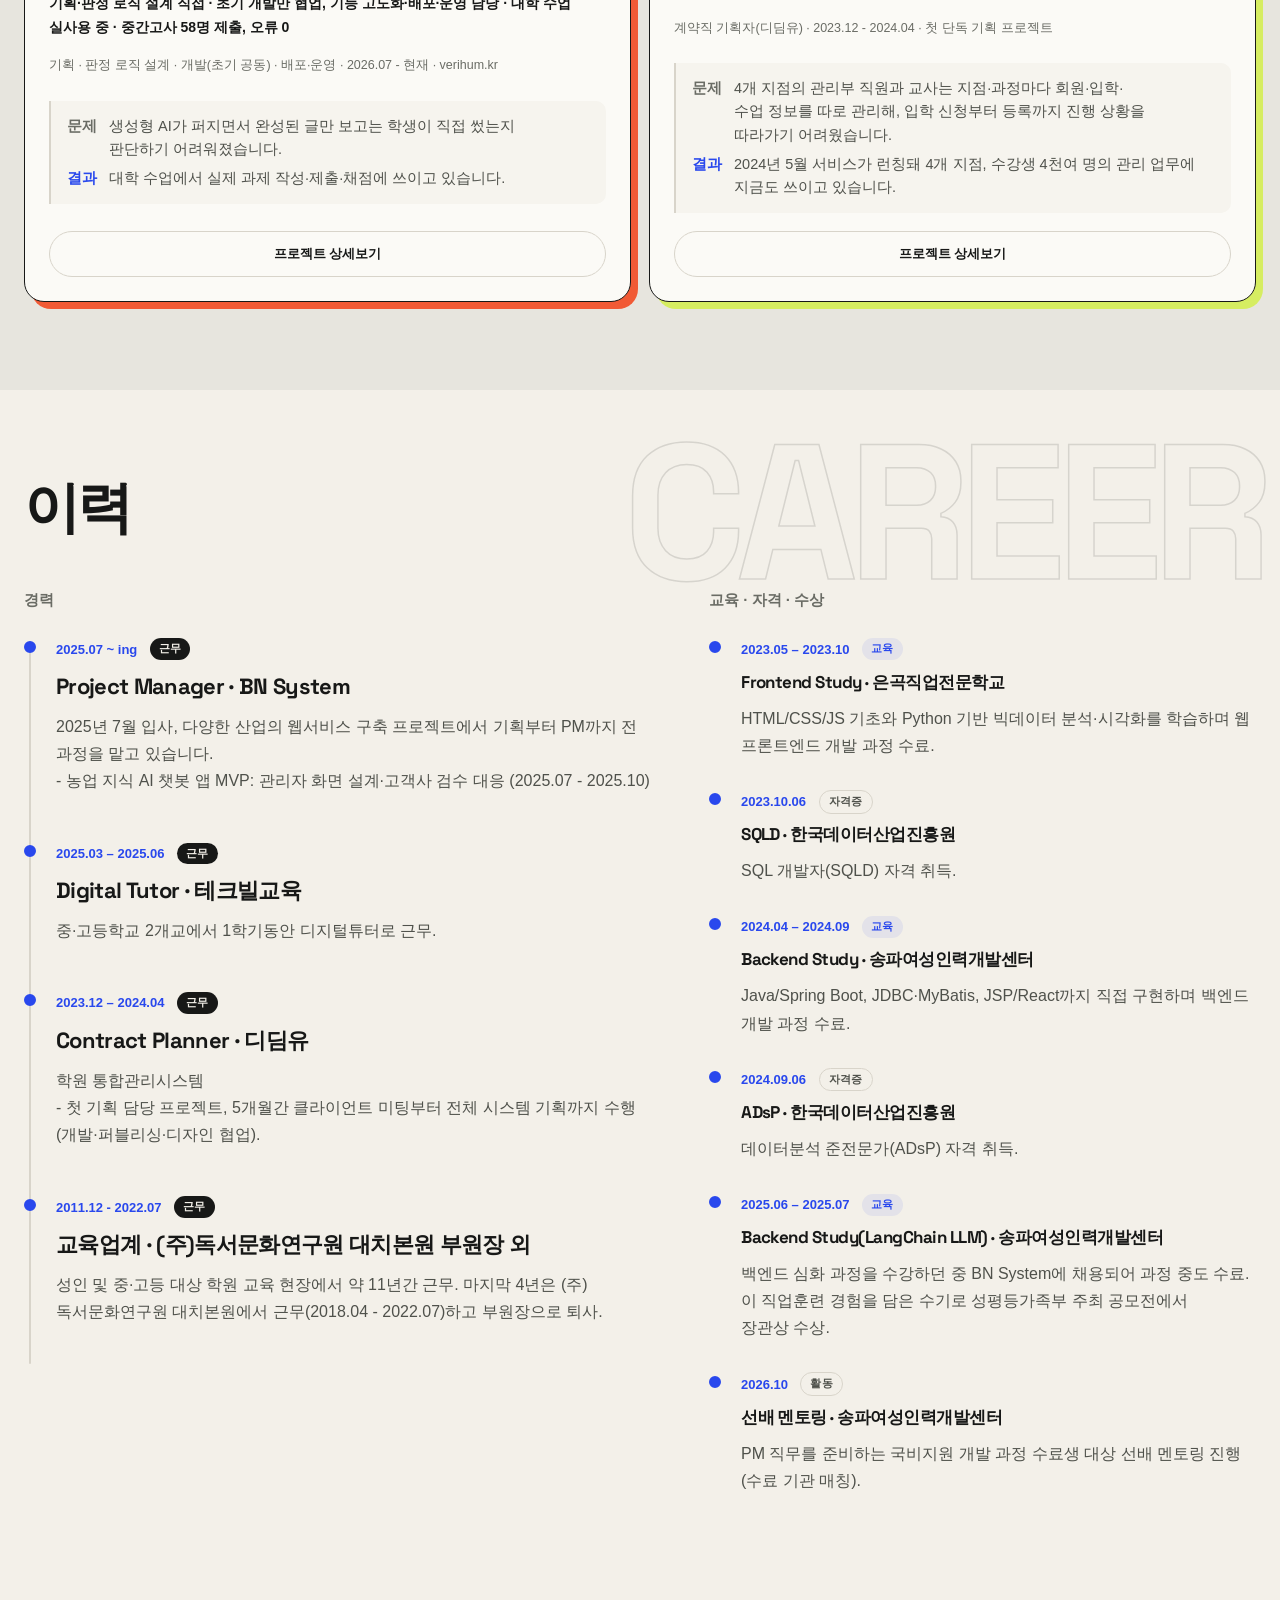
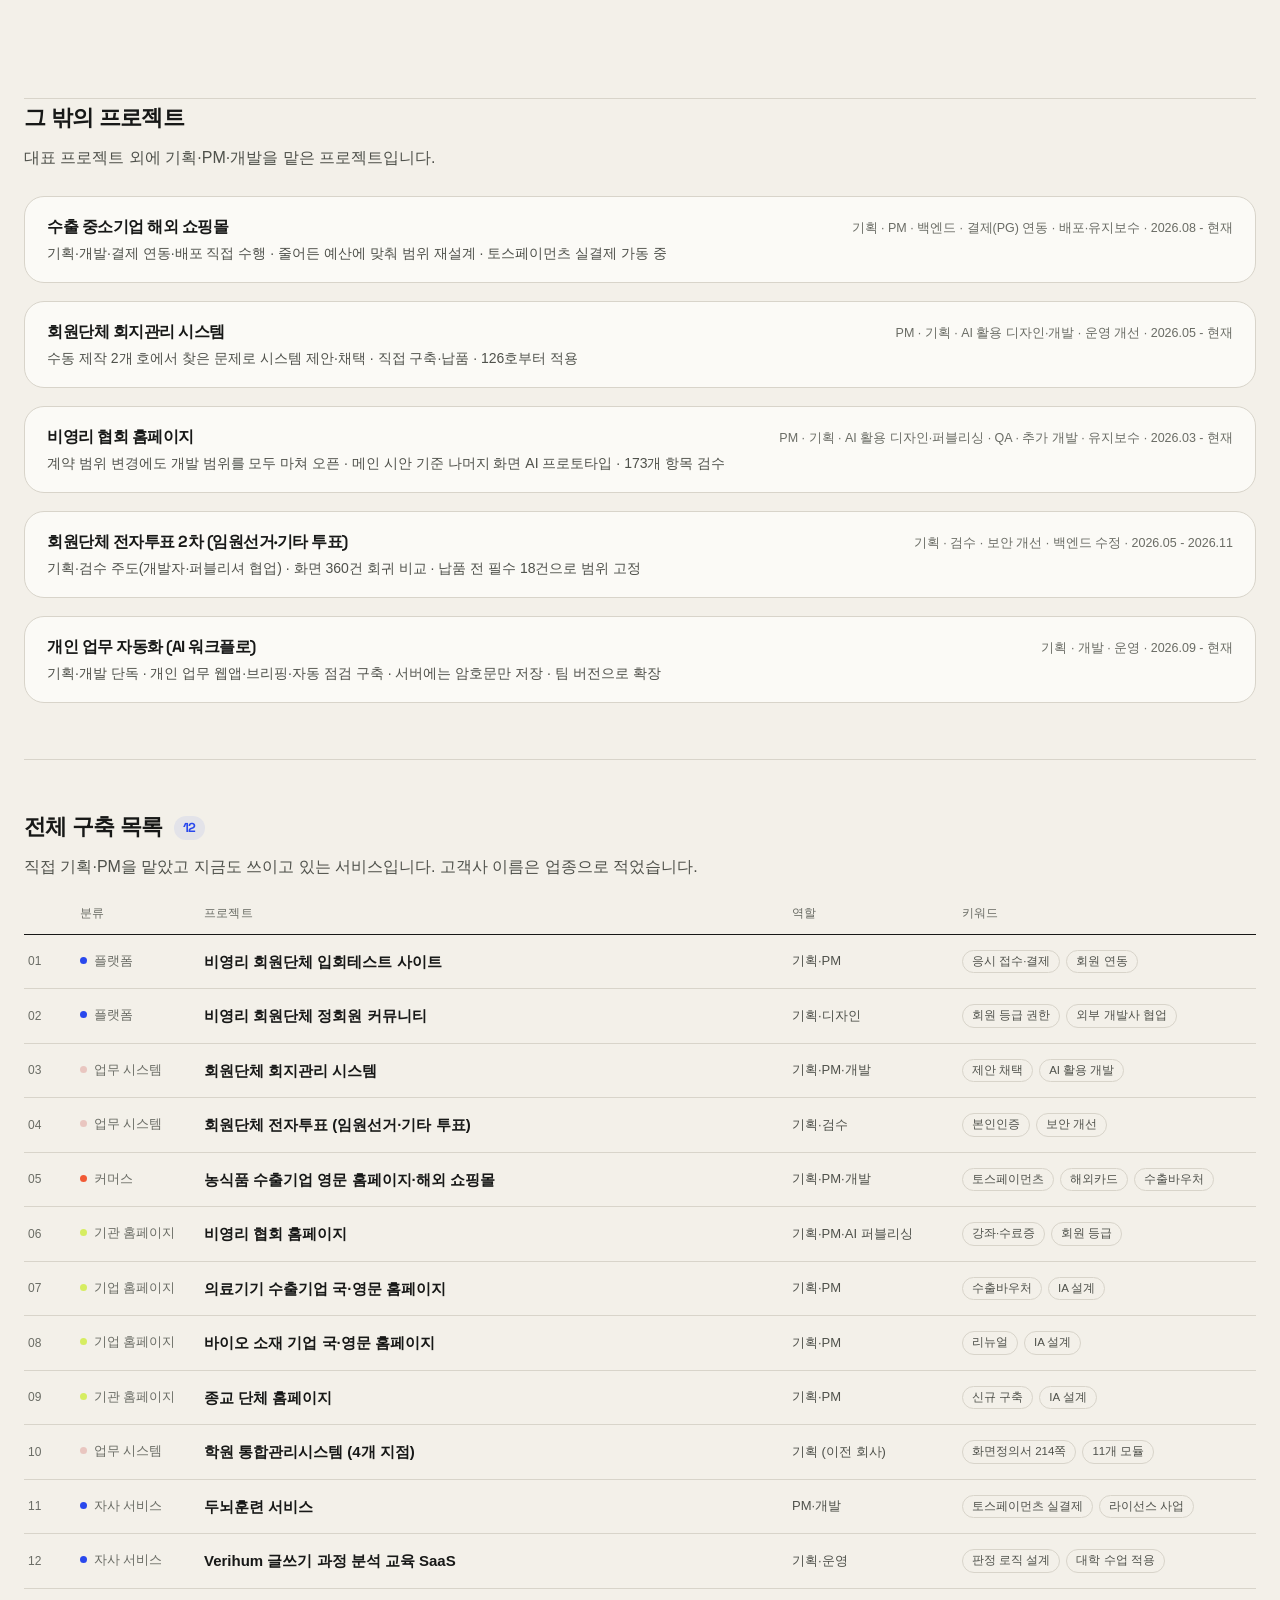
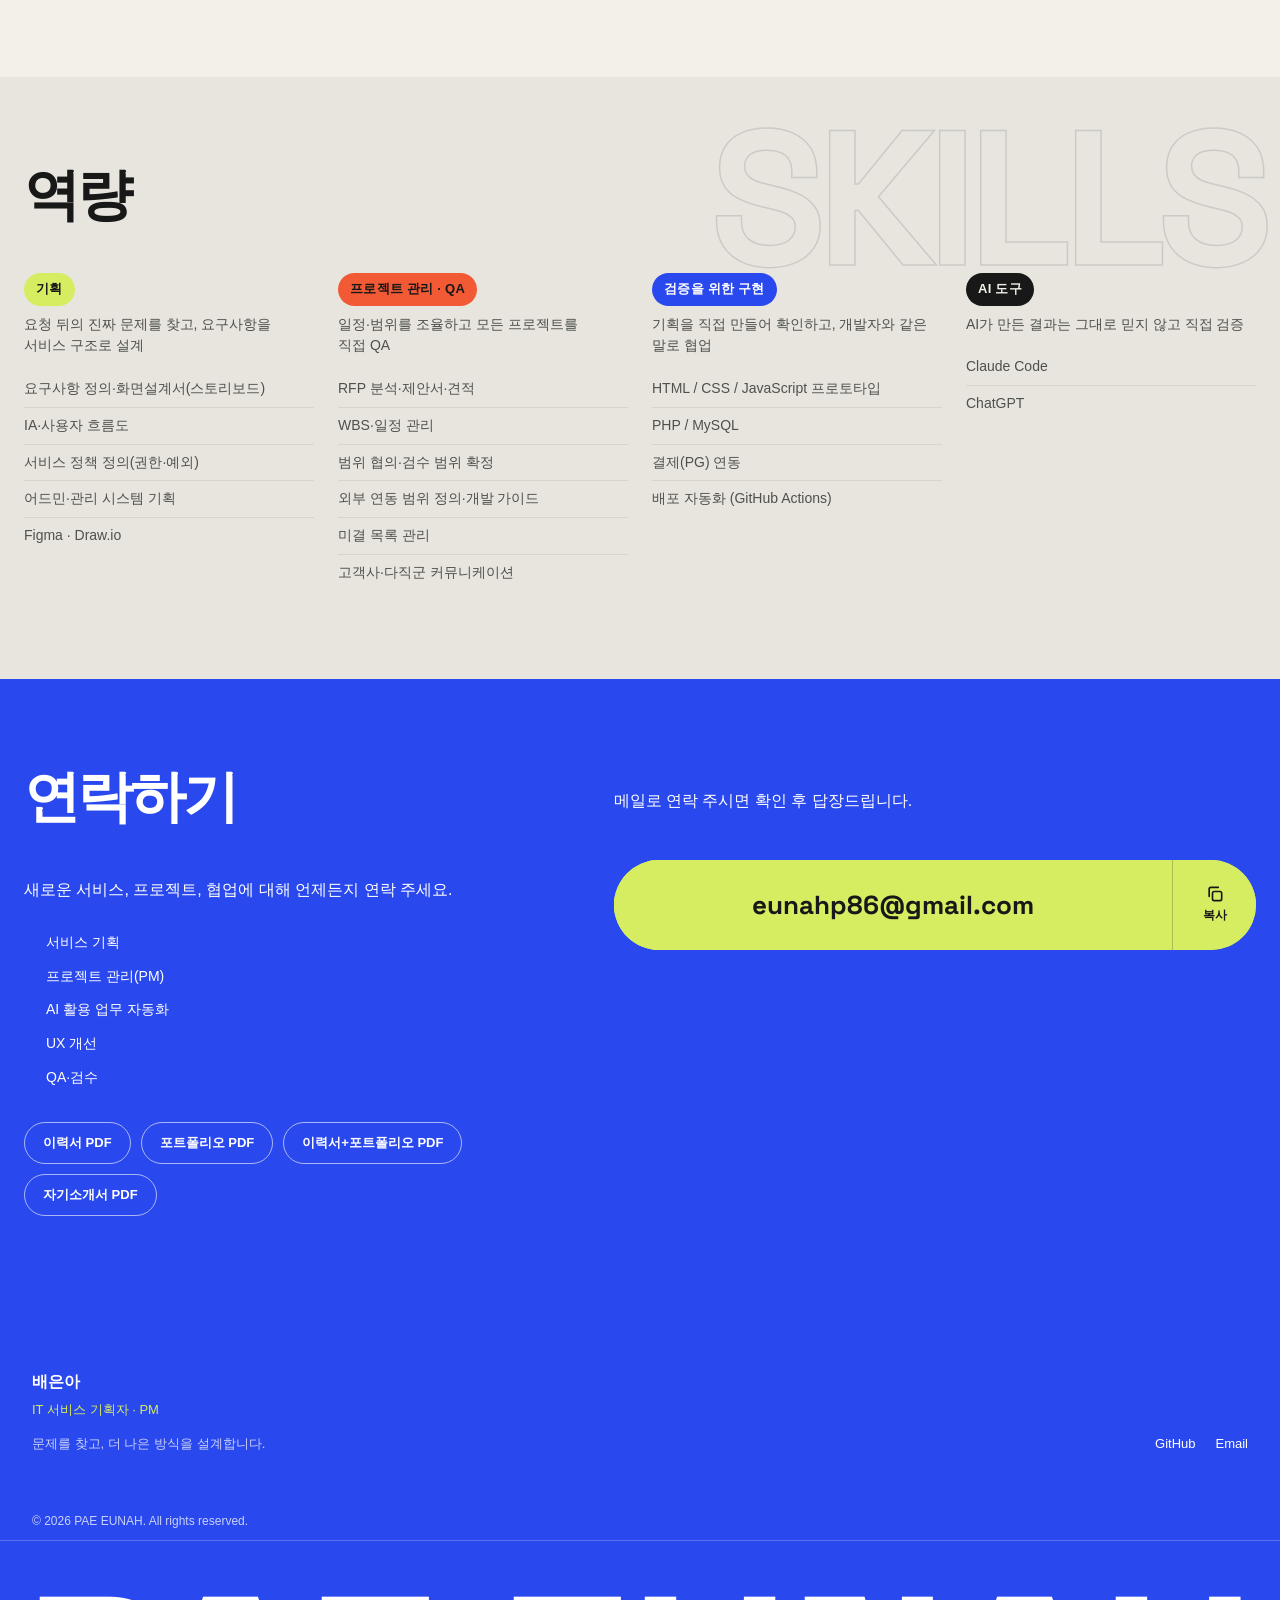
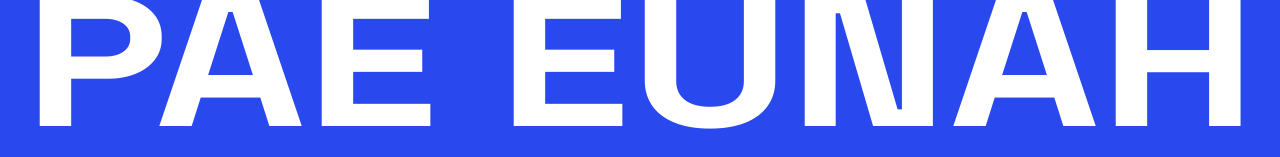
==== commit 36b3d018: "publish 2026-11-24 18:00" ====
--- a/index.html
+++ b/index.html
@@ -59,11 +59,11 @@
       <div class="hero-text" data-reveal>
         <p class="hero-eyebrow">PAE EUNAH · 배은아</p>
         <h1 class="hero-title">IT 서비스 기획자 · PM</h1>
-        <p class="hero-headline hero-headline-ko"><span class="w w-float">떠도는</span> <span class="w">요구를,</span><br><span class="w w-late">손에 잡히는</span> <span class="w w-late"><span class="w-accent">서비스</span>로</span></p><p class="hero-years">IT 기획·PM 1년 9개월 · 고객사 구축 6건 · 교육 현장 11년</p>
+        <p class="hero-headline hero-headline-ko"><span class="w w-float">떠도는</span> <span class="w">요구를,</span><br><span class="w w-late">손에 잡히는</span> <span class="w w-late"><span class="w-accent">서비스</span>로</span></p><p class="hero-years"><span class="nw">IT 기획·PM 1년 10개월</span> · <span class="nw">고객사 구축 10건</span> · <span class="nw">교육 현장 11년</span></p>
         <ul class="hero-points">
-          <li>흩어진 요청을 요구사항·화면설계서·권한 정책으로 구조화</li>
-          <li>개발사·디자이너·퍼블리셔·고객사 위원회 사이에서 연동 범위를 정리하고 작업 지시·확인</li>
-          <li>필요하면 AI로 직접 만들어 확인하고, 검증을 거쳐 출시 뒤 운영·개선까지 담당</li>
+          <li>흩어진 요청을 <span class="nw">요구사항·화면설계서·권한</span> 정책으로 구조화</li>
+          <li><span class="nw">개발사·디자이너·퍼블리셔·고객사</span> 위원회 사이에서 연동 범위를 정리하고 작업 <span class="nw">지시·확인</span></li>
+          <li>필요하면 AI로 직접 만들어 확인하고, 검증을 거쳐 출시 뒤 <span class="nw">운영·개선까지</span> 담당</li>
         </ul>
         <div class="hero-cta">
           <a href="#projects" class="btn btn-primary">프로젝트 보기</a>
@@ -72,6 +72,8 @@
         <p class="hero-pdf">PDF 받기 <a href="assets/PaeEunah_resume.pdf" download="배은아_이력서.pdf">이력서</a><a href="assets/PaeEunah_portfolio.pdf" download="배은아_포트폴리오.pdf">포트폴리오</a><a href="assets/PaeEunah_resume_portfolio.pdf" download="배은아_이력서_포트폴리오.pdf">이력서+포트폴리오</a><a href="assets/PaeEunah_intro.pdf" download="배은아_자기소개서.pdf">자기소개서</a></p>
       </div>
       <div class="hero-media" data-reveal>
+        <ol class="svc-steps" aria-hidden="true"><li data-s="1"><b>01</b>요구사항</li><li data-s="2"><b>02</b>화면설계</li><li data-s="3"><b>03</b>서비스</li></ol>
+        <div class="hero-stickers" aria-hidden="true"><span class="sticker sticker-1"><b>10건</b><small>고객사 구축</small></span><span class="sticker sticker-2"><b>12개</b><small>지금도 쓰이는 서비스</small></span></div>
         <div class="svc-screen" aria-hidden="true">
             <div class="svc-top"><i class="svc-logo"></i><span class="svc-title">서비스 관리자</span><span class="svc-search">검색</span><i class="svc-bell"></i><i class="svc-avatar"></i></div>
             <div class="svc-app">
@@ -90,6 +92,12 @@
               <li class="svc-note g2" data-g="2" style="--r:-4deg"><span class="req-ask">환불 요청이 오면 처리가 복잡해요.</span><span class="req-done">환불 처리</span></li>
               <li class="svc-note g2" data-g="2" style="--r:6deg"><span class="req-ask">다른 업체 서비스와 결제를 이어야 해요.</span><span class="req-done">외부 결제 연동</span></li>
               </ul></nav>
+              <div class="svc-wire">
+                <div class="wf-head"><i class="wf-bar w40"></i><i class="wf-btn"></i><b class="wf-pin" style="--x:92%;--y:6%">3</b></div>
+                <div class="wf-tabs"><i></i><i></i><i></i><i></i><b class="wf-pin" style="--x:36%;--y:50%">1</b></div>
+                <div class="wf-rows"><i></i><i></i><i></i><i></i><i></i><b class="wf-pin" style="--x:86%;--y:18%">2</b></div>
+                <ol class="wf-notes"><li><b>1</b>상태별 탭으로 걸러 보기</li><li><b>2</b>처리 단계는 색 배지로</li><li><b>3</b>여러 건 한 번에 처리</li></ol>
+              </div>
               <div class="svc-views">
                 <section class="svc-view" data-v="0">
                   <div class="svc-view-head"><strong>신청 현황</strong><span class="svc-btn">일괄 처리</span></div>
@@ -147,13 +155,15 @@
   </section>
 
   <section class="stats" aria-label="2026년 업무 기록"><div class="stats-inner">
-      <div class="stat"><span class="stat-num" data-count="6"><span class="n">6</span><span class="unit">건</span></span><span class="stat-label">고객사 구축 기획·PM</span></div>
-      <div class="stat"><span class="stat-num" data-count="4"><span class="n">4</span><span class="unit">개</span></span><span class="stat-label">지금도 쓰이는 대표 프로젝트</span></div>
+      <div class="stat"><span class="stat-num" data-count="10"><span class="n">10</span><span class="unit">건</span></span><span class="stat-label">고객사 구축 기획·PM</span></div>
+      <div class="stat"><span class="stat-num" data-count="12"><span class="n">12</span><span class="unit">개</span></span><span class="stat-label">지금도 쓰이는 구축 서비스</span></div>
       <div class="stat"><span class="stat-num" data-count="2"><span class="n">2</span><span class="unit">개</span></span><span class="stat-label">실결제(PG) 연동 서비스</span></div>
       <div class="stat"><span class="stat-num" data-count="173"><span class="n">173</span><span class="unit">개</span></span><span class="stat-label">오픈 전 검수 항목</span></div>
     </div>
-    <p class="stats-note">고객사 구축은 IT 기획·PM 이력 기준, 대표 프로젝트 4개는 아래 카드, 검수 173개는 비영리 협회 홈페이지 한 건 기준입니다.</p>
+    <p class="stats-note">고객사 구축은 직접 담당한 구축 기준(참조·중단 건 제외), 지금도 쓰이는 12개는 아래 &#x27;전체 구축 목록&#x27;(고객사 10 + 자사 2), 검수 173개는 비영리 협회 홈페이지 한 건 기준입니다.</p>
   </section>
+  <div class="ticker" aria-label="역량 키워드"><ul class="ticker-track"><li>요구사항 정의·화면설계서(스토리보드)</li><li>IA·사용자 흐름도</li><li>서비스 정책 정의(권한·예외)</li><li>어드민·관리 시스템 기획</li><li>Figma · Draw.io</li><li>RFP 분석·제안서·견적</li><li>WBS·일정 관리</li><li>범위 협의·검수 범위 확정</li><li>외부 연동 범위 정의·개발 가이드</li><li>미결 목록 관리</li><li>고객사·다직군 커뮤니케이션</li><li>HTML / CSS / JavaScript 프로토타입</li><li>PHP / MySQL</li><li>결제(PG) 연동</li><li>배포 자동화 (GitHub Actions)</li><li>Claude Code</li><li>ChatGPT</li></ul><ul class="ticker-track" aria-hidden="true"><li>요구사항 정의·화면설계서(스토리보드)</li><li>IA·사용자 흐름도</li><li>서비스 정책 정의(권한·예외)</li><li>어드민·관리 시스템 기획</li><li>Figma · Draw.io</li><li>RFP 분석·제안서·견적</li><li>WBS·일정 관리</li><li>범위 협의·검수 범위 확정</li><li>외부 연동 범위 정의·개발 가이드</li><li>미결 목록 관리</li><li>고객사·다직군 커뮤니케이션</li><li>HTML / CSS / JavaScript 프로토타입</li><li>PHP / MySQL</li><li>결제(PG) 연동</li><li>배포 자동화 (GitHub Actions)</li><li>Claude Code</li><li>ChatGPT</li></ul></div>
+
   <section class="section about" id="about">
     <div class="section-inner about-grid">
       <div class="about-media" data-reveal>
@@ -374,7 +384,7 @@
             </div>
             <div class="case-block">
               <span class="case-label">실행</span>
-              <p>토스페이먼츠 결제창과 승인 연동, 가맹심사 미비사항 보완을 진행했습니다. 결제 페이지는 1회용 토큰으로만 열리게 하고 결제 완료 처리는 한 번만 성공하도록 바꿨으며, 수동 배포는 GitHub Actions 배포로 바꿨습니다. 결제 링크가 만료된 뒤 결제가 실패한 실제 사례를 보고 링크 유효시간을 30분에서 2시간으로 늘렸습니다.</p>
+              <p>토스페이먼츠 결제창과 승인 연동, 가맹심사 미비사항 보완을 진행했습니다. 결제 페이지는 1회용 토큰으로만 열리게 하고 결제 완료 처리는 한 번만 성공하도록 바꿨으며, 수동 배포는 GitHub Actions 배포를 거쳐 회사 저장소와 서버 배포 명령 하나로 옮겼습니다. 결제 링크가 만료된 뒤 결제가 실패한 실제 사례를 보고 링크 유효시간을 30분에서 2시간으로 늘렸습니다. 해설노트를 사지 않은 응시자에게 보내는 결제 안내 메일을 기획해 대상 751명에게 실패 없이 보낸 뒤 매일 자동 발송으로 돌렸고, 수신거부는 사람 손 없이 처리되게 했으며, 관리자 화면에서 발송 뒤 결제 건수와 결제율을 보게 했습니다.</p>
             </div>
             <div class="case-block">
               <span class="case-label">결과</span>
@@ -470,11 +480,11 @@
             </div>
             <div class="case-block">
               <span class="case-label">실행</span>
-              <p>판정 처리, 교수 리포트(작성 과정 재생·붙여넣기 표시·따라치기 의심 구간), 교수 확정 채점, 엑셀 일괄 채점, 이의신청, 결과 공표 메일, 시험 유형을 만들었습니다. 실사용 기록을 보며 판정 규칙을 여러 차례 고쳤습니다. 판정 공식을 V4로 고친 뒤 기존 60건을 다시 판정해, 실제 답안 59건 중 45건의 과정점수가 올라가고(평균 +1.68) 판정 라벨은 하나도 바뀌지 않은 것을 확인했습니다. 시험을 과제로 잘못 올려 문제가 미리 보이는 일이 없게 유형 기본 선택을 없앴고, 작성 중인 학생이 있으면 과제·시험을 지울 수 없게 했습니다.</p>
+              <p>판정 처리, 교수 리포트(작성 과정 재생·붙여넣기 표시·따라치기 의심 구간), 교수 확정 채점, 엑셀 일괄 채점, 이의신청, 결과 공표 메일, 시험 유형을 만들었습니다. 실사용 기록을 보며 판정 규칙을 여러 차례 고쳤습니다. 판정 공식을 V4로 고친 뒤 기존 60건을 다시 판정해, 실제 답안 59건 중 45건의 과정점수가 올라가고(평균 +1.68) 판정 라벨은 하나도 바뀌지 않은 것을 확인했습니다. 시험을 과제로 잘못 올려 문제가 미리 보이는 일이 없게 유형 기본 선택을 없앴고, 작성 중인 학생이 있으면 과제·시험을 지울 수 없게 했습니다. 운영 수강 신청 60건이 모두 승인이었다는 기록을 근거로, 교수가 정한 기간 안의 신청은 승인 없이 바로 참여하게 바꿨습니다. 개인정보 안전성 확보조치 개정(2026년 10월 시행)에 맞춰 고시 조항 5개를 반영해, 함께 쓰던 관리자 계정을 사람별로 나누고 권한을 두 단계로 했으며, 접속기록 월간 점검, 역할별 자동 로그아웃(관리자 30분·교수 60분), 이메일 2단계 인증을 넣었습니다.</p>
             </div>
             <div class="case-block">
               <span class="case-label">결과</span>
-              <p>대학 수업에서 실제 과제 작성·제출·채점에 쓰이고 있습니다. 학생·교수용 이용 매뉴얼과 관리자용 시스템 정책 문서도 함께 운영합니다. 2026년 10월 중간고사에서는 배정 59명 중 58명이 제출했고, 서버·앱 오류 없이 AI 판정 58건이 마감 2분 뒤 끝났습니다. 시험 전에는 150명 동시접속 점검으로 로그인부터 동시 제출까지 기록 누락이 없음을 확인했습니다. 랜딩 모바일 성능 점수는 78에서 94로, 첫 화면 표시는 3.9초에서 2.1초로 줄였고, 이때 만든 운영 이상 알림(보안 신호 포함)은 이후 모든 프로젝트의 기본으로 삼았습니다.</p>
+              <p>대학 수업에서 실제 과제 작성·제출·채점에 쓰이고 있습니다. 학생·교수용 이용 매뉴얼과 관리자용 시스템 정책 문서도 함께 운영합니다. 2026년 10월 중간고사에서는 배정 59명 중 58명이 제출했고, 서버·앱 오류 없이 AI 판정 58건이 마감 2분 뒤 끝났습니다. 시험 전에는 150명 동시접속 점검으로 로그인부터 동시 제출까지 기록 누락이 없음을 확인했습니다. 랜딩 모바일 성능 점수는 78에서 94로, 첫 화면 표시는 3.9초에서 2.1초로 줄였고, 이때 만든 운영 이상 알림(보안 신호 포함)은 이후 모든 프로젝트의 기본으로 삼았습니다. 개인정보 조치를 반영한 뒤에는 공개·로그인 화면 315건(3개 브라우저 × 5개 폭)을 검수해 오류 0건을 확인했습니다.</p>
             </div>
             <div class="case-block">
               <span class="case-label">배운 점</span>
@@ -635,7 +645,7 @@
           <span class="timeline-year">2025.07 ~ ing</span>
           <span class="timeline-badge timeline-badge-work">근무</span>
           <h3>Project Manager · BN System</h3>
-          <p>2025년 7월 입사, 다양한 산업의 웹서비스 구축 프로젝트에서 기획부터 PM까지 전 과정 담당 중.<br>- 농업 지식 AI 챗봇 앱 MVP: 관리자 화면 설계·고객사 검수 대응 (2025.07 - 2025.10)</p>
+          <p>2025년 7월 입사, 다양한 산업의 웹서비스 구축 프로젝트에서 기획부터 PM까지 전 과정을 맡고 있습니다.<br>- 농업 지식 AI 챗봇 앱 MVP: 관리자 화면 설계·고객사 검수 대응 (2025.07 - 2025.10)</p>
         </div>
         <div class="timeline-item" data-reveal>
           <span class="timeline-year">2025.03 – 2025.06</span>
@@ -710,56 +720,52 @@
         <div class="case-card-grid"><article class="case-card case-brief">
             <h3 class="case-title">수출 중소기업 해외 쇼핑몰</h3>
             <p class="case-key">기획·개발·결제 연동·배포 직접 수행 · 줄어든 예산에 맞춰 범위 재설계 · 토스페이먼츠 실결제 가동 중</p>
-            <p class="case-meta">기획 · PM · 백엔드 · 결제(PG) 연동 · 배포·유지보수 · 2026.08 - 현재</p>
+            <p class="case-meta">기획 · PM · 백엔드 · 결제(PG) 연동 · 배포·유지보수 · <span class="nw">2026.08 - 현재</span></p>
             <p class="case-summary">영문 홈페이지에 회원·장바구니·주문·결제(원화·해외카드)와 관리자 주문·결제·회원 관리를 직접 개발했습니다. 운영을 복제한 스테이징에서 리허설한 뒤 배포합니다.</p>
           </article>
           <article class="case-card case-brief">
             <h3 class="case-title">회원단체 회지관리 시스템</h3>
             <p class="case-key">수동 제작 2개 호에서 찾은 문제로 시스템 제안·채택 · 직접 구축·납품 · 126호부터 적용</p>
-            <p class="case-meta">PM · 기획 · AI 활용 디자인·개발 · 운영 개선 · 2026.05 - 현재</p>
+            <p class="case-meta">PM · 기획 · AI 활용 디자인·개발 · 운영 개선 · <span class="nw">2026.05 - 현재</span></p>
             <p class="case-summary">이전 업체 방식 그대로 회지 제작을 맡아 2개 호를 손으로 만든 뒤, 그 과정에서 겪은 불편과 비효율을 기준으로 시스템을 기획·설계해 고객사에 제안했고, 제안이 채택돼 직접 개발·납품했습니다.</p>
           </article>
           <article class="case-card case-brief">
             <h3 class="case-title">비영리 협회 홈페이지</h3>
             <p class="case-key">계약 범위 변경에도 개발 범위를 모두 마쳐 오픈 · 메인 시안 기준 나머지 화면 AI 프로토타입 · 173개 항목 검수</p>
-            <p class="case-meta">PM · 기획 · AI 활용 디자인·퍼블리싱 · QA · 추가 개발 · 유지보수 · 2026.03 - 현재</p>
+            <p class="case-meta">PM · 기획 · AI 활용 디자인·퍼블리싱 · QA · 추가 개발 · 유지보수 · <span class="nw">2026.03 - 현재</span></p>
             <p class="case-summary">강좌 신청·수료증 발급·회원 등급이 있는 협회 홈페이지를 기획하고, 메인 시안을 뺀 화면을 AI로 만들어 완성했습니다. 오픈 뒤에는 게시판 댓글 기능을 추가 개발하고 운영을 맡고 있습니다.</p>
           </article>
           <article class="case-card case-brief">
             <h3 class="case-title">회원단체 전자투표 2차 (임원선거·기타 투표)</h3>
             <p class="case-key">기획·검수 주도(개발자·퍼블리셔 협업) · 화면 360건 회귀 비교 · 납품 전 필수 18건으로 범위 고정</p>
-            <p class="case-meta">기획 · 검수 · 보안 개선 · 백엔드 수정 · 2026.05 - 2026.10</p>
+            <p class="case-meta">기획 · 검수 · 보안 개선 · 백엔드 수정 · <span class="nw">2026.05 - 2026.11</span></p>
             <p class="case-summary">임원선거용 전자투표 시스템을 기획하고, 개발 뒤 전 화면 검수와 보안 점검을 이끌었습니다. 표 저장 구조를 바꿔 개표 오류를 고치고, 표와 투표자를 잇는 직접적인 연결 고리를 없앴습니다.</p>
           </article>
           <article class="case-card case-brief">
             <h3 class="case-title">개인 업무 자동화 (AI 워크플로)</h3>
             <p class="case-key">기획·개발 단독 · 개인 업무 웹앱·브리핑·자동 점검 구축 · 서버에는 암호문만 저장 · 팀 버전으로 확장</p>
-            <p class="case-meta">기획 · 개발 · 운영 · 2026.09 - 현재</p>
+            <p class="case-meta">기획 · 개발 · 운영 · <span class="nw">2026.09 - 현재</span></p>
             <p class="case-summary">할 일·소통·이력을 한곳에 모으는 개인 업무 웹앱과 업무 브리핑, 업무일지 작성 도구를 만들었습니다. 반복된 실수는 문서 규칙에 그치지 않고 작업 직후 알려 주는 자동 점검으로 바꿨습니다.</p>
           </article>
         </div>
       </div>
-      <div class="homepage-bundle" data-reveal>
-        <h3 class="section-title-sm">홈페이지 구축 프로젝트</h3>
-        <p class="bundle-desc">IA 설계·디자인 방향·PM·고객 커뮤니케이션을 담당했습니다.</p>
-        <div class="bundle-grid">
-          <div class="bundle-card bundle-text">
-            <h4>의료기기 수출기업</h4>
-            <p>국문/영문 홈페이지 · 수출바우처</p>
-          </div>
-          <div class="bundle-card bundle-text">
-            <h4>농식품 수출기업</h4>
-            <p>영문 홈페이지 · 수출바우처</p>
-          </div>
-          <div class="bundle-card bundle-text">
-            <h4>바이오 소재 기업</h4>
-            <p>국문/영문 홈페이지</p>
-          </div>
-          <div class="bundle-card bundle-text">
-            <h4>종교 단체</h4>
-            <p>홈페이지 기획·PM</p>
-          </div>
-        </div>
+      <div class="homepage-bundle build-index" id="builds" data-reveal><h3 class="section-title-sm">전체 구축 목록 <span class="build-count">12</span></h3>
+        <p class="bundle-desc">직접 기획·PM을 맡았고 지금도 쓰이고 있는 서비스입니다. 고객사 이름은 업종으로 적었습니다.</p>
+        <div class="build-head" aria-hidden="true"><span></span><span>분류</span><span>프로젝트</span><span>역할</span><span>키워드</span></div>
+        <ol class="build-list">
+          <li class="build-row has-result" tabindex="0"><span class="build-no">01</span><span class="build-cat">플랫폼</span><span class="build-name">비영리 회원단체 입회테스트 사이트</span><span class="build-role">기획·PM</span><span class="build-tags"><i>응시 접수·결제</i><i>회원 연동</i></span><span class="build-result"><span>합격 → 정회원 흐름으로 1차 범위를 좁혀 회원 연동 API 4종 가동</span></span></li>
+          <li class="build-row has-result" tabindex="0"><span class="build-no">02</span><span class="build-cat">플랫폼</span><span class="build-name">비영리 회원단체 정회원 커뮤니티</span><span class="build-role">기획·디자인</span><span class="build-tags"><i>회원 등급 권한</i><i>외부 개발사 협업</i></span><span class="build-result"><span>정회원 정보의 원본으로 두고 다른 사이트가 연동해 쓰는 구조</span></span></li>
+          <li class="build-row has-result" tabindex="0"><span class="build-no">03</span><span class="build-cat">업무 시스템</span><span class="build-name">회원단체 회지관리 시스템</span><span class="build-role">기획·PM·개발</span><span class="build-tags"><i>제안 채택</i><i>AI 활용 개발</i></span><span class="build-result"><span>126호부터 원고 취합과 패키지 생성이 시스템 안에서 처리</span></span></li>
+          <li class="build-row has-result" tabindex="0"><span class="build-no">04</span><span class="build-cat">업무 시스템</span><span class="build-name">회원단체 전자투표 (임원선거·기타 투표)</span><span class="build-role">기획·검수</span><span class="build-tags"><i>본인인증</i><i>보안 개선</i></span><span class="build-result"><span>관리자·엑셀·사용자 결과의 개표 숫자가 실제 표와 일치</span></span></li>
+          <li class="build-row has-result" tabindex="0"><span class="build-no">05</span><span class="build-cat">커머스</span><span class="build-name">농식품 수출기업 영문 홈페이지·해외 쇼핑몰</span><span class="build-role">기획·PM·개발</span><span class="build-tags"><i>토스페이먼츠</i><i>해외카드</i><i>수출바우처</i></span><span class="build-result"><span>원화·해외카드 결제로 토스페이먼츠 실결제 가동 중</span></span></li>
+          <li class="build-row has-result" tabindex="0"><span class="build-no">06</span><span class="build-cat">기관 홈페이지</span><span class="build-name">비영리 협회 홈페이지</span><span class="build-role">기획·PM·AI 퍼블리싱</span><span class="build-tags"><i>강좌·수료증</i><i>회원 등급</i></span><span class="build-result"><span>계약 범위가 바뀌었는데도 개발 범위를 모두 마쳐 오픈, 173개 항목 검수</span></span></li>
+          <li class="build-row"><span class="build-no">07</span><span class="build-cat">기업 홈페이지</span><span class="build-name">의료기기 수출기업 국·영문 홈페이지</span><span class="build-role">기획·PM</span><span class="build-tags"><i>수출바우처</i><i>IA 설계</i></span></li>
+          <li class="build-row"><span class="build-no">08</span><span class="build-cat">기업 홈페이지</span><span class="build-name">바이오 소재 기업 국·영문 홈페이지</span><span class="build-role">기획·PM</span><span class="build-tags"><i>리뉴얼</i><i>IA 설계</i></span></li>
+          <li class="build-row"><span class="build-no">09</span><span class="build-cat">기관 홈페이지</span><span class="build-name">종교 단체 홈페이지</span><span class="build-role">기획·PM</span><span class="build-tags"><i>신규 구축</i><i>IA 설계</i></span></li>
+          <li class="build-row has-result" tabindex="0"><span class="build-no">10</span><span class="build-cat">업무 시스템</span><span class="build-name">학원 통합관리시스템 (4개 지점)</span><span class="build-role">기획 (이전 회사)</span><span class="build-tags"><i>화면정의서 214쪽</i><i>11개 모듈</i></span><span class="build-result"><span>2024년 5월 런칭, 4개 지점 수강생 4천여 명의 관리 업무에 지금도 사용</span></span></li>
+          <li class="build-row has-result" tabindex="0"><span class="build-no">11</span><span class="build-cat">자사 서비스</span><span class="build-name">두뇌훈련 서비스</span><span class="build-role">PM·개발</span><span class="build-tags"><i>토스페이먼츠 실결제</i><i>라이선스 사업</i></span><span class="build-result"><span>가맹심사 통과 뒤 실결제 운영, 모바일 첫 화면 표시 20.2초 → 2.1초</span></span></li>
+          <li class="build-row has-result" tabindex="0"><span class="build-no">12</span><span class="build-cat">자사 서비스</span><span class="build-name">Verihum 글쓰기 과정 분석 교육 SaaS</span><span class="build-role">기획·운영</span><span class="build-tags"><i>판정 로직 설계</i><i>대학 수업 적용</i></span><span class="build-result"><span>대학 수업 실사용, 중간고사 배정 59명 중 58명 제출·서버 오류 0</span></span></li>
+        </ol>
       </div>
     </div>
   </section>
@@ -839,6 +845,7 @@
     </div>
     <p class="footer-copy">&copy; <span id="year"></span> PAE EUNAH. All rights reserved.</p>
   </div>
+  <svg class="footer-mark" data-reveal viewBox="0 0 1000 150" aria-hidden="true" focusable="false"><text x="0" y="132" textLength="1000" lengthAdjust="spacingAndGlyphs">PAE EUNAH</text></svg>
 </footer>
 <div class="lightbox" id="lightbox" aria-hidden="true">
   <div class="lightbox-backdrop" data-lightbox-close></div>
--- a/css/v2.css
+++ b/css/v2.css
@@ -550,3 +550,425 @@
 .case-diagram { margin: 24px 0 0; padding: 12px; border: 1px solid var(--border); border-radius: 12px; background: #fff; aspect-ratio: auto !important; height: auto !important; }
 .case-diagram img { display: block; width: 100%; height: auto !important; object-fit: contain !important; border-radius: 6px; }
 .case-diagram figcaption { margin-top: 8px; font-size: 12.5px; color: var(--text3); text-align: center; }
+/* 전체 구축 목록(2026-11-24): 카드 대신 한 줄씩 - 번호 · 분류 · 이름 · 역할 · 태그 */
+.build-count { display: inline-block; margin-left: 6px; padding: 1px 9px; border-radius: 999px; font-size: 13px; vertical-align: middle;
+  background: var(--accent-soft); color: var(--accent); font-family: var(--font-en); }
+.build-list { list-style: none; margin: 0; padding: 0; }
+.build-head { display: grid; grid-template-columns: 32px 104px minmax(0, 1fr) 150px 290px; gap: 20px; padding: 0 4px 10px;
+  border-bottom: 1px solid var(--text); font-size: 11.5px; letter-spacing: .02em; color: var(--text3); }
+.build-row { display: grid; grid-template-columns: 32px 104px minmax(0, 1fr) 150px 290px; gap: 20px; align-items: center;
+  padding: 14px 4px; border-bottom: 1px solid var(--border); transition: background-color .2s; }
+.build-row:hover { background: var(--accent-soft); }
+.build-no { font-family: var(--font-mono, monospace); font-size: 12px; color: var(--text3); }
+.build-cat { font-size: 12.5px; color: var(--text3); }
+.build-name { font-size: 15px; font-weight: 600; color: var(--text); }
+.build-role { font-size: 13px; color: var(--text2); }
+.build-tags { display: flex; flex-wrap: wrap; justify-content: flex-start; gap: 6px; }
+.build-tags i { font-style: normal; font-size: 11.5px; line-height: 1; padding: 5px 9px; border: 1px solid var(--border); border-radius: 999px; color: var(--text2); white-space: nowrap; }
+@media (max-width: 900px) {
+  .build-head { display: none; }
+  .build-list { border-top: 1px solid var(--text); }
+  .build-row { grid-template-columns: 36px minmax(0, 1fr) auto; row-gap: 6px; }
+  .build-cat { grid-column: 2; grid-row: 1; }
+  .build-name { grid-column: 2; grid-row: 2; }
+  .build-role { grid-column: 3; grid-row: 1 / 3; text-align: right; }
+  .build-tags { grid-column: 2 / 4; grid-row: 3; justify-content: flex-start; }
+  .build-no { grid-row: 1 / 3; }
+}
+@media (max-width: 480px) {
+  .build-row { grid-template-columns: 28px minmax(0, 1fr); }
+  .build-role { grid-column: 2; grid-row: 3; text-align: left; }
+  .build-tags { grid-column: 2; grid-row: 4; }
+}
+/* 전체 점검(2026-11-24): 묶음 단위 줄바꿈, 좁은 폭 역량 1단 */
+.nw { white-space: nowrap; }
+@media (max-width: 480px) { .skills-grid { grid-template-columns: 1fr !important; } }
+/* 좁은 폭 첫 화면 왼쪽 정렬(2026-11-24): 가운데 제목 + 왼쪽 목록이 섞여 기준선이 둘이던 것 */
+@media (max-width: 900px) {
+  .hero-inner { justify-items: start !important; text-align: left !important; }
+  .hero-desc, .hero-points { margin-left: 0 !important; margin-right: 0 !important; }
+  .hero-chips, .hero-pdf, .hero-cta { justify-content: flex-start !important; }
+}
+/* 한 단어만 다음 줄로 떨어지는 고아 줄 줄이기(지원 브라우저만, 2026-11-24) */
+p, li, dd { text-wrap: pretty; }
+@media (max-width: 900px) { .hero-media { justify-self: start; margin-left: 0 !important; } }
+/* ===== 차별화 1차(2026-11-24, 참고: 포스터형 사이트의 색 면·딱딱한 그림자·큰 글자 푸터를 올리브 한 색 안에서) ===== */
+/* 1. 숫자 띠를 색 면으로 - 글자는 테마별 accent-ink(밝은 화면 흰색, 어두운 화면 검정) */
+.stats { background: var(--accent) !important; border: 0 !important; color: var(--accent-ink); }
+.stat { border-left: 1px solid color-mix(in srgb, var(--accent-ink) 22%, transparent) !important; padding-top: 44px !important; padding-bottom: 40px !important; }
+.stat:first-child { border-left: 0 !important; }
+.stat-num { color: var(--accent-ink) !important; font-size: clamp(56px, 7.2vw, 108px) !important; letter-spacing: -.05em !important; }
+.stat-num .unit { color: color-mix(in srgb, var(--accent-ink) 70%, transparent) !important; }
+.stat-label { color: color-mix(in srgb, var(--accent-ink) 90%, transparent) !important; font-size: 15px !important; }
+.stats-note { color: color-mix(in srgb, var(--accent-ink) 72%, transparent) !important; padding-bottom: 20px !important; }
+@media (max-width: 900px) { .stat:nth-child(odd) { border-left: 0 !important; } .stat { border-top: 1px solid color-mix(in srgb, var(--accent-ink) 22%, transparent); } }
+
+/* 2. 대표 프로젝트 카드: 흐림 없는 그림자, 올리면 살짝 들림 */
+#projects .case-card { border: 1.5px solid var(--text) !important; box-shadow: 6px 6px 0 var(--text) !important;
+  transition: transform .3s cubic-bezier(.16,1,.3,1), box-shadow .3s cubic-bezier(.16,1,.3,1) !important; }
+#projects .case-card:hover { transform: translate(-3px, -3px) rotate(-.4deg); box-shadow: 10px 10px 0 var(--accent) !important; }
+#projects .case-card::before { display: none; }
+@media (prefers-reduced-motion: reduce) { #projects .case-card:hover { transform: none; } }
+
+/* 3. 맨 아래 큰 이름 */
+.footer-mark { display: block; width: 100%; height: auto; padding: 8px 16px 0; margin-top: 24px; overflow: visible; }
+.footer-mark text { font-family: var(--font-en); font-weight: 700; font-size: 150px; fill: var(--text); }
+
+/* ===== 인터랙션 1차(2026-11-24) ===== */
+/* 1. 구축 목록: 올리면 줄이 올리브로 차오르고, 번호 자리에 화살표, 결과 한 줄이 펼쳐진다 */
+.build-row { position: relative; isolation: isolate; outline: none; }
+.build-row::before { content: ""; position: absolute; inset: 0; z-index: -1; background: var(--accent);
+  transform: scaleX(0); transform-origin: left; transition: transform .45s cubic-bezier(.16,1,.3,1); }
+.build-row:hover { background: transparent !important; }
+.build-row:hover::before, .build-row:focus-visible::before, .build-row.has-result:focus::before { transform: scaleX(1); }
+.build-row > span { transition: color .3s; }
+.build-row:hover > span, .build-row:focus > span { color: var(--accent-ink) !important; }
+.build-row:hover .build-tags i, .build-row:focus .build-tags i { border-color: color-mix(in srgb, var(--accent-ink) 40%, transparent); color: var(--accent-ink); }
+.build-no { position: relative; overflow: hidden; }
+.build-no::after { content: "→"; position: absolute; left: 0; top: 0; transform: translateX(-120%); transition: transform .35s cubic-bezier(.16,1,.3,1); }
+.build-row:hover .build-no, .build-row:focus .build-no { color: transparent !important; }
+.build-row:hover .build-no::after, .build-row:focus .build-no::after { transform: none; color: var(--accent-ink); }
+.build-result { grid-column: 3 / -1; display: grid; grid-template-rows: 0fr; transition: grid-template-rows .4s cubic-bezier(.16,1,.3,1); }
+.build-result > span { overflow: hidden; font-size: 13.5px; font-weight: 500; }
+.build-row:hover .build-result, .build-row:focus .build-result { grid-template-rows: 1fr; }
+.build-row.has-result { cursor: default; }
+@media (max-width: 900px) { .build-result { grid-column: 2 / -1; grid-row: 4; } }
+@media (max-width: 480px) { .build-result { grid-row: 5; } }
+
+/* 2. 흐르는 키워드 띠 */
+.ticker { display: flex; overflow: hidden; border-bottom: 1px solid var(--border); background: var(--bg); padding: 14px 0;
+  -webkit-mask: linear-gradient(90deg, transparent, #000 6%, #000 94%, transparent); mask: linear-gradient(90deg, transparent, #000 6%, #000 94%, transparent); }
+.ticker-track { display: flex; flex-shrink: 0; gap: 0; margin: 0; padding: 0; list-style: none; animation: ticker 60s linear infinite; }
+.ticker-track li { white-space: nowrap; font-size: 14px; color: var(--text2); padding: 0 22px; position: relative; }
+.ticker-track li::after { content: "✦"; position: absolute; right: -6px; top: 50%; transform: translateY(-50%); font-size: 10px; color: var(--accent); }
+.ticker:hover .ticker-track { animation-play-state: paused; }
+@keyframes ticker { to { transform: translateX(-100%); } }
+
+/* 3. 맨 아래 이름: 화면에 들어오면 아래에서 솟아오름(틀은 그대로, 글자만) */
+.footer-mark[data-reveal] { opacity: 1; transform: none; overflow: hidden; }
+.footer-mark text { transform: translateY(105%); transform-box: fill-box; transition: transform 1.1s cubic-bezier(.16,1,.3,1); }
+.footer-mark.in-view text { transform: none; }
+
+@media (prefers-reduced-motion: reduce) {
+  .ticker-track { animation: none; }
+  .ticker { overflow-x: auto; }
+  .footer-mark text { transform: none; transition: none; }
+  .build-row::before, .build-result, .build-no::after { transition: none; }
+}
+/* 접힌 결과 줄이 격자 세로 간격(20px)만큼 줄을 키우던 것 - 세로 간격은 0, 펼칠 때만 위 여백 */
+@media (min-width: 901px) { .build-row { row-gap: 0 !important; } }
+.build-result { margin-top: 0; transition: grid-template-rows .4s cubic-bezier(.16,1,.3,1), margin-top .4s cubic-bezier(.16,1,.3,1); }
+.build-row:hover .build-result, .build-row:focus .build-result { margin-top: 8px; }
+@media (max-width: 900px) { .build-result { margin-top: -6px; } .build-row:hover .build-result, .build-row:focus .build-result { margin-top: 2px; } }
+/* 목록 반응 낮춤(2026-11-24 은아님 피드백 "정신없다"): 줄 전체 색 채움·글자 반전 대신
+   옅은 바탕 + 왼쪽 올리브 선 + 이름만 올리브 + 결과 한 줄. 태그·역할 색은 그대로 */
+.build-row::before { inset: 0 auto 0 0; width: 3px; transform: scaleY(0); transform-origin: center; }
+.build-row:hover::before, .build-row:focus-visible::before, .build-row.has-result:focus::before { transform: scaleY(1); }
+.build-row:hover, .build-row:focus { background: var(--accent-soft) !important; }
+.build-row:hover > span, .build-row:focus > span { color: inherit !important; }
+.build-row:hover .build-cat, .build-row:focus .build-cat, .build-row:hover .build-no, .build-row:focus .build-no { color: var(--text3) !important; }
+.build-row:hover .build-role, .build-row:focus .build-role { color: var(--text2) !important; }
+.build-row:hover .build-name, .build-row:focus .build-name { color: var(--accent) !important; }
+.build-row:hover .build-tags i, .build-row:focus .build-tags i { border-color: var(--border); color: var(--text2); }
+.build-row:hover .build-no, .build-row:focus .build-no { color: transparent !important; }
+.build-row:hover .build-no::after, .build-row:focus .build-no::after { color: var(--accent); }
+.build-result > span { color: var(--text2); font-weight: 400; }
+.build-row { transition: background-color .25s; }
+
+/* ===== 첫 화면 손질(2026-11-24 "좀 더 쨍하고 센스 있게") =====
+   점 격자 바탕(가장자리로 흐려짐) · 이름표 알약 · 제목 크게 + "서비스"에 형광펜 긋기 · 관리자 화면에 카드와 같은 딱딱한 그림자 */
+.hero::before { content: ""; position: absolute; inset: 0; z-index: 0; pointer-events: none;
+  background-image: radial-gradient(color-mix(in srgb, var(--text) 16%, transparent) 1px, transparent 1.4px); background-size: 22px 22px;
+  -webkit-mask: radial-gradient(ellipse 70% 75% at 68% 45%, #000 20%, transparent 75%); mask: radial-gradient(ellipse 70% 75% at 68% 45%, #000 20%, transparent 75%); }
+.hero-inner { position: relative; z-index: 1; }
+.hero-eyebrow { display: inline-flex !important; align-items: center; gap: 8px; padding: 6px 12px 6px 10px; border: 1px solid var(--border);
+  border-radius: 999px; background: var(--surface); font-size: 12px !important; color: var(--text2) !important; }
+.hero-eyebrow::before { content: ""; width: 7px; height: 7px; border-radius: 50%; background: var(--accent); }
+.hero-headline-ko { font-size: clamp(40px, 5.2vw, 76px) !important; font-weight: 800 !important; letter-spacing: -.045em !important; line-height: 1.12 !important; }
+.hero-headline .w-accent { color: var(--text) !important; padding: 0 .06em; margin: 0 -.06em;
+  background: linear-gradient(transparent 58%, color-mix(in srgb, var(--accent) 55%, transparent) 58%, color-mix(in srgb, var(--accent) 55%, transparent) 92%, transparent 92%) no-repeat 0 0 / 0% 100%;
+  animation: marker .7s cubic-bezier(.65,0,.35,1) 1.3s forwards; }
+@keyframes marker { to { background-size: 100% 100%; } }
+.svc-screen { border: 1.5px solid var(--text) !important; box-shadow: 8px 8px 0 var(--text) !important; }
+@media (max-width: 640px) { .hero-headline-ko { font-size: 34px !important; } }
+@media (prefers-reduced-motion: reduce) { .hero-headline .w-accent { animation: none; background-size: 100% 100%; } }
+/* 스티커(참고: 둥근 배지를 비스듬히 붙이는 장식) - 관리자 화면 모서리에 숫자 두 개 */
+.hero-stickers { position: absolute; inset: 0; z-index: 5; pointer-events: none; }
+.sticker { position: absolute; display: grid; place-content: center; text-align: center; width: 112px; height: 112px; border-radius: 50%;
+  border: 1.5px solid var(--text); box-shadow: 4px 4px 0 var(--text); pointer-events: auto; cursor: default;
+  transition: transform .5s cubic-bezier(.34,1.56,.64,1); }
+.sticker b { font-family: var(--font-en); font-size: 30px; line-height: 1; letter-spacing: -.04em; }
+.sticker small { font-size: 10.5px; line-height: 1.25; margin-top: 4px; padding: 0 12px; word-break: keep-all; }
+.sticker-1 { top: -38px; right: -26px; background: var(--accent); color: var(--accent-ink); transform: rotate(10deg); }
+.sticker-2 { bottom: -34px; left: -30px; background: #f2c94c; color: #121417; transform: rotate(-8deg); }
+.sticker-1:hover { transform: rotate(-4deg) scale(1.06); }
+.sticker-2:hover { transform: rotate(6deg) scale(1.06); }
+@media (max-width: 1100px) { .sticker { width: 92px; height: 92px; } .sticker b { font-size: 24px; } .sticker small { font-size: 9.5px; } }
+@media (max-width: 900px) { .hero-stickers { display: none; } }
+/* 숫자 띠 위 가장자리를 물결로 */
+.stats { position: relative; }
+.stats::before { content: ""; position: absolute; left: 0; right: 0; top: -15px; height: 16px; background: var(--accent);
+  -webkit-mask: radial-gradient(16px 12px at 50% 100%, #000 98%, transparent) 0 0 / 32px 16px repeat-x;
+  mask: radial-gradient(16px 12px at 50% 100%, #000 98%, transparent) 0 0 / 32px 16px repeat-x; }
+@media (prefers-reduced-motion: reduce) { .sticker { transition: none; } }
+.sticker-2 { bottom: -56px !important; left: -64px !important; }
+.sticker small { padding: 0 14px; }
+@media (max-width: 1360px) { .sticker-1 { right: 6px !important; top: -46px !important; } }
+
+/* ===== 장식 2차(2026-11-24, 참고: 굵은 흐르는 글자 띠 · 섹션 뒤 거대한 윤곽 글자) ===== */
+/* 흐르는 띠를 포스터처럼: 진한 바탕, 굵고 큰 글자, 올리브 별 */
+.ticker { background: var(--text) !important; border: 0 !important; padding: 16px 0 !important; }
+.ticker-track li { font-size: clamp(16px, 1.6vw, 22px) !important; font-weight: 800; letter-spacing: -.02em; color: var(--bg) !important; padding: 0 30px !important; }
+.ticker-track li::after { font-size: 13px !important; right: -7px !important; }
+/* 섹션 제목 뒤 거대한 윤곽 영문 - 읽는 글자가 아니라 장식(aria 영향 없음, ::before) */
+#projects .section-inner, #career .section-inner, #skills .section-inner { position: relative; }
+#projects .section-inner::before, #career .section-inner::before, #skills .section-inner::before {
+  position: absolute; top: -.32em; right: -.04em; z-index: 0; pointer-events: none; white-space: nowrap;
+  font-family: var(--font-en); font-weight: 700; font-size: clamp(88px, 15vw, 230px); line-height: 1; letter-spacing: -.05em;
+  color: transparent; -webkit-text-stroke: 1.5px color-mix(in srgb, var(--text) 13%, transparent); }
+#projects .section-inner::before { content: "PROJECTS"; }
+#career .section-inner::before { content: "CAREER"; }
+#skills .section-inner::before { content: "SKILLS"; }
+/* note: 상세 창(.project-modal)은 화면 고정이라 빼야 한다 - 넣으면 창이 페이지 안에 끼어 상세보기가 안 열린 것처럼 보임(2026-11-24) */
+#projects .section-inner > :not(.project-modal), #career .section-inner > *, #skills .section-inner > * { position: relative; z-index: 1; }
+@media (max-width: 640px) { #projects .section-inner::before, #career .section-inner::before, #skills .section-inner::before { font-size: 76px; top: -.2em; } }
+@media (max-width: 640px) { #projects .section-inner::before, #career .section-inner::before, #skills .section-inner::before { display: none; } }
+
+/* ===== 첫 화면 3단계(2026-11-24): 01 요구사항(쪽지) → 02 화면설계(선 그림+번호) → 03 서비스(완성 화면) ===== */
+.svc-steps { display: flex; gap: 6px; list-style: none; margin: 0 0 14px; padding: 0; font-size: 12.5px; }
+.svc-steps li { display: inline-flex; align-items: center; gap: 6px; padding: 5px 11px 5px 6px; border: 1px solid var(--border); border-radius: 999px;
+  background: var(--surface); color: var(--text3); transition: background-color .35s, color .35s, border-color .35s; }
+.svc-steps b { display: grid; place-items: center; width: 20px; height: 20px; border-radius: 50%; background: var(--bg-soft); font-family: var(--font-en); font-size: 10.5px; color: var(--text3); transition: inherit; }
+.hero-media:not([data-step]) .svc-steps li[data-s="3"], .hero-media[data-step="1"] .svc-steps li[data-s="1"],
+.hero-media[data-step="2"] .svc-steps li[data-s="2"], .hero-media[data-step="3"] .svc-steps li[data-s="3"] { background: var(--text); color: var(--bg); border-color: var(--text); }
+.hero-media:not([data-step]) .svc-steps li[data-s="3"] b, .hero-media[data-step="1"] .svc-steps li[data-s="1"] b,
+.hero-media[data-step="2"] .svc-steps li[data-s="2"] b, .hero-media[data-step="3"] .svc-steps li[data-s="3"] b { background: var(--accent); color: var(--accent-ink); }
+.svc-views, .svc-wire { grid-column: 2; grid-row: 1; }
+.svc-wire { position: relative; padding: 14px 16px 16px; display: flex; flex-direction: column; gap: 12px; opacity: 0; visibility: hidden;
+  transition: opacity .35s, visibility .35s; background-image: radial-gradient(color-mix(in srgb, #2f6fd6 22%, transparent) 1px, transparent 1.3px); background-size: 12px 12px; }
+.svc-screen.is-wire .svc-wire { opacity: 1; visibility: visible; }
+.svc-wire i { display: block; border: 1.5px dashed color-mix(in srgb, #2f6fd6 55%, transparent); border-radius: 5px; background: color-mix(in srgb, #2f6fd6 5%, var(--surface)); }
+.wf-head, .wf-tabs, .wf-rows { position: relative; }
+.wf-head { display: flex; justify-content: space-between; align-items: center; }
+.wf-bar.w40 { width: 40%; height: 18px; } .wf-btn { width: 64px; height: 24px; }
+.wf-tabs { display: flex; gap: 8px; } .wf-tabs i { width: 44px; height: 16px; }
+.wf-rows { display: grid; gap: 7px; } .wf-rows i { height: 22px; }
+.wf-pin { position: absolute; left: var(--x); top: var(--y); display: grid; place-items: center; width: 20px; height: 20px; border-radius: 50%;
+  background: #2f6fd6; color: #fff; font: 700 11px/1 var(--font-en); transform: translate(-50%, -50%) scale(0); transition: transform .4s cubic-bezier(.34,1.56,.64,1); }
+.svc-screen.is-wire .wf-pin { transform: translate(-50%, -50%) scale(1); }
+.svc-screen.is-wire .wf-tabs .wf-pin { transition-delay: .25s; } .svc-screen.is-wire .wf-rows .wf-pin { transition-delay: .5s; } .svc-screen.is-wire .wf-head .wf-pin { transition-delay: .75s; }
+.wf-notes { list-style: none; margin: auto 0 0; padding: 10px 12px; border-radius: 8px; background: var(--surface); border: 1px solid var(--border); display: grid; gap: 5px; font-size: 12px; color: var(--text2); }
+.wf-notes li { display: flex; align-items: center; gap: 8px; opacity: 0; transform: translateY(4px); transition: opacity .3s, transform .3s; }
+.wf-notes b { display: grid; place-items: center; width: 16px; height: 16px; border-radius: 50%; background: #2f6fd6; color: #fff; font: 700 10px/1 var(--font-en); }
+.svc-screen.is-wire .wf-notes li { opacity: 1; transform: none; }
+.svc-screen.is-wire .wf-notes li:nth-child(1) { transition-delay: .3s; } .svc-screen.is-wire .wf-notes li:nth-child(2) { transition-delay: .55s; } .svc-screen.is-wire .wf-notes li:nth-child(3) { transition-delay: .8s; }
+@media (max-width: 900px) { .svc-steps { display: none; } }
+@media (prefers-reduced-motion: reduce) { .svc-wire, .wf-pin, .wf-notes li { transition: none !important; } }
+.sticker-2 { left: auto !important; right: 70px !important; bottom: -64px !important; }
+.sticker-2 { bottom: -86px !important; right: 40px !important; }
+
+/* ===== 색 확장(2026-11-24 "색이 단조롭다"): 올리브는 주인공 그대로, 보조색 4개를 정해진 자리에만 =====
+   겨자(노랑) · 코랄 · 하늘 · 라일락. 자리: 섹션 바탕(교대로), 대표 카드 그림자, 역량 묶음 제목, 흐르는 띠 별, 형광펜, 연락 섹션 */
+:root, :root[data-theme="light"] { --pop-yellow: #f2c94c; --pop-coral: #ff7a59; --pop-sky: #5b8def; --pop-lilac: #a48ef0;
+  --tint-cream: #f8f1df; --tint-lilac: #efeafc; --tint-sky: #e8f0fd; }
+:root[data-theme="dark"], :root:not([data-theme="light"]) { --pop-yellow: #f5d061; --pop-coral: #ff8f73; --pop-sky: #7aa3f5; --pop-lilac: #b7a5f7;
+  --tint-cream: #1a1812; --tint-lilac: #17141f; --tint-sky: #121821; }
+:root[data-theme="light"] { --tint-cream: #f8f1df; --tint-lilac: #efeafc; --tint-sky: #e8f0fd; }
+/* 섹션 바탕 교대 */
+#projects { background: var(--tint-cream); }
+#more-projects { background: var(--tint-lilac); }
+#skills { background: var(--tint-sky); }
+/* 대표 카드 그림자 색을 카드마다 */
+#projects .case-card:nth-of-type(1) { box-shadow: 7px 7px 0 var(--pop-coral) !important; }
+#projects .case-card:nth-of-type(2) { box-shadow: 7px 7px 0 var(--pop-sky) !important; }
+#projects .case-card:nth-of-type(3) { box-shadow: 7px 7px 0 var(--pop-lilac) !important; }
+#projects .case-card:nth-of-type(4) { box-shadow: 7px 7px 0 var(--pop-yellow) !important; }
+#projects .case-card:hover { box-shadow: 11px 11px 0 var(--text) !important; }
+/* 역량 묶음 제목: 색 알약 */
+.skill-group h3 { display: inline-block; padding: 5px 12px; border-radius: 999px; color: #121417 !important; }
+.skill-group:nth-child(1) h3 { background: var(--pop-yellow); } .skill-group:nth-child(2) h3 { background: var(--pop-coral); }
+.skill-group:nth-child(3) h3 { background: var(--pop-sky); color: #fff !important; } .skill-group:nth-child(4) h3 { background: var(--pop-lilac); }
+/* 흐르는 띠 별: 4색 돌림 */
+.ticker-track li:nth-child(4n+1)::after { color: var(--pop-yellow) !important; } .ticker-track li:nth-child(4n+2)::after { color: var(--pop-coral) !important; }
+.ticker-track li:nth-child(4n+3)::after { color: var(--pop-sky) !important; } .ticker-track li:nth-child(4n)::after { color: var(--pop-lilac) !important; }
+/* 형광펜은 겨자색 - 올리브 글자 대신 노랑 줄이 더 쨍하게 */
+.hero-headline .w-accent { background-image: linear-gradient(transparent 58%, var(--pop-yellow) 58%, var(--pop-yellow) 92%, transparent 92%) !important; }
+/* 구축 목록 분류 앞 색 점 */
+.build-cat::before { content: ""; display: inline-block; width: 7px; height: 7px; border-radius: 50%; margin-right: 7px; vertical-align: 1px; background: var(--pop-sky); }
+.build-row:nth-child(n+3):nth-child(-n+4) .build-cat::before { background: var(--pop-lilac); }
+.build-row:nth-child(5) .build-cat::before { background: var(--pop-coral); }
+.build-row:nth-child(n+6):nth-child(-n+9) .build-cat::before { background: var(--pop-yellow); }
+.build-row:nth-child(10) .build-cat::before { background: var(--pop-lilac); }
+.build-row:nth-child(n+11) .build-cat::before { background: var(--accent); }
+/* 연락 섹션을 겨자색 면으로 - 마지막 인상 */
+#contact { background: var(--pop-yellow); color: #121417; }
+#contact, #contact p, #contact li, #contact h2 { color: #121417 !important; }
+#contact .btn, #contact .btn-outline, #contact a.btn { border-color: #121417 !important; color: #121417 !important; background: transparent !important; }
+
+/* ===== 첫 화면 색 면 A안(2026-11-24): 진한 올리브 바탕 + 크림 글자 + 겨자 형광펜, 맨 아래 이름도 같은 색 띠로(처음과 끝을 같은 색으로 묶음) ===== */
+:root { --hero-bg: #2c4409; --hero-ink: #f6f2e4; --hero-sub: rgba(246,242,228,.74); }
+.hero { background: var(--hero-bg) !important; color: var(--hero-ink); }
+.hero::before { background-image: radial-gradient(rgba(246,242,228,.16) 1px, transparent 1.4px) !important; }
+.hero .hero-headline, .hero .hero-headline .w-accent { color: var(--hero-ink) !important; }
+.hero .hero-headline .w-accent { color: #121417 !important; }
+.hero .hero-title { color: var(--hero-ink) !important; }
+.hero .hero-years, .hero .hero-points, .hero .hero-pdf { color: var(--hero-sub) !important; }
+.hero .hero-points li::before { background: var(--pop-yellow) !important; }
+.hero .hero-pdf a { color: var(--hero-ink) !important; text-decoration-color: rgba(246,242,228,.45); }
+.hero .hero-eyebrow { background: rgba(246,242,228,.08) !important; border-color: rgba(246,242,228,.22) !important; color: var(--hero-ink) !important; }
+.hero .hero-eyebrow::before { background: var(--pop-yellow) !important; }
+.hero .btn-primary { background: var(--pop-yellow) !important; color: #121417 !important; }
+.hero .btn-primary:hover { box-shadow: 0 10px 30px -10px rgba(0,0,0,.5) !important; }
+.hero .btn-outline { border-color: rgba(246,242,228,.45) !important; color: var(--hero-ink) !important; }
+.hero .svc-screen { box-shadow: 8px 8px 0 #121417 !important; border-color: #121417 !important; }
+.hero .svc-steps li { background: rgba(246,242,228,.08); border-color: rgba(246,242,228,.22); color: var(--hero-sub); }
+.hero .svc-steps b { background: rgba(246,242,228,.14); color: var(--hero-ink); }
+.hero-media[data-step="1"] .svc-steps li[data-s="1"], .hero-media[data-step="2"] .svc-steps li[data-s="2"], .hero-media[data-step="3"] .svc-steps li[data-s="3"],
+.hero-media:not([data-step]) .svc-steps li[data-s="3"] { background: var(--hero-ink) !important; color: #121417 !important; border-color: var(--hero-ink) !important; }
+.hero .sticker { border-color: #121417; box-shadow: 4px 4px 0 #121417; }
+.hero .sticker-1 { background: var(--pop-coral) !important; color: #121417 !important; }
+/* 첫 화면 바로 아래 숫자 띠 물결은 첫 화면 바탕 위에 얹힌다 - 물결 사이 틈은 첫 화면 색 */
+/* 맨 아래 이름: 같은 올리브 띠 위 크림 글자 */
+.footer-mark { background: var(--hero-bg); margin-top: 32px !important; padding: 18px 20px 6px !important; }
+.footer-mark text { fill: var(--hero-ink) !important; }
+/* 이름 띠를 화면 끝까지: 푸터 좌우·아래 여백만큼 바깥으로 */
+.footer { padding-bottom: 0 !important; }
+.footer-mark { width: auto !important; margin-left: -32px !important; margin-right: -32px !important; padding: 22px 24px 10px !important; }
+@media (max-width: 640px) { .footer-mark { padding: 14px 14px 6px !important; } }
+/* "서비스" 강조: 진한 첫 화면에서 검정 글자 윗부분이 묻히던 것 → 겨자색 글자 + 아래 밑줄이 그어짐(2026-11-24) */
+.hero .hero-headline .w-accent { color: var(--pop-yellow) !important;
+  background-image: linear-gradient(var(--pop-yellow), var(--pop-yellow)) !important; background-position: 0 96% !important;
+  background-size: 0% .09em; background-repeat: no-repeat; padding-bottom: .04em; }
+@keyframes marker { to { background-size: 100% .09em; } }
+@media (prefers-reduced-motion: reduce) { .hero .hero-headline .w-accent { background-size: 100% .09em !important; } }
+/* 푸터 전체를 이름 띠와 같은 올리브로(2026-11-24): 겨자 연락 섹션과 올리브 띠 사이 흰 띠가 끼던 것 */
+.footer { background: var(--hero-bg) !important; border-top: 0 !important; color: var(--hero-ink); }
+.footer .footer-name { color: var(--hero-ink) !important; }
+.footer .footer-role { color: var(--pop-yellow) !important; }
+.footer .footer-tagline, .footer .footer-copy { color: var(--hero-sub) !important; }
+.footer .footer-links a { color: var(--hero-ink) !important; }
+.footer .footer-links a:hover { color: var(--pop-yellow) !important; }
+.footer-mark { margin-top: 8px !important; border-top: 1px solid rgba(246,242,228,.16); }
+/* "서비스" 형광펜 되살림(2026-11-24): 펜이 글자 높이 대부분(12~96%)을 덮고, 칠해지는 동안 글자색이 크림→검정으로 바뀐다
+   (반쪽만 덮던 첫 안은 검정 윗부분이 올리브에 묻혔고, 밑줄 안은 형광펜 느낌이 없었음) */
+.hero .hero-headline .w-accent { color: var(--hero-ink) !important; padding: 0 .08em !important; margin: 0 -.02em !important;
+  background-image: linear-gradient(transparent 12%, var(--pop-yellow) 12%, var(--pop-yellow) 96%, transparent 96%) !important;
+  background-position: 0 0 !important; background-size: 0% 100%; background-repeat: no-repeat; border-radius: 3px;
+  animation: hl .75s cubic-bezier(.65,0,.35,1) 1.3s forwards !important; }
+@keyframes hl { 60% { color: var(--hero-ink); } to { background-size: 100% 100%; color: #121417; } }
+@media (prefers-reduced-motion: reduce) { .hero .hero-headline .w-accent { animation: none !important; background-size: 100% 100% !important; color: #121417 !important; } }
+/* 글자색 바꿈은 등록한 변수로 - 앞의 color !important 규칙들이 애니메이션을 이겨서 색이 안 바뀌던 것 */
+@property --hl-ink { syntax: '<color>'; inherits: false; initial-value: #f6f2e4; }
+.hero .hero-headline .w-accent { color: var(--hl-ink) !important; }
+@keyframes hl { 0%, 55% { --hl-ink: #f6f2e4; } to { background-size: 100% 100%; --hl-ink: #121417; } }
+@media (prefers-reduced-motion: reduce) { .hero .hero-headline .w-accent { --hl-ink: #121417; } }
+
+/* 형광펜 붓 자국(2026-11-24 "너무 사각형"): 울퉁불퉁한 위아래·갈라진 양 끝·결 무늬를 SVG 로 그려 글자 뒤에 깔고, 왼쪽부터 칠해진다 */
+.hero .hero-headline .w-accent { background: none !important; position: relative; isolation: isolate; border-radius: 0; }
+.hero .hero-headline .w-accent::before { content: ""; position: absolute; z-index: -1; left: -.1em; right: -.12em; top: .06em; bottom: -.02em;
+  background: url("data:image/svg+xml,%3Csvg%20xmlns%3D%27http%3A%2F%2Fwww.w3.org%2F2000%2Fsvg%27%20viewBox%3D%270%200%20200%2050%27%20preserveAspectRatio%3D%27none%27%3E%3Cpath%20fill%3D%27%23f2c94c%27%20d%3D%27M6%2011C24%207%2044%2010%2064%208s42%201%2062-1%2038%202%2052%200l12%202c3%204-2%207%203%2011-4%204%202%208-3%2012%204%204-2%207-6%209-20%203-40%200-60%202s-40-1-60%201-38%200-56%202l-6-3c3-5-2-9%202-13-3-4%202-8-1-12%203-4-1-6%202-9z%27%2F%3E%3Cpath%20fill%3D%27%23f7dc83%27%20opacity%3D%27.55%27%20d%3D%27M14%2017c40-3%2090%201%20160-2l1%203c-66%203-118-1-161%202z%20M20%2033c46%202%2096-2%20150%201v2c-54-2-104%201-150-1z%27%2F%3E%3Cpath%20fill%3D%27%23e3b52f%27%20opacity%3D%27.45%27%20d%3D%27M10%2041c50%201%20110-3%20172-1l-2%203c-60-1-118%202-169%201z%20M8%2013c30-2%2070-1%20110-3l-1%202c-40%202-80%201-108%203z%27%2F%3E%3C%2Fsvg%3E") center / 100% 100% no-repeat; transform: rotate(-1.2deg);
+  clip-path: inset(0 100% 0 0); animation: hl-brush .8s cubic-bezier(.65,0,.35,1) 1.3s forwards; }
+@keyframes hl-brush { to { clip-path: inset(0 0 0 0); } }
+@media (prefers-reduced-motion: reduce) { .hero .hero-headline .w-accent::before { animation: none; clip-path: none; } }
+.hero .hero-headline .w-accent::before { top: -.04em !important; bottom: -.06em !important; }
+/* 메뉴 막대: 첫 화면 위에서는 투명 + 크림 글자 */
+.nav { transition: background-color .3s, border-color .3s, backdrop-filter .3s; }
+/* note: 메뉴 막대는 sticky 라 첫 화면이 그 아래 64px 에서 시작한다 - 투명이면 페이지 바탕이 비쳐서 첫 화면과 같은 올리브로 칠한다 */
+.nav.on-hero:not(:has(.nav-links.is-open)) { background: var(--hero-bg) !important; border-bottom-color: transparent !important; backdrop-filter: none; -webkit-backdrop-filter: none; }
+.nav.on-hero:not(:has(.nav-links.is-open)) .nav-logo { color: var(--hero-ink) !important; }
+.nav.on-hero:not(:has(.nav-links.is-open)) .nav-logo::after { color: var(--pop-yellow); }
+.nav.on-hero:not(:has(.nav-links.is-open)) .theme-toggle { color: var(--hero-ink) !important; border-color: rgba(246,242,228,.35) !important; background: transparent !important; }
+.nav.on-hero:not(:has(.nav-links.is-open)) .nav-toggle span { background: var(--hero-ink) !important; }
+@media (min-width: 901px) {
+  .nav.on-hero .nav-links a { color: rgba(246,242,228,.82) !important; }
+  .nav.on-hero .nav-links a:hover { color: var(--pop-yellow) !important; }
+}
+/* 920~1000px 에서 관리자 그림의 표가 칸 밖으로 넘쳐 가로 스크롤이 생기던 것 - 오른쪽 화면 칸 안에 가둔다(쪽지는 왼쪽 메뉴 쪽이라 영향 없음) */
+.svc-views { overflow: hidden; }
+.svc-table { width: 100%; table-layout: fixed; }
+.svc-table td, .svc-table th { overflow: hidden; text-overflow: ellipsis; white-space: nowrap; }
+
+/* ===== v2 시안 반영(2026-11-24, 은아님이 받은 eunah-portfolio-v2.html) =====
+   종이 바탕 + 파랑·주황·라임 세 색, 아주 굵은 제목. 내용·구조는 그대로 두고 색과 글자 무게만 바꾼다.
+   파랑 = 주인공(강조·숫자 띠·연락), 주황 = 흐르는 띠·포인트, 라임 = 형광펜·스티커·연락 버튼 */
+:root:not([data-theme="dark"]) {
+  --bg: #f3f0e9; --bg-soft: #e9e6de; --surface: #fbfaf6; --surface-2: #f6f4ee;
+  --text: #171817; --text2: #4f514b; --text3: #6a6c65; --border: #d8d4ca;
+  --accent: #2948ed; --accent-dk: #1f39c9; --accent-ink: #ffffff; --accent-soft: rgba(41,72,237,.08);
+  --tint-cream: #e7e5de; --tint-lilac: #f3f0e9; --tint-sky: #e7e5de;
+  --hero-bg: #f3f0e9; --hero-ink: #171817; --hero-sub: #55574f;
+}
+:root[data-theme="dark"] {
+  --accent: #7d93ff; --accent-dk: #9aabff; --accent-ink: #0d0f1a; --accent-soft: rgba(125,147,255,.12);
+  --hero-bg: #171817; --hero-ink: #f3f0e9; --hero-sub: rgba(243,240,233,.72);
+}
+:root, :root[data-theme="light"], :root[data-theme="dark"], :root:not([data-theme="light"]) { --pop-yellow: #d6ed61; --pop-coral: #f15a35; --pop-sky: #2948ed; --pop-lilac: #e9c6c0; --v2-blue: #2948ed; }
+body::before { display: none !important; }
+/* 제목: 더 굵고 촘촘하게 */
+.section h2 { font-weight: 900 !important; letter-spacing: -.055em !important; }
+.section-eyebrow { color: var(--accent) !important; font-weight: 800; letter-spacing: .12em !important; text-transform: uppercase; }
+/* 첫 화면: 종이 바탕, 검정 굵은 제목, "손에 잡히는" 파랑, "서비스" 라임 붓 */
+.hero::before { background-image: radial-gradient(color-mix(in srgb, var(--hero-ink) 14%, transparent) 1px, transparent 1.4px) !important; }
+.hero-headline-ko { font-weight: 900 !important; letter-spacing: -.07em !important; line-height: 1.06 !important; }
+.hero .hero-headline .w-late:not(:has(.w-accent)) { color: var(--accent) !important; }
+.hero .hero-headline .w-accent { animation: none !important; --hl-ink: #171817; }
+.hero .hero-headline .w-accent::before { background-image: url("data:image/svg+xml,%3Csvg%20xmlns%3D%27http%3A%2F%2Fwww.w3.org%2F2000%2Fsvg%27%20viewBox%3D%270%200%20200%2050%27%20preserveAspectRatio%3D%27none%27%3E%3Cpath%20fill%3D%27%23d6ed61%27%20d%3D%27M6%2011C24%207%2044%2010%2064%208s42%201%2062-1%2038%202%2052%200l12%202c3%204-2%207%203%2011-4%204%202%208-3%2012%204%204-2%207-6%209-20%203-40%200-60%202s-40-1-60%201-38%200-56%202l-6-3c3-5-2-9%202-13-3-4%202-8-1-12%203-4-1-6%202-9z%27%2F%3E%3Cpath%20fill%3D%27%23e8f59f%27%20opacity%3D%27.55%27%20d%3D%27M14%2017c40-3%2090%201%20160-2l1%203c-66%203-118-1-161%202z%20M20%2033c46%202%2096-2%20150%201v2c-54-2-104%201-150-1z%27%2F%3E%3Cpath%20fill%3D%27%23b5cf3a%27%20opacity%3D%27.45%27%20d%3D%27M10%2041c50%201%20110-3%20172-1l-2%203c-60-1-118%202-169%201z%20M8%2013c30-2%2070-1%20110-3l-1%202c-40%202-80%201-108%203z%27%2F%3E%3C%2Fsvg%3E") !important; }
+.hero .hero-eyebrow { background: transparent !important; border-color: color-mix(in srgb, var(--hero-ink) 25%, transparent) !important; }
+.hero .hero-eyebrow::before, .hero .hero-points li::before { background: var(--pop-coral) !important; }
+.hero .hero-title { color: var(--accent) !important; }
+.hero .btn-primary { background: var(--hero-ink) !important; color: var(--hero-bg) !important; border-radius: 999px !important; }
+.hero .btn-outline { border-color: var(--hero-ink) !important; border-radius: 999px !important; }
+.hero .hero-pdf a { text-decoration-color: var(--pop-coral) !important; }
+.hero .hero-pdf a:hover { color: var(--accent) !important; }
+/* 관리자 화면 뒤에 기울어진 파랑 판 + 흰 원 두 개(시안의 IDEAS → REALITY 카드) */
+.hero-media { position: relative; isolation: isolate; }
+.hero-media::before { content: ""; position: absolute; z-index: -1; inset: 8% -3% -7% 12%; background-color: var(--v2-blue); transform: rotate(4deg);
+  background-image: radial-gradient(circle at 34% 46%, transparent 118px, rgba(255,255,255,.45) 119px, transparent 121px),
+                    radial-gradient(circle at 48% 58%, transparent 88px, rgba(255,255,255,.45) 89px, transparent 91px); }
+.hero .svc-steps li { background: var(--surface); border-color: var(--border); color: var(--text3); }
+.hero .svc-steps b { background: var(--bg-soft); color: var(--text2); }
+.hero-media[data-step="1"] .svc-steps li[data-s="1"], .hero-media[data-step="2"] .svc-steps li[data-s="2"], .hero-media[data-step="3"] .svc-steps li[data-s="3"],
+.hero-media:not([data-step]) .svc-steps li[data-s="3"] { background: var(--hero-ink) !important; color: var(--hero-bg) !important; border-color: var(--hero-ink) !important; }
+.hero .svc-screen { box-shadow: 8px 8px 0 #171817 !important; border-color: #171817 !important; }
+.hero .sticker { border-color: #171817; box-shadow: 4px 4px 0 #171817; }
+.hero .sticker-1 { background: var(--pop-yellow) !important; color: #171817 !important; }
+.hero .sticker-2 { background: var(--pop-coral) !important; color: #171817 !important; }
+@media (max-width: 900px) { .hero-media::before { inset: 6% -2% -5% 6%; } }
+/* 메뉴 막대: 첫 화면 위에서도 종이색, 커서는 파랑 */
+.nav.on-hero:not(:has(.nav-links.is-open)) .nav-logo::after { color: var(--accent); }
+@media (min-width: 901px) { .nav.on-hero .nav-links a { color: var(--hero-sub) !important; } .nav.on-hero .nav-links a:hover { color: var(--accent) !important; } }
+/* 흐르는 띠: 주황 바탕 + 검정 굵은 글자 */
+.ticker { background: var(--pop-coral) !important; }
+.ticker-track li { color: #171817 !important; font-weight: 900 !important; }
+.ticker-track li::after, .ticker-track li:nth-child(n)::after { color: #171817 !important; }
+/* 대표 카드 그림자: 파랑·검정·주황·라임 */
+#projects .case-card:nth-of-type(1) { box-shadow: 7px 7px 0 var(--v2-blue) !important; }
+#projects .case-card:nth-of-type(2) { box-shadow: 7px 7px 0 #171817 !important; }
+#projects .case-card:nth-of-type(3) { box-shadow: 7px 7px 0 var(--pop-coral) !important; }
+#projects .case-card:nth-of-type(4) { box-shadow: 7px 7px 0 var(--pop-yellow) !important; }
+#projects .case-card:hover { box-shadow: 11px 11px 0 var(--accent) !important; }
+/* 역량 묶음 제목 알약 */
+.skill-group:nth-child(1) h3 { background: var(--pop-yellow); color: #171817 !important; }
+.skill-group:nth-child(2) h3 { background: var(--pop-coral); color: #171817 !important; }
+.skill-group:nth-child(3) h3 { background: var(--v2-blue); color: #fff !important; }
+.skill-group:nth-child(4) h3 { background: #171817; color: #f3f0e9 !important; }
+/* 연락: 파랑 면 + 흰 글자 + 라임 버튼(시안의 마지막 인상) */
+#contact { background: var(--v2-blue) !important; }
+#contact, #contact p, #contact li, #contact h2, #contact .section-eyebrow { color: #fff !important; }
+#contact .btn, #contact .btn-outline, #contact a.btn { border-color: rgba(255,255,255,.6) !important; color: #fff !important; background: transparent !important; }
+#contact .contact-mail .btn, #contact .btn-primary { background: var(--pop-yellow) !important; color: #171817 !important; border-color: var(--pop-yellow) !important; }
+/* 푸터와 맨 아래 이름: 연락과 같은 파랑으로 이어서 끝 */
+.footer, .footer-mark { background: var(--v2-blue) !important; }
+.footer-mark { border-top-color: rgba(255,255,255,.22) !important; }
+.footer-mark text { fill: #fff !important; }
+.footer .footer-name, .footer .footer-links a { color: #fff !important; }
+.footer .footer-role, .footer .footer-links a:hover { color: var(--pop-yellow) !important; }
+.footer .footer-tagline, .footer .footer-copy { color: rgba(255,255,255,.75) !important; }
+/* 연락 메일 알약: 복사 칸까지 라임 한 덩어리(파랑 면 위) */
+#contact .mail-pill, #contact .mail-copy { background: var(--pop-yellow) !important; color: #171817 !important; }
+#contact .mail-copy { border-left-color: rgba(23,24,23,.22) !important; }
+#contact .mail-copy:hover { background: #c4dc4f !important; }
+#contact .mail-status { color: var(--pop-yellow) !important; }
+/* 기울어진 파랑 판이 920~1280px 에서 오른쪽으로 몇 px 넘쳐 가로 스크롤이 생기던 것 - 판을 안쪽으로, 첫 화면 밖은 자름 */
+.hero { overflow-x: clip; }
+.hero-media::before { right: 0 !important; }
